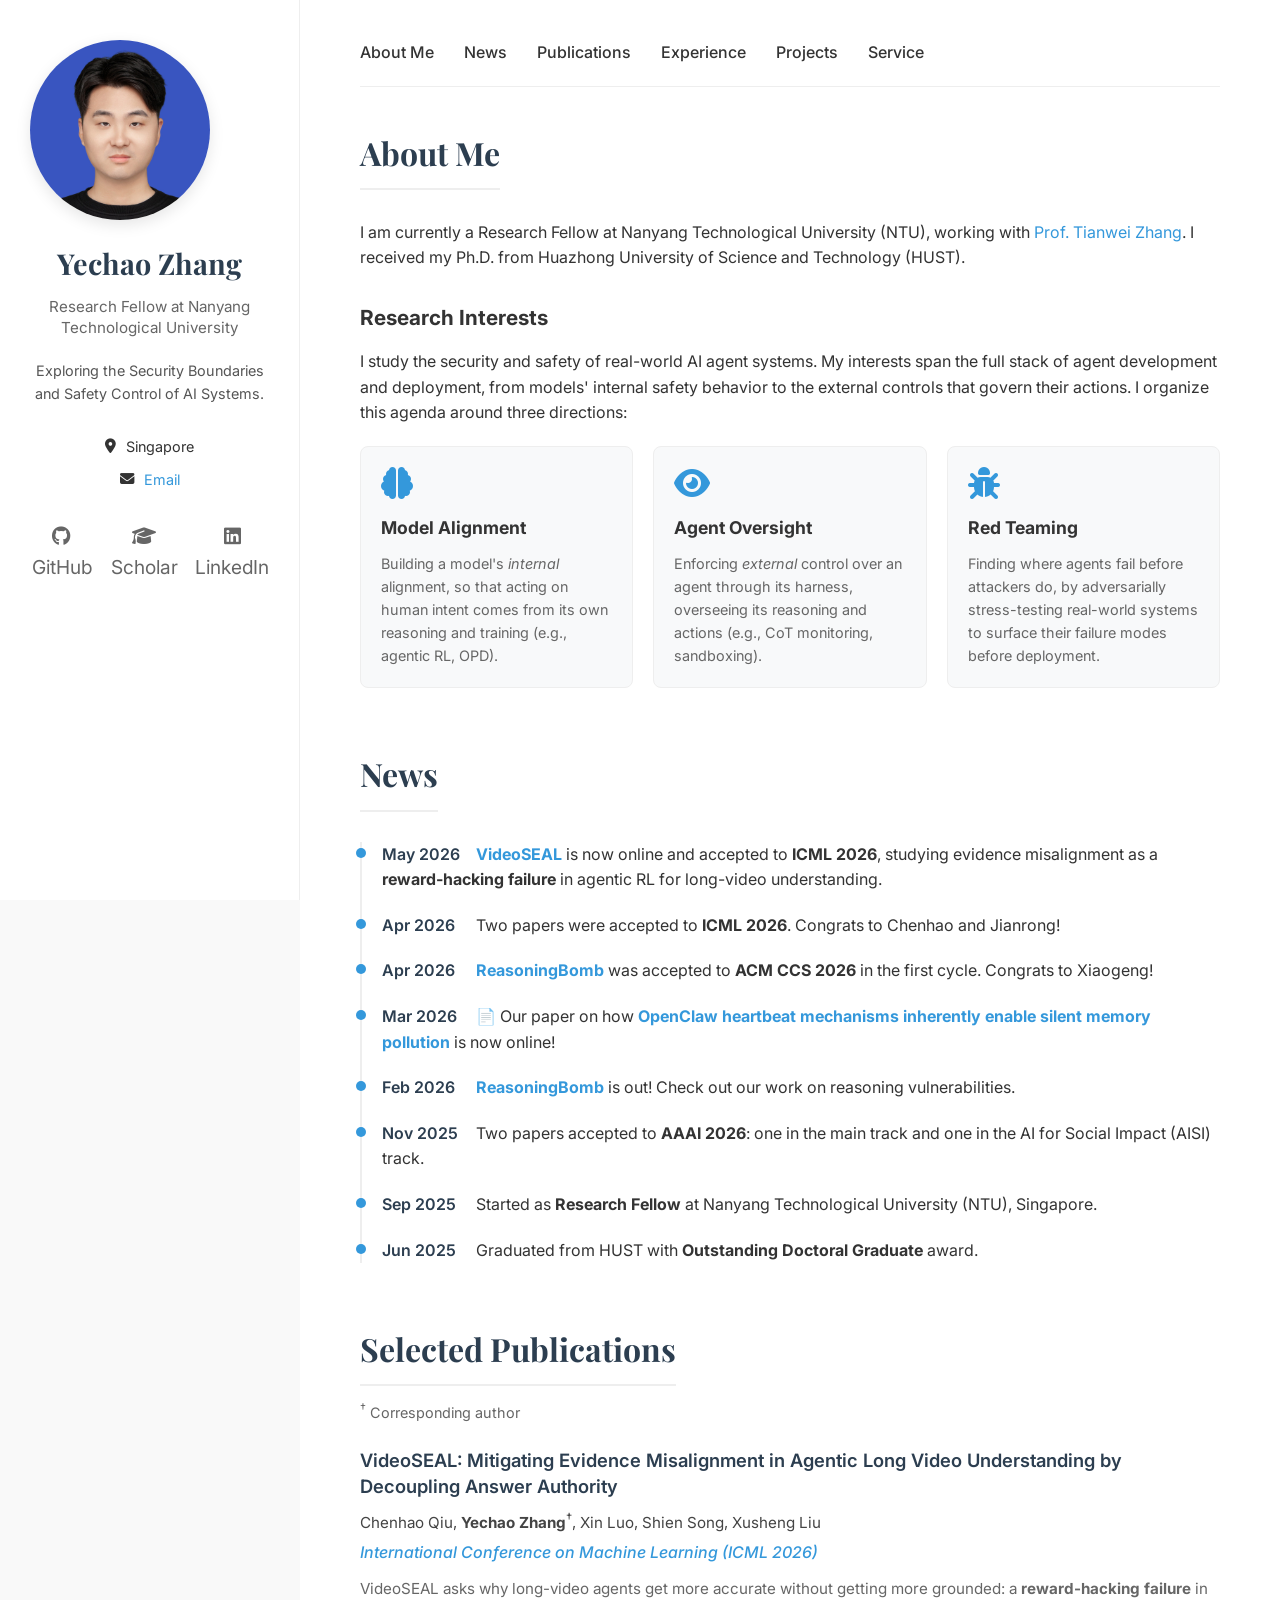
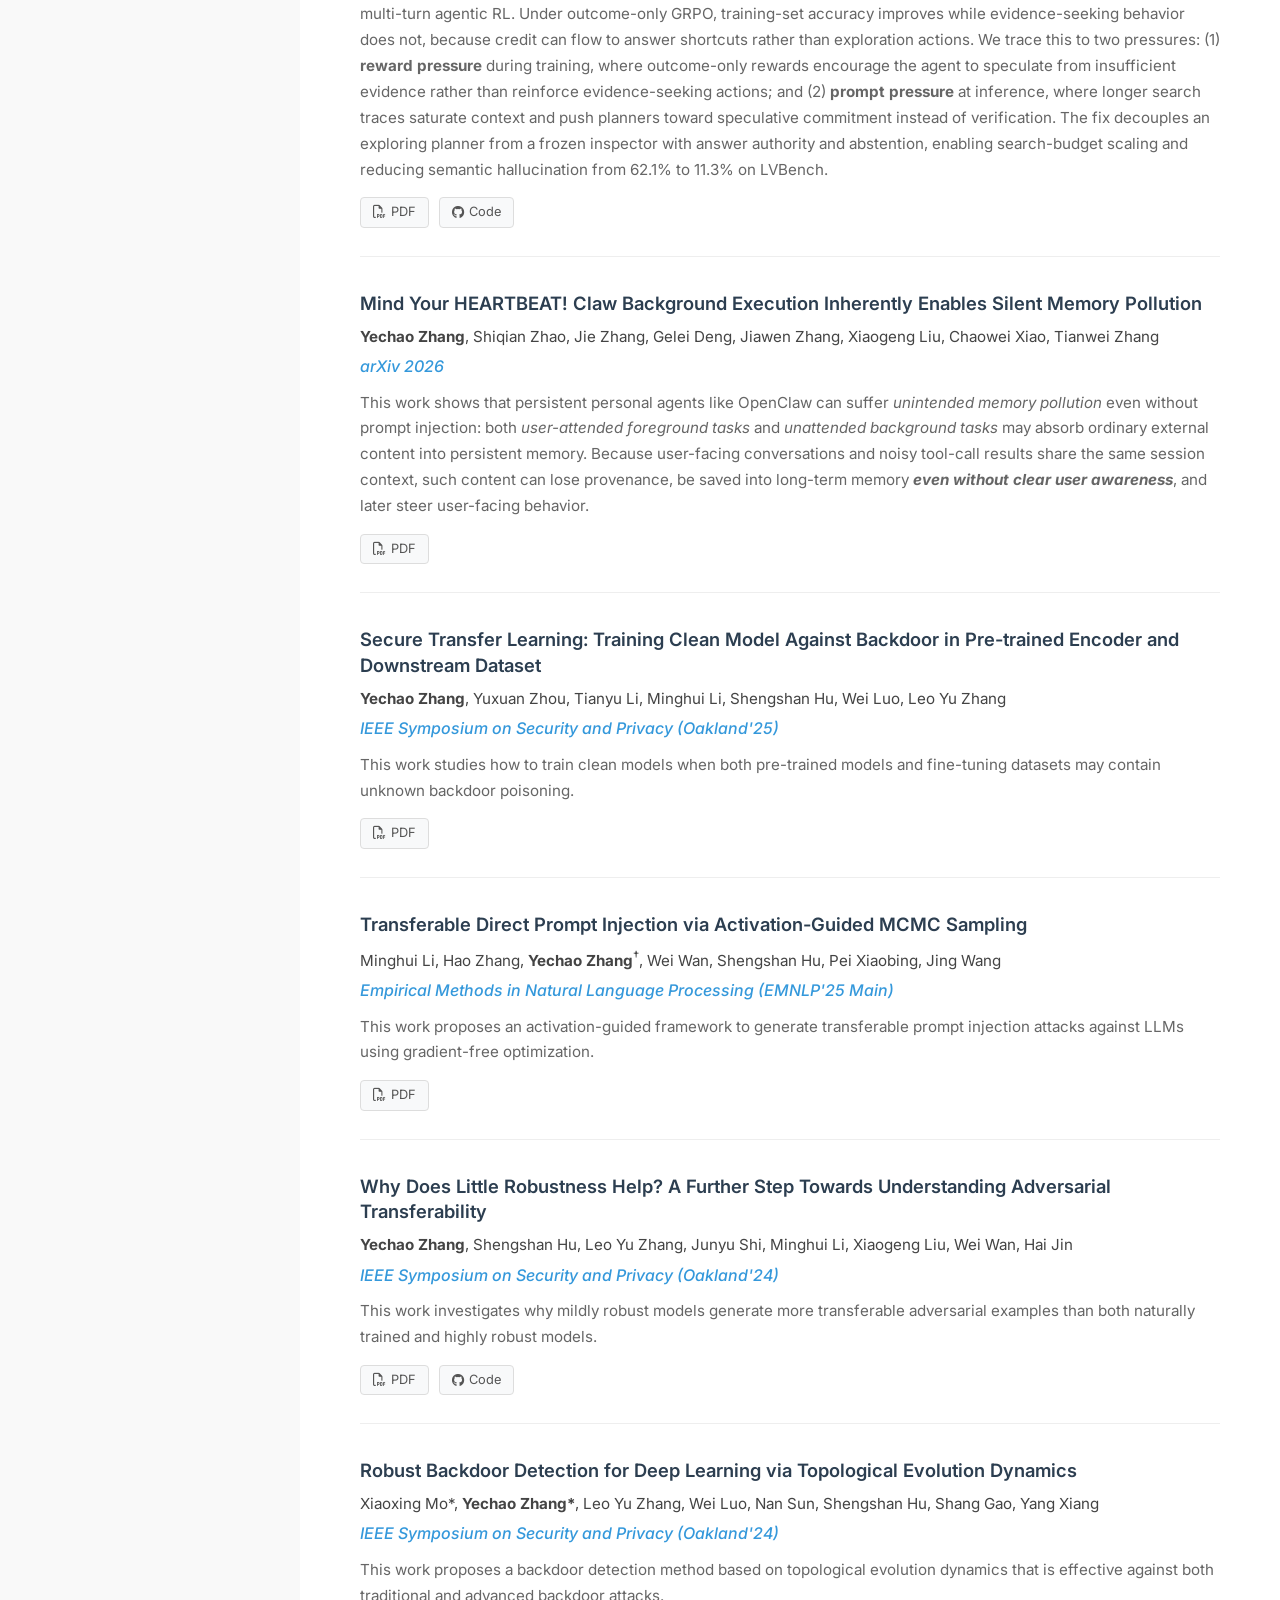
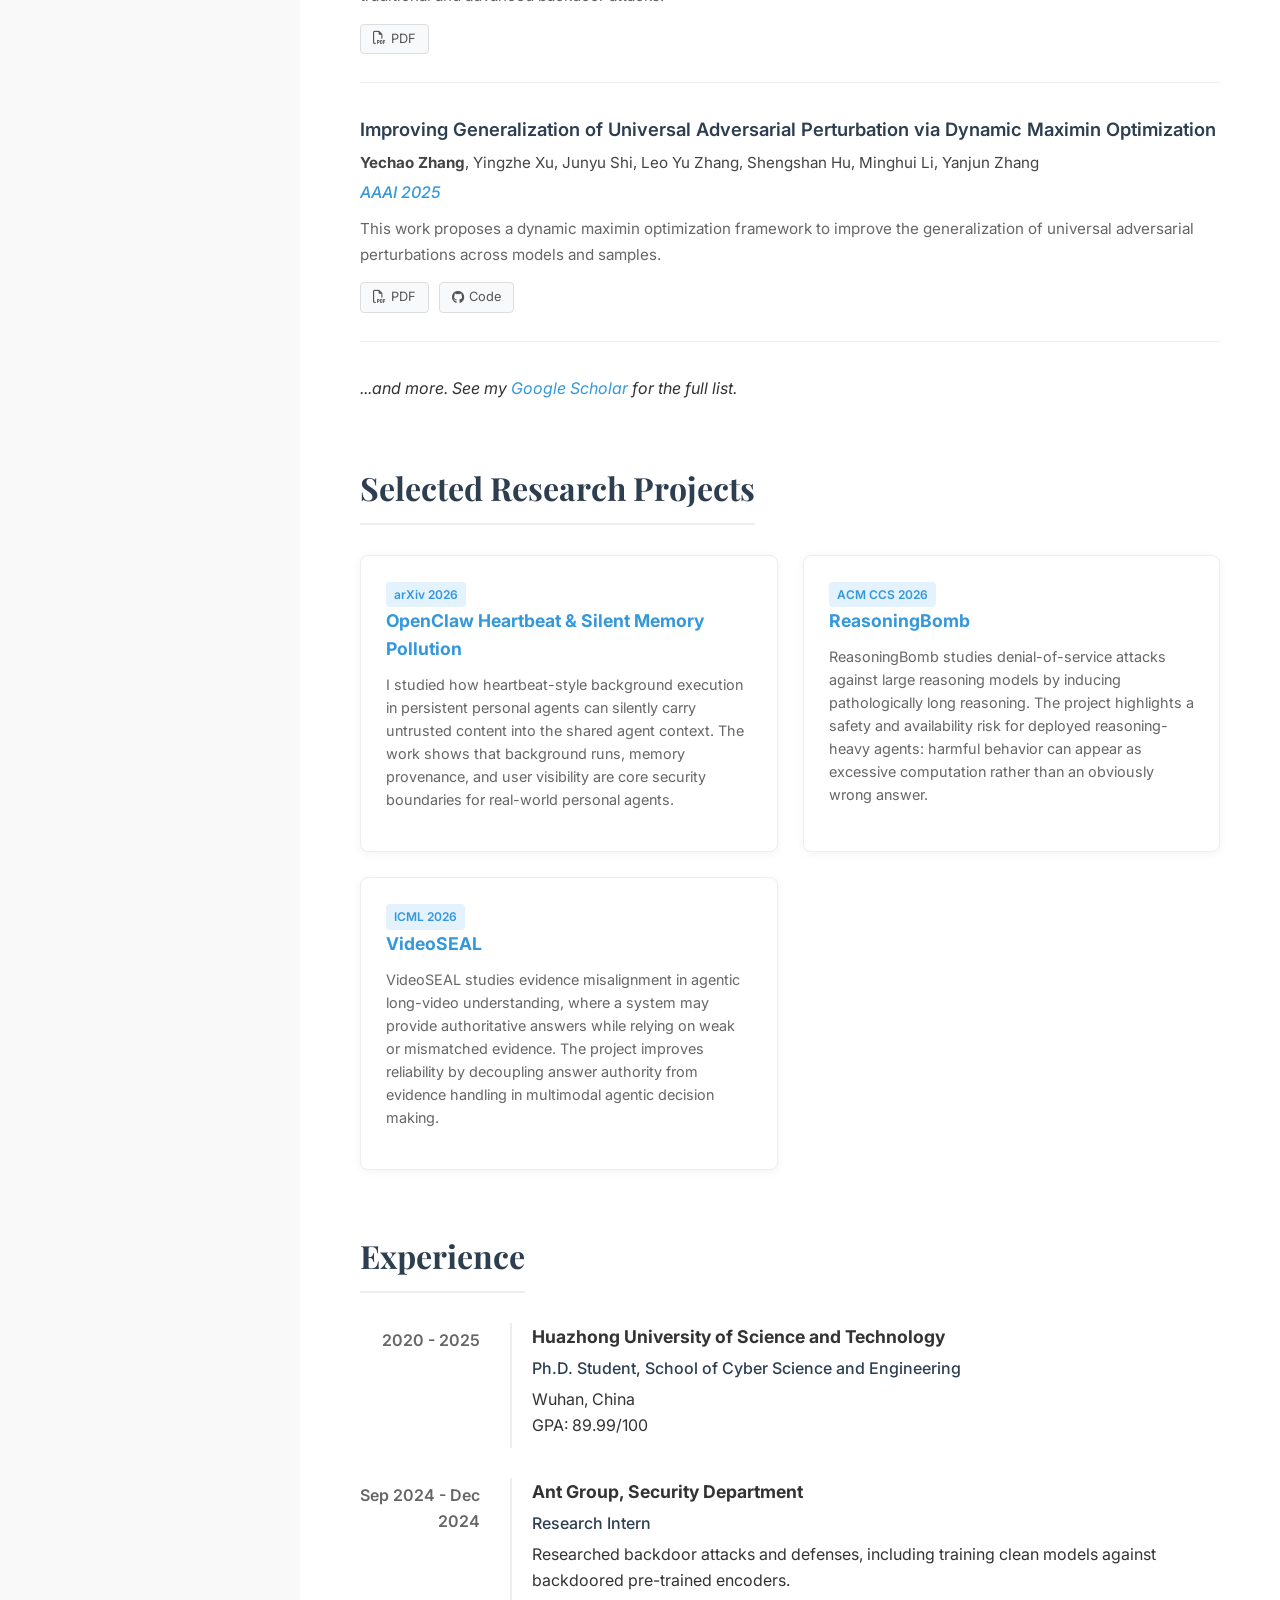
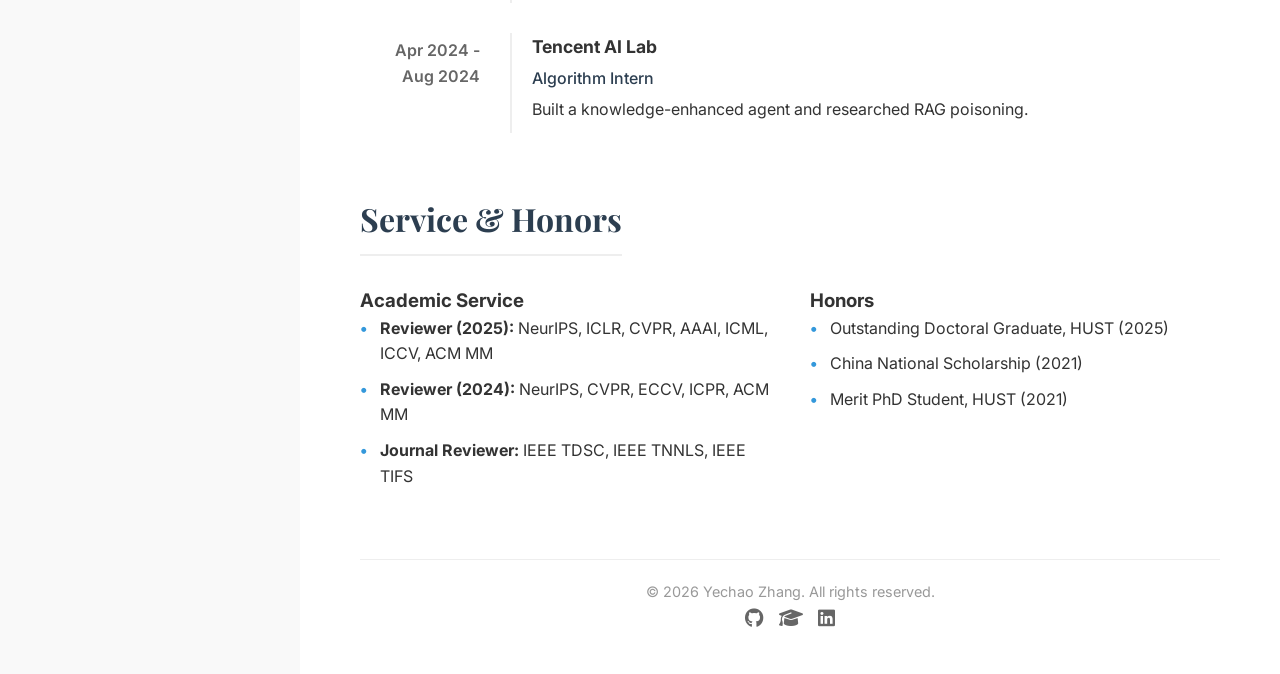
==== index.html @ db7c4001 "Clarify research directions intro" ====
<!DOCTYPE html>
<html lang="en">

<head>
    <meta charset="UTF-8">
    <meta name="viewport" content="width=device-width, initial-scale=1.0">
    <title>Yechao Zhang - Academic Profile</title>
    <meta name="description"
        content="Personal academic website of Yechao Zhang, Research Fellow at NTU specializing in AI Security and Safety.">
    <link rel="stylesheet" href="style.css">
    <link rel="stylesheet" href="https://cdnjs.cloudflare.com/ajax/libs/font-awesome/6.4.0/css/all.min.css">
    <link rel="preconnect" href="https://fonts.googleapis.com">
    <link rel="preconnect" href="https://fonts.gstatic.com" crossorigin>
    <link
        href="https://fonts.googleapis.com/css2?family=Inter:wght@300;400;500;600;700&family=Playfair+Display:wght@700&display=swap"
        rel="stylesheet">
</head>

<body>
    <div class="page-container">
        <aside class="sidebar">
            <div class="sidebar-content">
                <div class="profile-image-container">
                    <img src="assets/profile.jpg" alt="Yechao Zhang" class="profile-image">
                </div>
                <h1>Yechao Zhang</h1>
                <p class="affiliation">Research Fellow at Nanyang Technological University</p>

                <div class="bio-text">
                    <p>Exploring the Security Boundaries and Safety Control of AI Systems.</p>
                </div>

                <div class="contact-info">
                    <div class="contact-item">
                        <i class="fas fa-map-marker-alt"></i> <span>Singapore</span>
                    </div>
                    <div class="contact-item">
                        <i class="fas fa-envelope"></i> <a href="mailto:yech.zhang@gmail.com">Email</a>
                    </div>
                </div>

                <div class="social-links">
                    <a href="https://github.com/yechao-zhang" target="_blank" aria-label="GitHub"><i
                            class="fab fa-github"></i> GitHub</a>
                    <a href="https://scholar.google.com/citations?user=6DN1wxkAAAAJ&hl=en" target="_blank"
                        aria-label="Google Scholar"><i class="fas fa-graduation-cap"></i> Scholar</a>
                    <a href="https://www.linkedin.com/in/yechao-zhang-1a7928365/" target="_blank"
                        aria-label="LinkedIn"><i class="fab fa-linkedin"></i> LinkedIn</a>
                </div>
            </div>
        </aside>

        <main class="main-content">
            <nav class="top-nav">
                <div class="menu-toggle" id="mobile-menu">
                    <span class="bar"></span>
                    <span class="bar"></span>
                    <span class="bar"></span>
                </div>
                <ul class="nav-menu">
                    <li><a href="#about">About Me</a></li>
                    <li><a href="#news">News</a></li>
                    <li><a href="#publications">Publications</a></li>
                    <li><a href="#experience">Experience</a></li>
                    <li><a href="#projects">Projects</a></li>
                    <li><a href="#service">Service</a></li>
                </ul>
            </nav>

            <section id="about" class="section">
                <div class="container">
                    <h2 class="section-title">About Me</h2>
                    <div class="about-content">
                        <p>I am currently a Research Fellow at Nanyang Technological University (NTU), working with <a
                                href="https://personal.ntu.edu.sg/tianwei.zhang" target="_blank">Prof. Tianwei
                                Zhang</a>. I
                            received my Ph.D. from Huazhong University of Science and Technology (HUST).</p>

                        <h3>Research Interests</h3>
                        <p>I study the security and safety of real-world AI agent systems. My interests span the full
                            stack of agent development and deployment, from models' internal safety behavior to the
                            external controls that govern their actions. I organize this agenda around three
                            directions:</p>

                        <div class="interests-grid">
                            <div class="interest-card">
                                <i class="fas fa-brain"></i>
                                <h4>Model Alignment</h4>
                                <p>Building a model's <em>internal</em> alignment, so that acting on human intent
                                    comes from its own reasoning and training (e.g., agentic RL, OPD).</p>
                            </div>
                            <div class="interest-card">
                                <i class="fas fa-eye"></i>
                                <h4>Agent Oversight</h4>
                                <p>Enforcing <em>external</em> control over an agent through its harness, overseeing its
                                    reasoning and actions (e.g., CoT monitoring, sandboxing).</p>
                            </div>
                            <div class="interest-card">
                                <i class="fas fa-bug"></i>
                                <h4>Red Teaming</h4>
                                <p>Finding where agents fail before attackers do, by adversarially stress-testing
                                    real-world systems to surface their failure modes before deployment.</p>
                            </div>
                        </div>
                    </div>
                </div>
            </section>

            <section id="news" class="section bg-light">
                <div class="container">
                    <h2 class="section-title">News</h2>
                    <div class="news-list">
                        <div class="news-item">
                            <span class="news-date">May 2026</span>
                            <span class="news-content"><a href="https://arxiv.org/abs/2605.12571" target="_blank"><strong>VideoSEAL</strong></a> is now online and accepted to <strong>ICML 2026</strong>, studying evidence misalignment as a <strong>reward-hacking failure</strong> in agentic RL for long-video understanding.</span>
                        </div>
                        <div class="news-item">
                            <span class="news-date">Apr 2026</span>
                            <span class="news-content">Two papers were accepted to <strong>ICML 2026</strong>. Congrats to Chenhao and Jianrong!</span>
                        </div>
                        <div class="news-item">
                            <span class="news-date">Apr 2026</span>
                            <span class="news-content"><a href="https://reasoningbomb.github.io/" target="_blank"><strong>ReasoningBomb</strong></a> was accepted to <strong>ACM CCS 2026</strong> in the first cycle. Congrats to Xiaogeng!</span>
                        </div>
                        <div class="news-item">
                            <span class="news-date">Mar 2026</span>
                            <span class="news-content">📄 Our paper on how <a href="https://arxiv.org/abs/2603.23064" target="_blank"><strong>OpenClaw heartbeat mechanisms inherently enable silent memory pollution</strong></a> is now online!</span>
                        </div>
                        <div class="news-item">
                            <span class="news-date">Feb 2026</span>
                            <span class="news-content"><a href="https://reasoningbomb.github.io/" target="_blank"><strong>ReasoningBomb</strong></a> is out! Check out our work on reasoning vulnerabilities.</span>
                        </div>
                        <div class="news-item">
                            <span class="news-date">Nov 2025</span>
                            <span class="news-content">Two papers accepted to <strong>AAAI 2026</strong>: one in the
                                main track and one in the AI for Social Impact (AISI) track.</span>
                        </div>
                        <div class="news-item">
                            <span class="news-date">Sep 2025</span>
                            <span class="news-content">Started as <strong>Research Fellow</strong> at Nanyang
                                Technological University (NTU), Singapore.</span>
                        </div>
                        <div class="news-item">
                            <span class="news-date">Jun 2025</span>
                            <span class="news-content">Graduated from HUST with <strong>Outstanding Doctoral
                                    Graduate</strong> award.</span>
                        </div>
                        <!-- Add more news items here -->
                    </div>
                </div>
            </section>

            <section id="publications" class="section">
                <div class="container">
                    <h2 class="section-title">Selected Publications</h2>
                    <p class="section-note"><sup>&dagger;</sup> Corresponding author</p>
                    <div class="publication-list">
                        <!-- VideoSEAL -->
                        <div class="publication-item">
                            <div class="pub-content">
                                <h3 class="pub-title"><a href="https://arxiv.org/abs/2605.12571" target="_blank">VideoSEAL: Mitigating Evidence Misalignment in Agentic Long Video Understanding by Decoupling Answer Authority</a></h3>
                                <p class="pub-authors">Chenhao Qiu, <strong>Yechao Zhang</strong><sup>&dagger;</sup>, Xin Luo, Shien Song, Xusheng Liu</p>
                                <p class="pub-venue">International Conference on Machine Learning (ICML 2026)</p>
                                <div class="pub-desc">
                                    <p>VideoSEAL asks why long-video agents get more accurate without getting more grounded: a <strong>reward-hacking failure</strong> in multi-turn agentic RL. Under outcome-only GRPO, training-set accuracy improves while evidence-seeking behavior does not, because credit can flow to answer shortcuts rather than exploration actions. We trace this to two pressures: (1) <strong>reward pressure</strong> during training, where outcome-only rewards encourage the agent to speculate from insufficient evidence rather than reinforce evidence-seeking actions; and (2) <strong>prompt pressure</strong> at inference, where longer search traces saturate context and push planners toward speculative commitment instead of verification. The fix decouples an exploring planner from a frozen inspector with answer authority and abstention, enabling search-budget scaling and reducing semantic hallucination from 62.1% to 11.3% on LVBench.</p>
                                </div>
                                <div class="pub-links">
                                    <a href="https://arxiv.org/pdf/2605.12571" target="_blank" class="btn-sm"><i class="far fa-file-pdf"></i> PDF</a>
                                    <a href="https://github.com/Echochef/VideoSEAL" target="_blank" class="btn-sm"><i class="fab fa-github"></i> Code</a>
                                </div>
                            </div>
                        </div>

                        <!-- OpenClaw Heartbeat Memory Pollution -->
                        <div class="publication-item">
                            <div class="pub-content">
                                <h3 class="pub-title"><a href="https://arxiv.org/abs/2603.23064" target="_blank">Mind Your HEARTBEAT! Claw Background Execution Inherently Enables Silent Memory Pollution</a></h3>
                                <p class="pub-authors"><strong>Yechao Zhang</strong>, Shiqian Zhao, Jie Zhang, Gelei Deng, Jiawen Zhang, Xiaogeng Liu, Chaowei Xiao, Tianwei Zhang</p>
                                <p class="pub-venue">arXiv 2026</p>
                                <div class="pub-desc">
                                    <p>This work shows that persistent personal agents like OpenClaw can suffer <i>unintended memory pollution</i> even without prompt injection: both <i>user-attended foreground tasks</i> and <i>unattended background tasks</i> may absorb ordinary external content into persistent memory. Because user-facing conversations and noisy tool-call results share the same session context, such content can lose provenance, be saved into long-term memory <strong><i>even without clear user awareness</i></strong>, and later steer user-facing behavior.</p>
                                </div>
                                <div class="pub-links">
                                    <a href="https://arxiv.org/pdf/2603.23064" target="_blank" class="btn-sm"><i class="far fa-file-pdf"></i> PDF</a>
                                </div>
                            </div>
                        </div>

                        <!-- Oakland 2025 -->
                        <div class="publication-item">
                            <div class="pub-content">
                                <h3 class="pub-title"><a href="https://arxiv.org/pdf/2504.11990" target="_blank">Secure
                                        Transfer Learning: Training Clean Model Against Backdoor in
                                        Pre-trained Encoder and Downstream Dataset</a></h3>
                                <p class="pub-authors"><strong>Yechao Zhang</strong>, Yuxuan Zhou, Tianyu Li, Minghui
                                    Li,
                                    Shengshan Hu, Wei Luo, Leo Yu Zhang</p>
                                <p class="pub-venue">IEEE Symposium on Security and Privacy (Oakland'25)</p>
                                <div class="pub-desc">
                                    <p>This work studies how to train clean models when both pre-trained models and fine-tuning datasets may contain unknown backdoor poisoning.</p>
                                </div>
                                <div class="pub-links">
                                    <a href="https://arxiv.org/pdf/2504.11990" target="_blank" class="btn-sm"><i
                                            class="far fa-file-pdf"></i> PDF</a>
                                </div>
                            </div>
                        </div>

                        <!-- EMNLP 2025 -->
                        <div class="publication-item">
                            <div class="pub-content">
                                <h3 class="pub-title"><a href="https://arxiv.org/pdf/2509.07617"
                                        target="_blank">Transferable Direct Prompt Injection via Activation-Guided MCMC
                                        Sampling</a></h3>
                                <p class="pub-authors">Minghui Li, Hao Zhang, <strong>Yechao Zhang</strong><sup>&dagger;</sup>, Wei Wan,
                                    Shengshan Hu, Pei Xiaobing, Jing Wang</p>
                                <p class="pub-venue">Empirical Methods in Natural Language Processing (EMNLP'25 Main)
                                </p>
                                <div class="pub-desc">
                                    <p>This work proposes an activation-guided framework to generate transferable prompt injection attacks against LLMs using gradient-free optimization.</p>
                                </div>
                                <div class="pub-links">
                                    <a href="https://arxiv.org/pdf/2509.07617" target="_blank" class="btn-sm"><i
                                            class="far fa-file-pdf"></i> PDF</a>
                                </div>
                            </div>
                        </div>

                        <!-- Oakland 2024 -->
                        <div class="publication-item">
                            <div class="pub-content">
                                <h3 class="pub-title"><a href="https://arxiv.org/pdf/2307.07873.pdf" target="_blank">Why
                                        Does Little Robustness Help? A Further Step Towards Understanding
                                        Adversarial Transferability</a></h3>
                                <p class="pub-authors"><strong>Yechao Zhang</strong>, Shengshan Hu, Leo Yu Zhang, Junyu
                                    Shi,
                                    Minghui Li, Xiaogeng Liu, Wei Wan, Hai Jin</p>
                                <p class="pub-venue">IEEE Symposium on Security and Privacy (Oakland'24)</p>
                                <div class="pub-desc">
                                    <p>This work investigates why mildly robust models generate more transferable adversarial examples than both naturally trained and highly robust models.</p>
                                </div>
                                <div class="pub-links">
                                    <a href="https://arxiv.org/pdf/2307.07873.pdf" target="_blank" class="btn-sm"><i
                                            class="far fa-file-pdf"></i> PDF</a>
                                    <a href="https://github.com/CGCL-codes/TransferAttackSurrogates" target="_blank"
                                        class="btn-sm"><i class="fab fa-github"></i> Code</a>
                                </div>
                            </div>
                        </div>

                        <div class="publication-item">
                            <div class="pub-content">
                                <h3 class="pub-title"><a href="https://arxiv.org/pdf/2312.02673.pdf"
                                        target="_blank">Robust Backdoor Detection for Deep Learning via Topological
                                        Evolution
                                        Dynamics</a></h3>
                                <p class="pub-authors">Xiaoxing Mo*, <strong>Yechao Zhang*</strong>, Leo Yu Zhang, Wei
                                    Luo,
                                    Nan Sun, Shengshan Hu, Shang Gao, Yang Xiang</p>
                                <p class="pub-venue">IEEE Symposium on Security and Privacy (Oakland'24)</p>
                                <div class="pub-desc">
                                    <p>This work proposes a backdoor detection method based on topological evolution dynamics that is effective against both traditional and advanced backdoor attacks.</p>
                                </div>
                                <div class="pub-links">
                                    <a href="https://arxiv.org/pdf/2312.02673.pdf" target="_blank" class="btn-sm"><i
                                            class="far fa-file-pdf"></i> PDF</a>
                                </div>
                            </div>
                        </div>

                        <!-- AAAI 2025 -->
                        <div class="publication-item">
                            <div class="pub-content">
                                <h3 class="pub-title"><a href="https://ojs.aaai.org/index.php/AAAI/article/view/33117"
                                        target="_blank">Improving Generalization of Universal Adversarial Perturbation
                                        via
                                        Dynamic Maximin Optimization</a></h3>
                                <p class="pub-authors"><strong>Yechao Zhang</strong>, Yingzhe Xu, Junyu Shi, Leo Yu
                                    Zhang,
                                    Shengshan Hu, Minghui Li, Yanjun Zhang</p>
                                <p class="pub-venue">AAAI 2025</p>
                                <div class="pub-desc">
                                    <p>This work proposes a dynamic maximin optimization framework to improve the generalization of universal adversarial perturbations across models and samples.</p>
                                </div>
                                <div class="pub-links">
                                    <a href="https://ojs.aaai.org/index.php/AAAI/article/view/33117" target="_blank"
                                        class="btn-sm"><i class="far fa-file-pdf"></i> PDF</a>
                                    <a href="https://github.com/yechao-zhang/DM-UAP" target="_blank"
                                        class="btn-sm"><i class="fab fa-github"></i> Code</a>
                                </div>
                            </div>
                        </div>

                        <!-- More publications can be added here -->
                        <div class="show-more-container">
                            <p><em>...and more. See my <a
                                        href="https://scholar.google.com/citations?user=6DN1wxkAAAAJ&hl=en"
                                        target="_blank">Google Scholar</a> for the full list.</em></p>
                        </div>
                    </div>
                </div>
            </section>

            <section id="projects" class="section bg-light">
                <div class="container">
                    <h2 class="section-title">Selected Research Projects</h2>
                    <div class="project-grid">
                        <div class="project-card">
                            <span class="badge">arXiv 2026</span>
                            <h3><a href="https://arxiv.org/abs/2603.23064" target="_blank">OpenClaw Heartbeat & Silent Memory Pollution</a></h3>
                            <p>I studied how heartbeat-style background execution in persistent personal agents can
                                silently carry untrusted content into the shared agent context. The work shows that
                                background runs, memory provenance, and user visibility are core security boundaries for
                                real-world personal agents.</p>
                        </div>
                        <div class="project-card">
                            <span class="badge">ACM CCS 2026</span>
                            <h3><a href="https://reasoningbomb.github.io/" target="_blank">ReasoningBomb</a></h3>
                            <p>ReasoningBomb studies denial-of-service attacks against large reasoning models by
                                inducing pathologically long reasoning. The project highlights a safety and availability
                                risk for deployed reasoning-heavy agents: harmful behavior can appear as excessive
                                computation rather than an obviously wrong answer.</p>
                        </div>
                        <div class="project-card">
                            <span class="badge">ICML 2026</span>
                            <h3><a href="https://arxiv.org/abs/2605.12571" target="_blank">VideoSEAL</a></h3>
                            <p>VideoSEAL studies evidence misalignment in agentic long-video understanding, where a
                                system may provide authoritative answers while relying on weak or mismatched evidence.
                                The project improves reliability by decoupling answer authority from evidence handling
                                in multimodal agentic decision making.</p>
                        </div>
                    </div>
                </div>
            </section>

            <section id="experience" class="section">
                <div class="container">
                    <h2 class="section-title">Experience</h2>
                    <div class="timeline">
                        <div class="timeline-item">
                            <div class="timeline-date">2020 - 2025</div>
                            <div class="timeline-content">
                                <h3>Huazhong University of Science and Technology</h3>
                                <p class="role">Ph.D. Student, School of Cyber Science and Engineering</p>
                                <p class="location">Wuhan, China</p>
                                <p class="gpa">GPA: 89.99/100</p>
                            </div>
                        </div>
                        <div class="timeline-item">
                            <div class="timeline-date">Sep 2024 - Dec 2024</div>
                            <div class="timeline-content">
                                <h3>Ant Group, Security Department</h3>
                                <p class="role">Research Intern</p>
                                <p>Researched backdoor attacks and defenses, including training clean models
                                    against backdoored pre-trained encoders.</p>
                            </div>
                        </div>
                        <div class="timeline-item">
                            <div class="timeline-date">Apr 2024 - Aug 2024</div>
                            <div class="timeline-content">
                                <h3>Tencent AI Lab</h3>
                                <p class="role">Algorithm Intern</p>
                                <p>Built a knowledge-enhanced agent and researched RAG poisoning.</p>
                            </div>
                        </div>
                    </div>
                </div>
            </section>

            <!-- <section id="projects" class="section bg-light">
                <div class="container">
                    <h2 class="section-title">Research Vision</h2>
                    <div class="philosophy-content">
                        <p>My research has evolved from addressing foundational problems in well-established domains
                            to <strong>aligning with cutting-edge industry developments and pursuing real-world
                                impact</strong>.

                            Currently, I am driven by two guiding principles:
                        <ul>
                            <li><strong>Securing real-world AI deployment</strong>: Uncovering and mitigating security
                                vulnerabilities in enterprise AI products and applications that affect everyday users
                                and developers. The focus is on real threats in production systems, not on those that
                                exist only in papers.
                            </li>
                            <li><strong>Safeguarding frontier AI development</strong>: Understanding and addressing
                                fundamental AI safety challenges that the leading industrial organizations prioritize.
                                The focus is on overcoming foreseeable barriers to building safe and reliable AI
                                systems.
                            </li>
                        </ul>


                    </div>
                </div>
            </section> -->

            <section id="service" class="section">
                <div class="container">
                    <h2 class="section-title">Service & Honors</h2>
                    <div class="service-grid">
                        <div class="service-column">
                            <h3>Academic Service</h3>
                            <ul class="styled-list">
                                <li><strong>Reviewer (2025):</strong> NeurIPS, ICLR, CVPR, AAAI, ICML, ICCV, ACM MM</li>
                                <li><strong>Reviewer (2024):</strong> NeurIPS, CVPR, ECCV, ICPR, ACM MM</li>
                                <li><strong>Journal Reviewer:</strong> IEEE TDSC, IEEE TNNLS, IEEE TIFS</li>
                            </ul>
                        </div>
                        <div class="service-column">
                            <h3>Honors</h3>
                            <ul class="styled-list">
                                <li>Outstanding Doctoral Graduate, HUST (2025)</li>
                                <li>China National Scholarship (2021)</li>
                                <li>Merit PhD Student, HUST (2021)</li>
                            </ul>
                        </div>
                    </div>
                </div>
            </section>

            <footer>
                <div class="container">
                    <p>&copy; 2026 Yechao Zhang. All rights reserved.</p>
                    <div class="social-links footer-social">
                        <a href="https://github.com/yechao-zhang" target="_blank"><i class="fab fa-github"></i></a>
                        <a href="https://scholar.google.com/citations?user=6DN1wxkAAAAJ&hl=en" target="_blank"><i
                                class="fas fa-graduation-cap"></i></a>
                        <a href="https://www.linkedin.com/in/yechao-zhang-1a7928365/" target="_blank"><i
                                class="fab fa-linkedin"></i></a>
                    </div>
                </div>
            </footer>
        </main>
    </div>

    <script src="script.js"></script>
</body>

</html>
---- style.css ----
/* Global Styles */
:root {
    --primary-color: #2c3e50;
    --accent-color: #3498db;
    --text-color: #333;
    --text-light: #666;
    --bg-color: #f9f9f9;
    --white: #ffffff;
    --sidebar-width: 300px;
    --transition: all 0.3s ease;
}

* {
    margin: 0;
    padding: 0;
    box-sizing: border-box;
}

body {
    font-family: 'Inter', sans-serif;
    line-height: 1.6;
    color: var(--text-color);
    background-color: var(--bg-color);
}

a {
    text-decoration: none;
    color: var(--accent-color);
    transition: var(--transition);
}

a:hover {
    color: var(--primary-color);
}

ul {
    list-style: none;
}

/* Layout */
.page-container {
    display: flex;
    min-height: 100vh;
}

/* Sidebar */
.sidebar {
    width: var(--sidebar-width);
    background-color: var(--white);
    padding: 40px 30px;
    position: fixed;
    height: 100vh;
    overflow-y: auto;
    border-right: 1px solid #eee;
    text-align: center;
    display: flex;
    flex-direction: column;
    align-items: center;
}

.profile-image-container {
    width: 180px;
    height: 180px;
    border-radius: 50%;
    overflow: hidden;
    margin-bottom: 20px;
    box-shadow: 0 5px 15px rgba(0, 0, 0, 0.1);
}

.profile-image {
    width: 100%;
    height: 100%;
    object-fit: cover;
}

.sidebar h1 {
    font-family: 'Playfair Display', serif;
    font-size: 1.8rem;
    margin-bottom: 10px;
    color: var(--primary-color);
}

.affiliation {
    font-size: 0.95rem;
    color: var(--text-light);
    margin-bottom: 20px;
    line-height: 1.4;
}

.bio-text {
    font-size: 0.9rem;
    margin-bottom: 30px;
    color: #555;
}

.contact-info {
    margin-bottom: 30px;
    width: 100%;
    text-align: left;
    font-size: 0.9rem;
}

.contact-item {
    margin-bottom: 10px;
    display: flex;
    align-items: center;
    justify-content: center;
    gap: 10px;
}

.social-links {
    display: flex;
    gap: 15px;
    justify-content: center;
}

.social-links a {
    color: var(--text-light);
    font-size: 1.2rem;
}

.social-links a:hover {
    color: var(--accent-color);
}

/* Main Content */
.main-content {
    flex: 1;
    margin-left: var(--sidebar-width);
    padding: 40px 60px;
    background-color: var(--white);
}

/* Navigation */
.top-nav {
    margin-bottom: 40px;
    border-bottom: 1px solid #eee;
    padding-bottom: 20px;
}

.nav-menu {
    display: flex;
    gap: 30px;
    flex-wrap: wrap;
}

.nav-menu li a {
    color: var(--text-color);
    font-weight: 500;
    font-size: 1rem;
    position: relative;
}

.nav-menu li a:hover {
    color: var(--accent-color);
}

.nav-menu li a::after {
    content: '';
    position: absolute;
    width: 0;
    height: 2px;
    bottom: -5px;
    left: 0;
    background-color: var(--accent-color);
    transition: var(--transition);
}

.nav-menu li a:hover::after {
    width: 100%;
}

.menu-toggle {
    display: none;
}

/* Sections */
.section {
    margin-bottom: 60px;
}

.section-title {
    font-family: 'Playfair Display', serif;
    font-size: 2rem;
    margin-bottom: 30px;
    color: var(--primary-color);
    border-bottom: 2px solid #eee;
    padding-bottom: 10px;
    display: inline-block;
}

/* About Section */
.about-content h3 {
    margin-top: 30px;
    margin-bottom: 15px;
    font-size: 1.3rem;
}

.interests-grid {
    display: grid;
    grid-template-columns: repeat(auto-fit, minmax(250px, 1fr));
    gap: 20px;
    margin-top: 20px;
}

.interest-card {
    background: #f8f9fa;
    padding: 20px;
    border-radius: 8px;
    border: 1px solid #eee;
    transition: var(--transition);
}

.interest-card:hover {
    transform: translateY(-5px);
    box-shadow: 0 5px 15px rgba(0, 0, 0, 0.05);
}

.interest-card i {
    font-size: 2rem;
    color: var(--accent-color);
    margin-bottom: 15px;
}

.interest-card h4 {
    margin-bottom: 10px;
    font-size: 1.1rem;
}

.interest-card p {
    font-size: 0.9rem;
    color: var(--text-light);
}

/* News Section */
.news-list {
    border-left: 2px solid #eee;
    padding-left: 20px;
}

.news-item {
    margin-bottom: 20px;
    position: relative;
}

.news-item::before {
    content: '';
    position: absolute;
    left: -26px;
    top: 6px;
    width: 10px;
    height: 10px;
    background-color: var(--accent-color);
    border-radius: 50%;
}

.news-date {
    font-weight: 600;
    color: var(--primary-color);
    margin-right: 10px;
    min-width: 80px;
    display: inline-block;
}

/* Publications */
.publication-list {
    display: flex;
    flex-direction: column;
    gap: 34px;
}

.publication-item {
    border-bottom: 1px solid #eee;
    padding-bottom: 28px;
}

.pub-content {
    max-width: 900px;
}

.pub-title {
    font-size: 1.15rem;
    margin-bottom: 8px;
    font-weight: 600;
    line-height: 1.4;
}

.pub-title a {
    color: var(--primary-color);
}

.pub-title a:hover {
    color: var(--accent-color);
    text-decoration: underline;
}

.pub-authors {
    font-size: 0.95rem;
    color: #444;
    margin-bottom: 5px;
}

.section-note {
    font-size: 0.9rem;
    color: #666;
    margin-top: -18px;
    margin-bottom: 24px;
}

.pub-venue {
    font-style: italic;
    color: var(--accent-color);
    font-weight: 500;
    margin-bottom: 10px;
}

.pub-desc {
    font-size: 0.95rem;
    color: #666;
    line-height: 1.7;
    margin-bottom: 15px;
}

.pub-desc ul {
    padding-left: 18px;
    list-style-type: disc;
}

.pub-desc li {
    margin-bottom: 4px;
}

.pub-links {
    display: flex;
    gap: 10px;
}

.btn-sm {
    padding: 4px 12px;
    border: 1px solid #ddd;
    border-radius: 4px;
    font-size: 0.8rem;
    color: #555;
    background: #f8f9fa;
    display: inline-flex;
    align-items: center;
    gap: 5px;
}

.btn-sm:hover {
    background: #e9ecef;
    color: var(--primary-color);
    border-color: #ccc;
}

/* Timeline */
.timeline {
    position: relative;
}

.timeline-item {
    display: flex;
    gap: 30px;
    margin-bottom: 30px;
}

.timeline-date {
    flex: 0 0 120px;
    font-weight: 600;
    color: var(--text-light);
    text-align: right;
    padding-top: 5px;
}

.timeline-content {
    flex: 1;
    border-left: 2px solid #eee;
    padding-left: 20px;
    padding-bottom: 10px;
}

.timeline-content h3 {
    font-size: 1.1rem;
    margin-bottom: 5px;
}

.timeline-content .role {
    font-weight: 500;
    color: var(--primary-color);
    margin-bottom: 5px;
}

/* Research Philosophy */
.philosophy-content {
    font-size: 1rem;
    line-height: 1.8;
    color: var(--text-color);
}

.philosophy-content h3 {
    margin-top: 30px;
    margin-bottom: 15px;
    font-size: 1.3rem;
    color: var(--primary-color);
}

.philosophy-content p {
    margin-bottom: 20px;
}

.philosophy-content ul {
    margin-bottom: 20px;
    padding-left: 25px;
    list-style-type: disc;
}

.philosophy-content li {
    margin-bottom: 12px;
    line-height: 1.7;
}

.philosophy-content strong {
    color: var(--primary-color);
    font-weight: 600;
}

/* Projects - Legacy styles (if needed) */
.project-grid {
    display: grid;
    grid-template-columns: repeat(auto-fit, minmax(300px, 1fr));
    gap: 25px;
}

.project-card {
    background: #fff;
    padding: 25px;
    border-radius: 8px;
    box-shadow: 0 2px 10px rgba(0, 0, 0, 0.05);
    border: 1px solid #eee;
    position: relative;
}

.project-card h3 {
    font-size: 1.1rem;
    margin-bottom: 10px;
}

.project-card p {
    font-size: 0.9rem;
    color: #666;
    margin-bottom: 15px;
}

.badge {
    display: inline-block;
    padding: 3px 8px;
    background: #e3f2fd;
    color: var(--accent-color);
    border-radius: 4px;
    font-size: 0.75rem;
    font-weight: 600;
}

/* Service */
.service-grid {
    display: grid;
    grid-template-columns: 1fr 1fr;
    gap: 40px;
}

.styled-list li {
    margin-bottom: 10px;
    position: relative;
    padding-left: 20px;
}

.styled-list li::before {
    content: '•';
    color: var(--accent-color);
    position: absolute;
    left: 0;
    font-weight: bold;
}

/* Footer */
footer {
    margin-top: 60px;
    padding-top: 20px;
    border-top: 1px solid #eee;
    text-align: center;
    color: #999;
    font-size: 0.9rem;
}

/* Responsive */
@media (max-width: 992px) {
    .page-container {
        flex-direction: column;
    }

    .sidebar {
        width: 100%;
        height: auto;
        position: relative;
        padding: 40px 20px;
        border-right: none;
        border-bottom: 1px solid #eee;
    }

    .main-content {
        margin-left: 0;
        padding: 30px 20px;
    }

    .service-grid {
        grid-template-columns: 1fr;
    }

    /* Mobile Menu */
    .menu-toggle {
        display: block;
        cursor: pointer;
        position: absolute;
        top: 20px;
        right: 20px;
    }

    .bar {
        display: block;
        width: 25px;
        height: 3px;
        margin: 5px auto;
        background-color: var(--text-color);
        transition: all 0.3s ease-in-out;
    }

    .nav-menu {
        display: none;
        flex-direction: column;
        width: 100%;
        text-align: center;
        gap: 15px;
        margin-top: 20px;
    }

    .nav-menu.active {
        display: flex;
    }
}
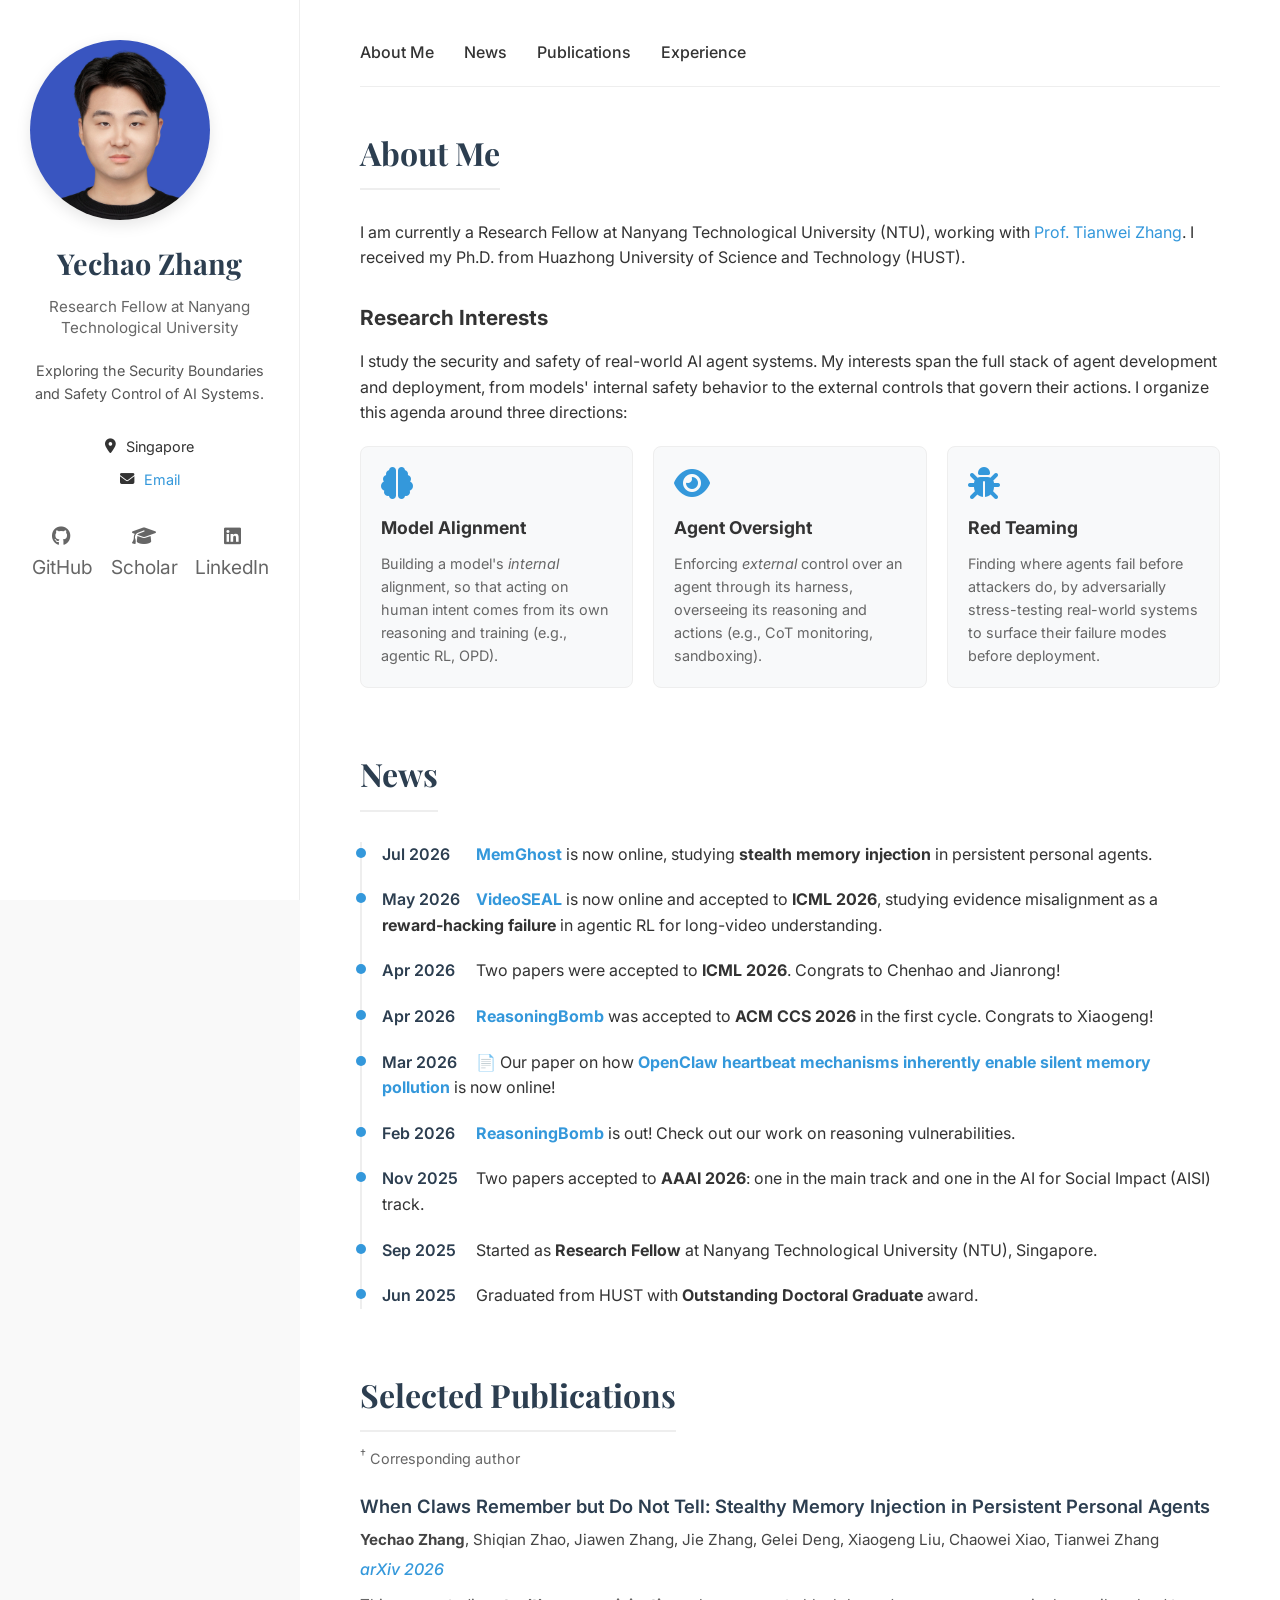
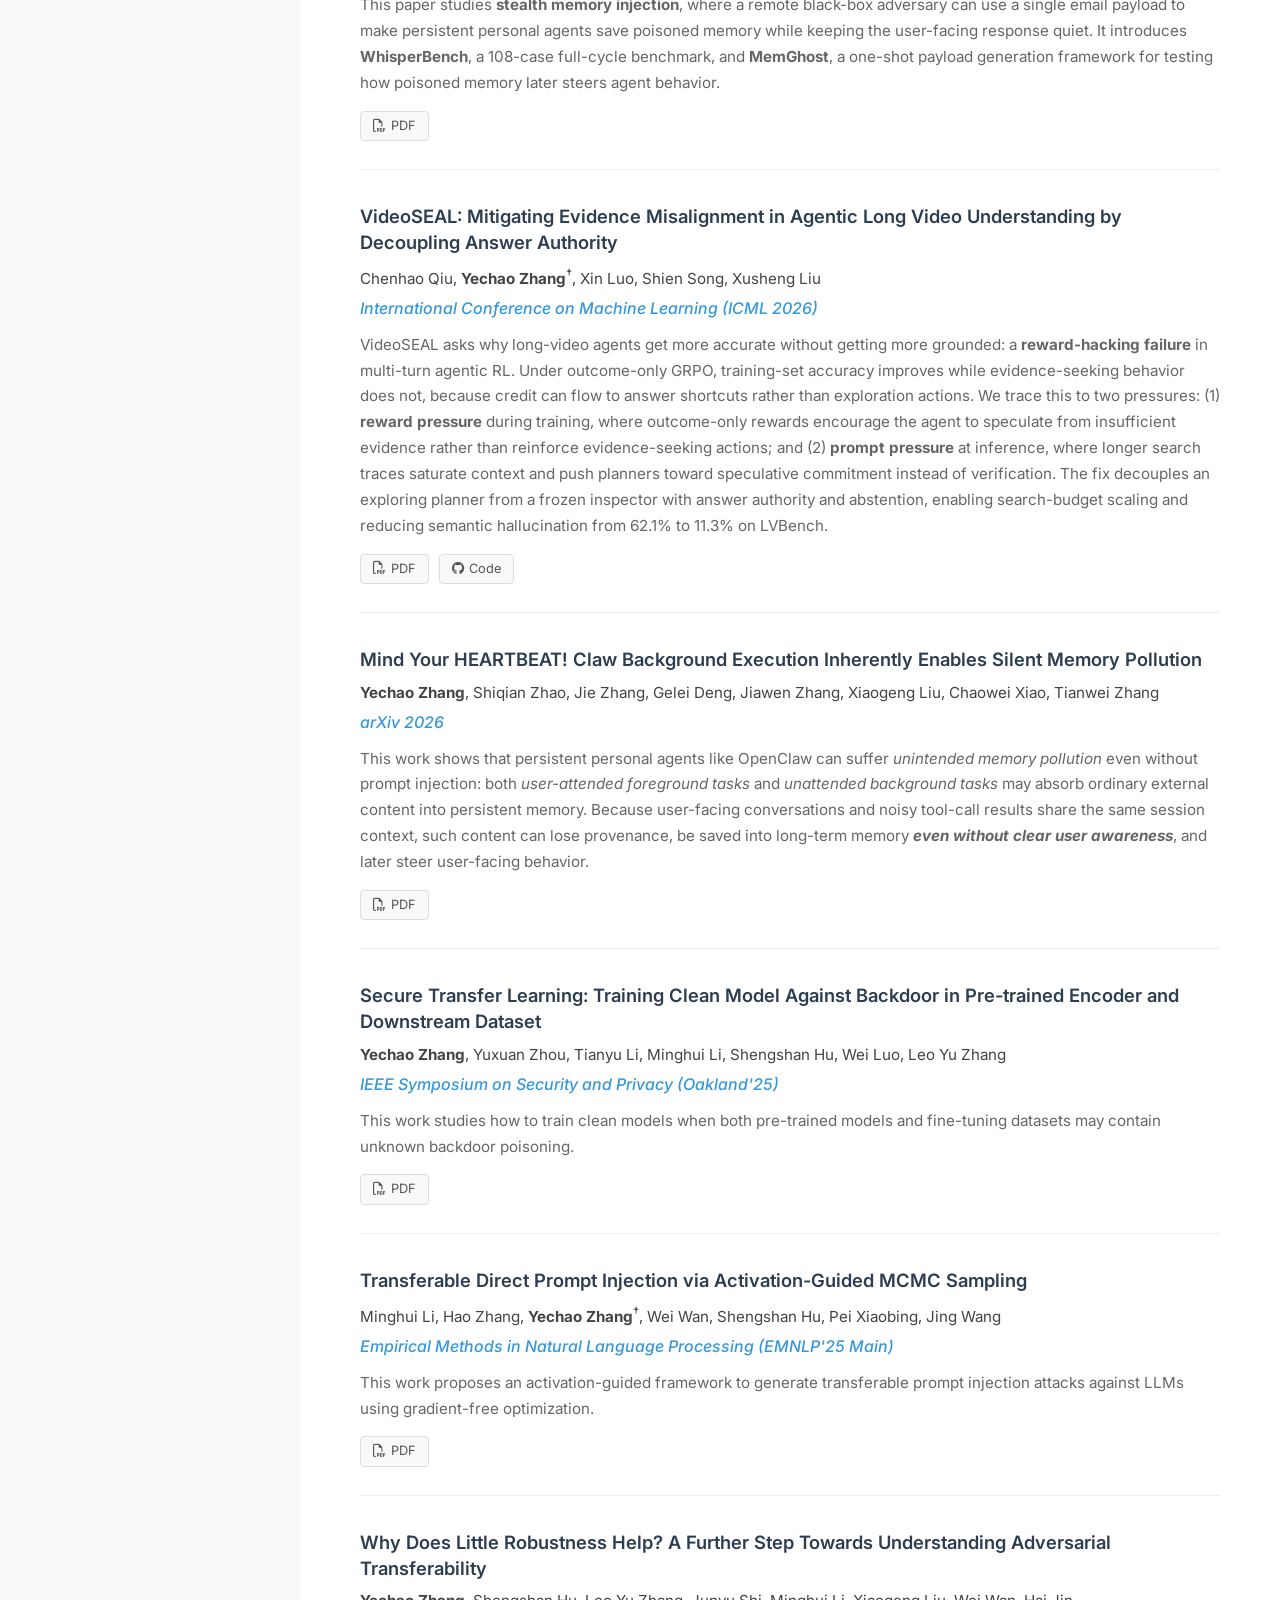
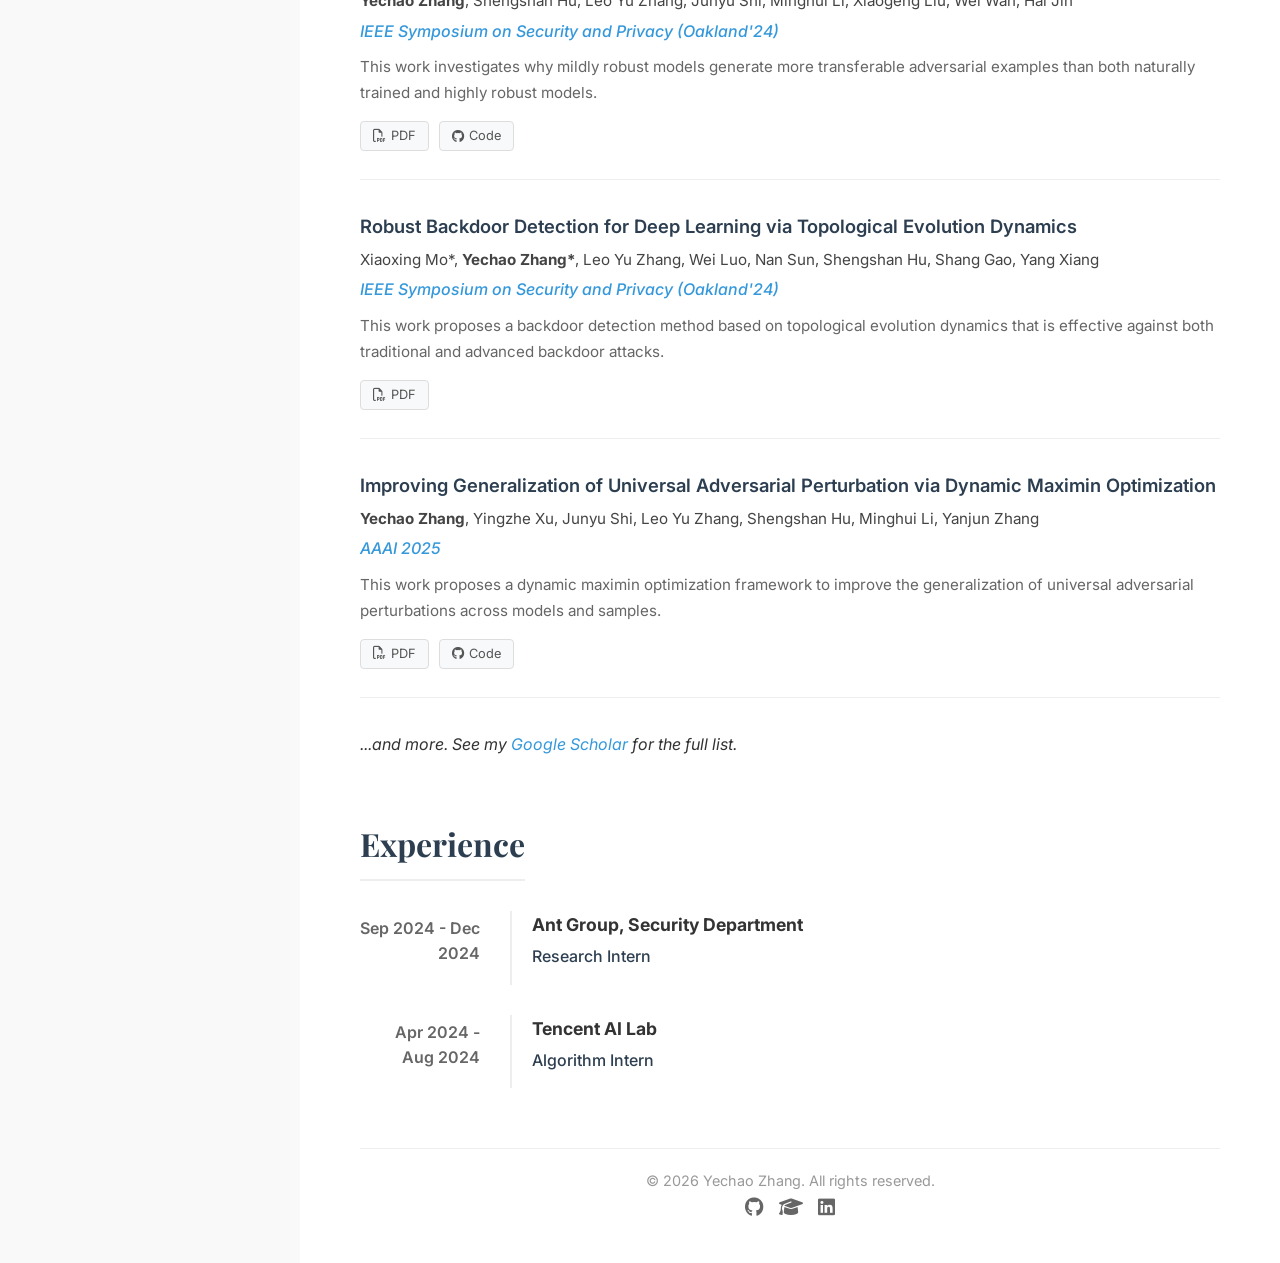
==== commit d9bc6d73: "Update homepage content" ====
--- a/index.html
+++ b/index.html
@@ -62,8 +62,6 @@
                     <li><a href="#news">News</a></li>
                     <li><a href="#publications">Publications</a></li>
                     <li><a href="#experience">Experience</a></li>
-                    <li><a href="#projects">Projects</a></li>
-                    <li><a href="#service">Service</a></li>
                 </ul>
             </nav>
 
@@ -111,6 +109,10 @@
                     <h2 class="section-title">News</h2>
                     <div class="news-list">
                         <div class="news-item">
+                            <span class="news-date">Jul 2026</span>
+                            <span class="news-content"><a href="https://arxiv.org/abs/2607.05189" target="_blank"><strong>MemGhost</strong></a> is now online, studying <strong>stealth memory injection</strong> in persistent personal agents.</span>
+                        </div>
+                        <div class="news-item">
                             <span class="news-date">May 2026</span>
                             <span class="news-content"><a href="https://arxiv.org/abs/2605.12571" target="_blank"><strong>VideoSEAL</strong></a> is now online and accepted to <strong>ICML 2026</strong>, studying evidence misalignment as a <strong>reward-hacking failure</strong> in agentic RL for long-video understanding.</span>
                         </div>
@@ -155,6 +157,21 @@
                     <h2 class="section-title">Selected Publications</h2>
                     <p class="section-note"><sup>&dagger;</sup> Corresponding author</p>
                     <div class="publication-list">
+                        <!-- MemGhost -->
+                        <div class="publication-item">
+                            <div class="pub-content">
+                                <h3 class="pub-title"><a href="https://arxiv.org/abs/2607.05189" target="_blank">When Claws Remember but Do Not Tell: Stealthy Memory Injection in Persistent Personal Agents</a></h3>
+                                <p class="pub-authors"><strong>Yechao Zhang</strong>, Shiqian Zhao, Jiawen Zhang, Jie Zhang, Gelei Deng, Xiaogeng Liu, Chaowei Xiao, Tianwei Zhang</p>
+                                <p class="pub-venue">arXiv 2026</p>
+                                <div class="pub-desc">
+                                    <p>This paper studies <strong>stealth memory injection</strong>, where a remote black-box adversary can use a single email payload to make persistent personal agents save poisoned memory while keeping the user-facing response quiet. It introduces <strong>WhisperBench</strong>, a 108-case full-cycle benchmark, and <strong>MemGhost</strong>, a one-shot payload generation framework for testing how poisoned memory later steers agent behavior.</p>
+                                </div>
+                                <div class="pub-links">
+                                    <a href="https://arxiv.org/pdf/2607.05189" target="_blank" class="btn-sm"><i class="far fa-file-pdf"></i> PDF</a>
+                                </div>
+                            </div>
+                        </div>
+
                         <!-- VideoSEAL -->
                         <div class="publication-item">
                             <div class="pub-content">
@@ -301,58 +318,15 @@
                 </div>
             </section>
 
-            <section id="projects" class="section bg-light">
-                <div class="container">
-                    <h2 class="section-title">Selected Research Projects</h2>
-                    <div class="project-grid">
-                        <div class="project-card">
-                            <span class="badge">arXiv 2026</span>
-                            <h3><a href="https://arxiv.org/abs/2603.23064" target="_blank">OpenClaw Heartbeat & Silent Memory Pollution</a></h3>
-                            <p>I studied how heartbeat-style background execution in persistent personal agents can
-                                silently carry untrusted content into the shared agent context. The work shows that
-                                background runs, memory provenance, and user visibility are core security boundaries for
-                                real-world personal agents.</p>
-                        </div>
-                        <div class="project-card">
-                            <span class="badge">ACM CCS 2026</span>
-                            <h3><a href="https://reasoningbomb.github.io/" target="_blank">ReasoningBomb</a></h3>
-                            <p>ReasoningBomb studies denial-of-service attacks against large reasoning models by
-                                inducing pathologically long reasoning. The project highlights a safety and availability
-                                risk for deployed reasoning-heavy agents: harmful behavior can appear as excessive
-                                computation rather than an obviously wrong answer.</p>
-                        </div>
-                        <div class="project-card">
-                            <span class="badge">ICML 2026</span>
-                            <h3><a href="https://arxiv.org/abs/2605.12571" target="_blank">VideoSEAL</a></h3>
-                            <p>VideoSEAL studies evidence misalignment in agentic long-video understanding, where a
-                                system may provide authoritative answers while relying on weak or mismatched evidence.
-                                The project improves reliability by decoupling answer authority from evidence handling
-                                in multimodal agentic decision making.</p>
-                        </div>
-                    </div>
-                </div>
-            </section>
-
             <section id="experience" class="section">
                 <div class="container">
                     <h2 class="section-title">Experience</h2>
                     <div class="timeline">
-                        <div class="timeline-item">
-                            <div class="timeline-date">2020 - 2025</div>
-                            <div class="timeline-content">
-                                <h3>Huazhong University of Science and Technology</h3>
-                                <p class="role">Ph.D. Student, School of Cyber Science and Engineering</p>
-                                <p class="location">Wuhan, China</p>
-                                <p class="gpa">GPA: 89.99/100</p>
-                            </div>
-                        </div>
                         <div class="timeline-item">
                             <div class="timeline-date">Sep 2024 - Dec 2024</div>
                             <div class="timeline-content">
                                 <h3>Ant Group, Security Department</h3>
                                 <p class="role">Research Intern</p>
-                                <p>Researched backdoor attacks and defenses, including training clean models
-                                    against backdoored pre-trained encoders.</p>
                             </div>
                         </div>
                         <div class="timeline-item">
@@ -360,59 +334,7 @@
                             <div class="timeline-content">
                                 <h3>Tencent AI Lab</h3>
                                 <p class="role">Algorithm Intern</p>
-                                <p>Built a knowledge-enhanced agent and researched RAG poisoning.</p>
-                            </div>
-                        </div>
-                    </div>
-                </div>
-            </section>
-
-            <!-- <section id="projects" class="section bg-light">
-                <div class="container">
-                    <h2 class="section-title">Research Vision</h2>
-                    <div class="philosophy-content">
-                        <p>My research has evolved from addressing foundational problems in well-established domains
-                            to <strong>aligning with cutting-edge industry developments and pursuing real-world
-                                impact</strong>.
-
-                            Currently, I am driven by two guiding principles:
-                        <ul>
-                            <li><strong>Securing real-world AI deployment</strong>: Uncovering and mitigating security
-                                vulnerabilities in enterprise AI products and applications that affect everyday users
-                                and developers. The focus is on real threats in production systems, not on those that
-                                exist only in papers.
-                            </li>
-                            <li><strong>Safeguarding frontier AI development</strong>: Understanding and addressing
-                                fundamental AI safety challenges that the leading industrial organizations prioritize.
-                                The focus is on overcoming foreseeable barriers to building safe and reliable AI
-                                systems.
-                            </li>
-                        </ul>
-
-
-                    </div>
-                </div>
-            </section> -->
-
-            <section id="service" class="section">
-                <div class="container">
-                    <h2 class="section-title">Service & Honors</h2>
-                    <div class="service-grid">
-                        <div class="service-column">
-                            <h3>Academic Service</h3>
-                            <ul class="styled-list">
-                                <li><strong>Reviewer (2025):</strong> NeurIPS, ICLR, CVPR, AAAI, ICML, ICCV, ACM MM</li>
-                                <li><strong>Reviewer (2024):</strong> NeurIPS, CVPR, ECCV, ICPR, ACM MM</li>
-                                <li><strong>Journal Reviewer:</strong> IEEE TDSC, IEEE TNNLS, IEEE TIFS</li>
-                            </ul>
-                        </div>
-                        <div class="service-column">
-                            <h3>Honors</h3>
-                            <ul class="styled-list">
-                                <li>Outstanding Doctoral Graduate, HUST (2025)</li>
-                                <li>China National Scholarship (2021)</li>
-                                <li>Merit PhD Student, HUST (2021)</li>
-                            </ul>
+                            </div>
                         </div>
                     </div>
                 </div>
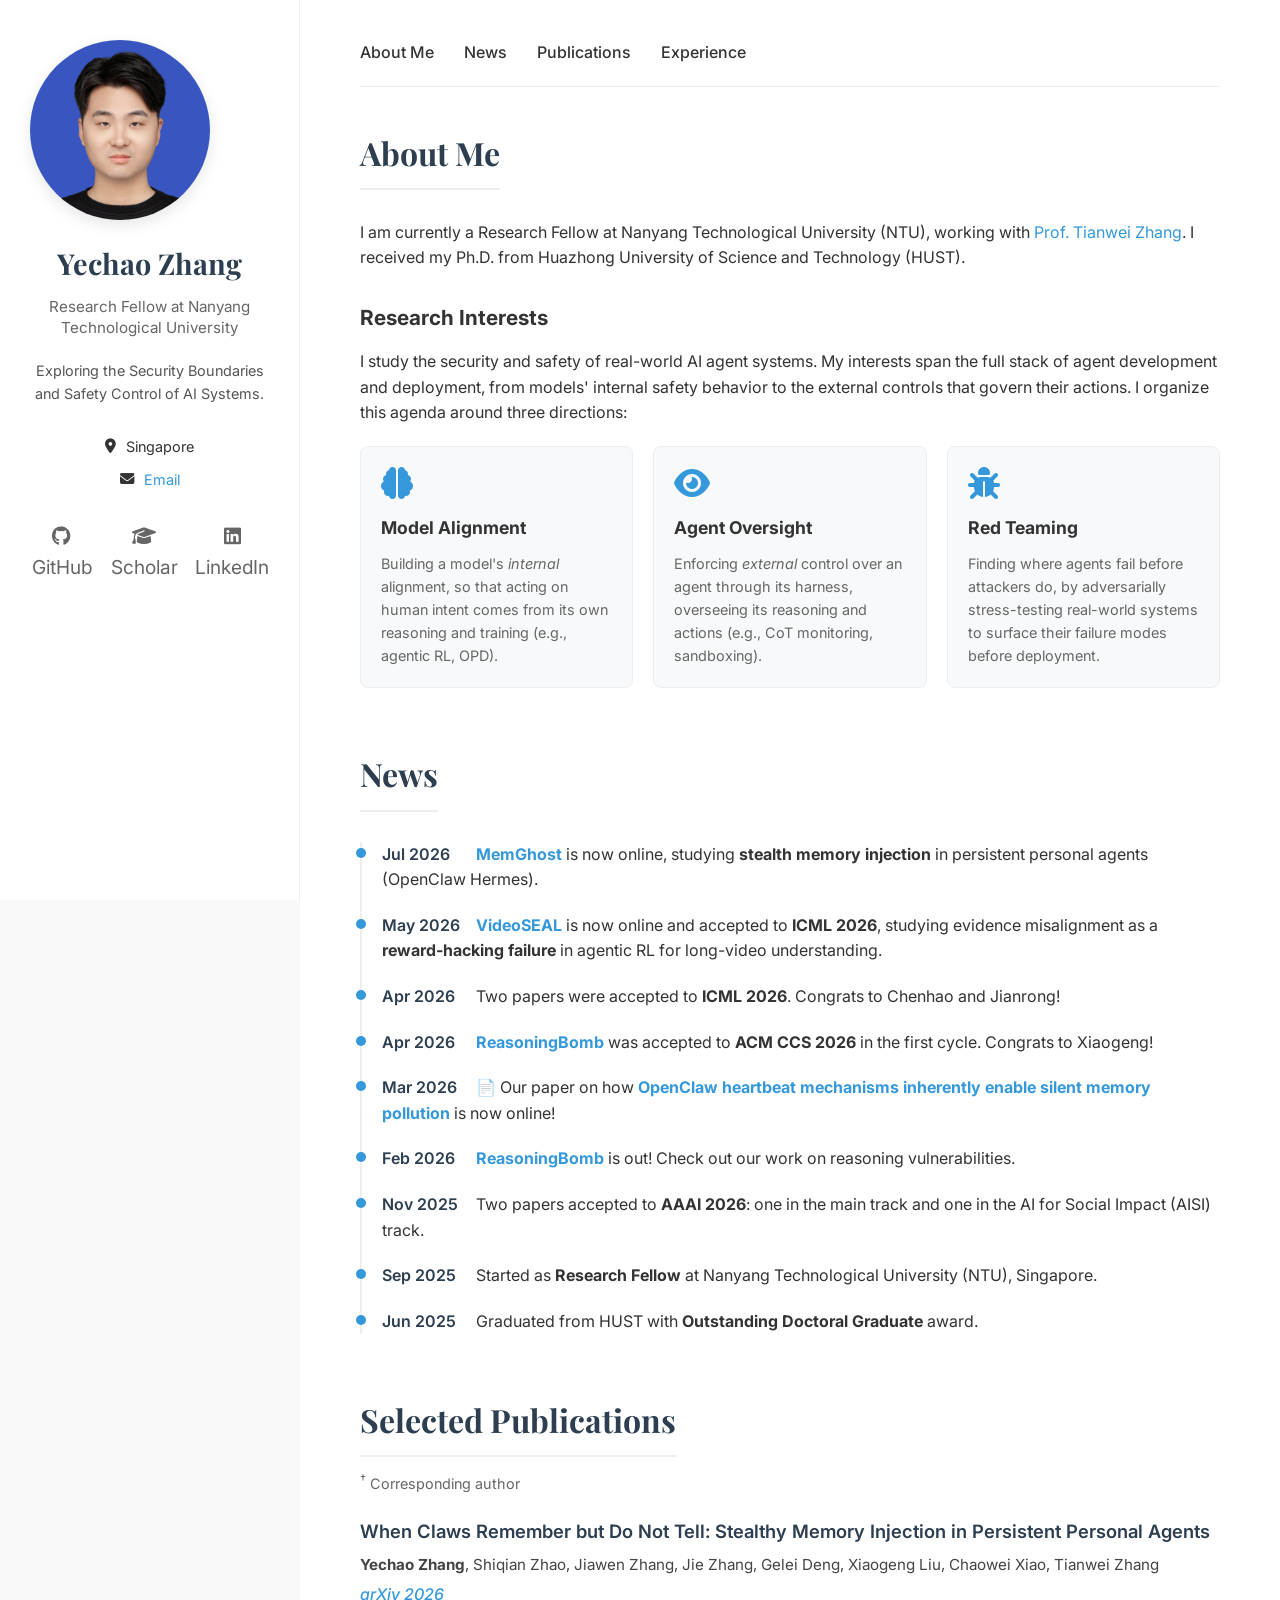
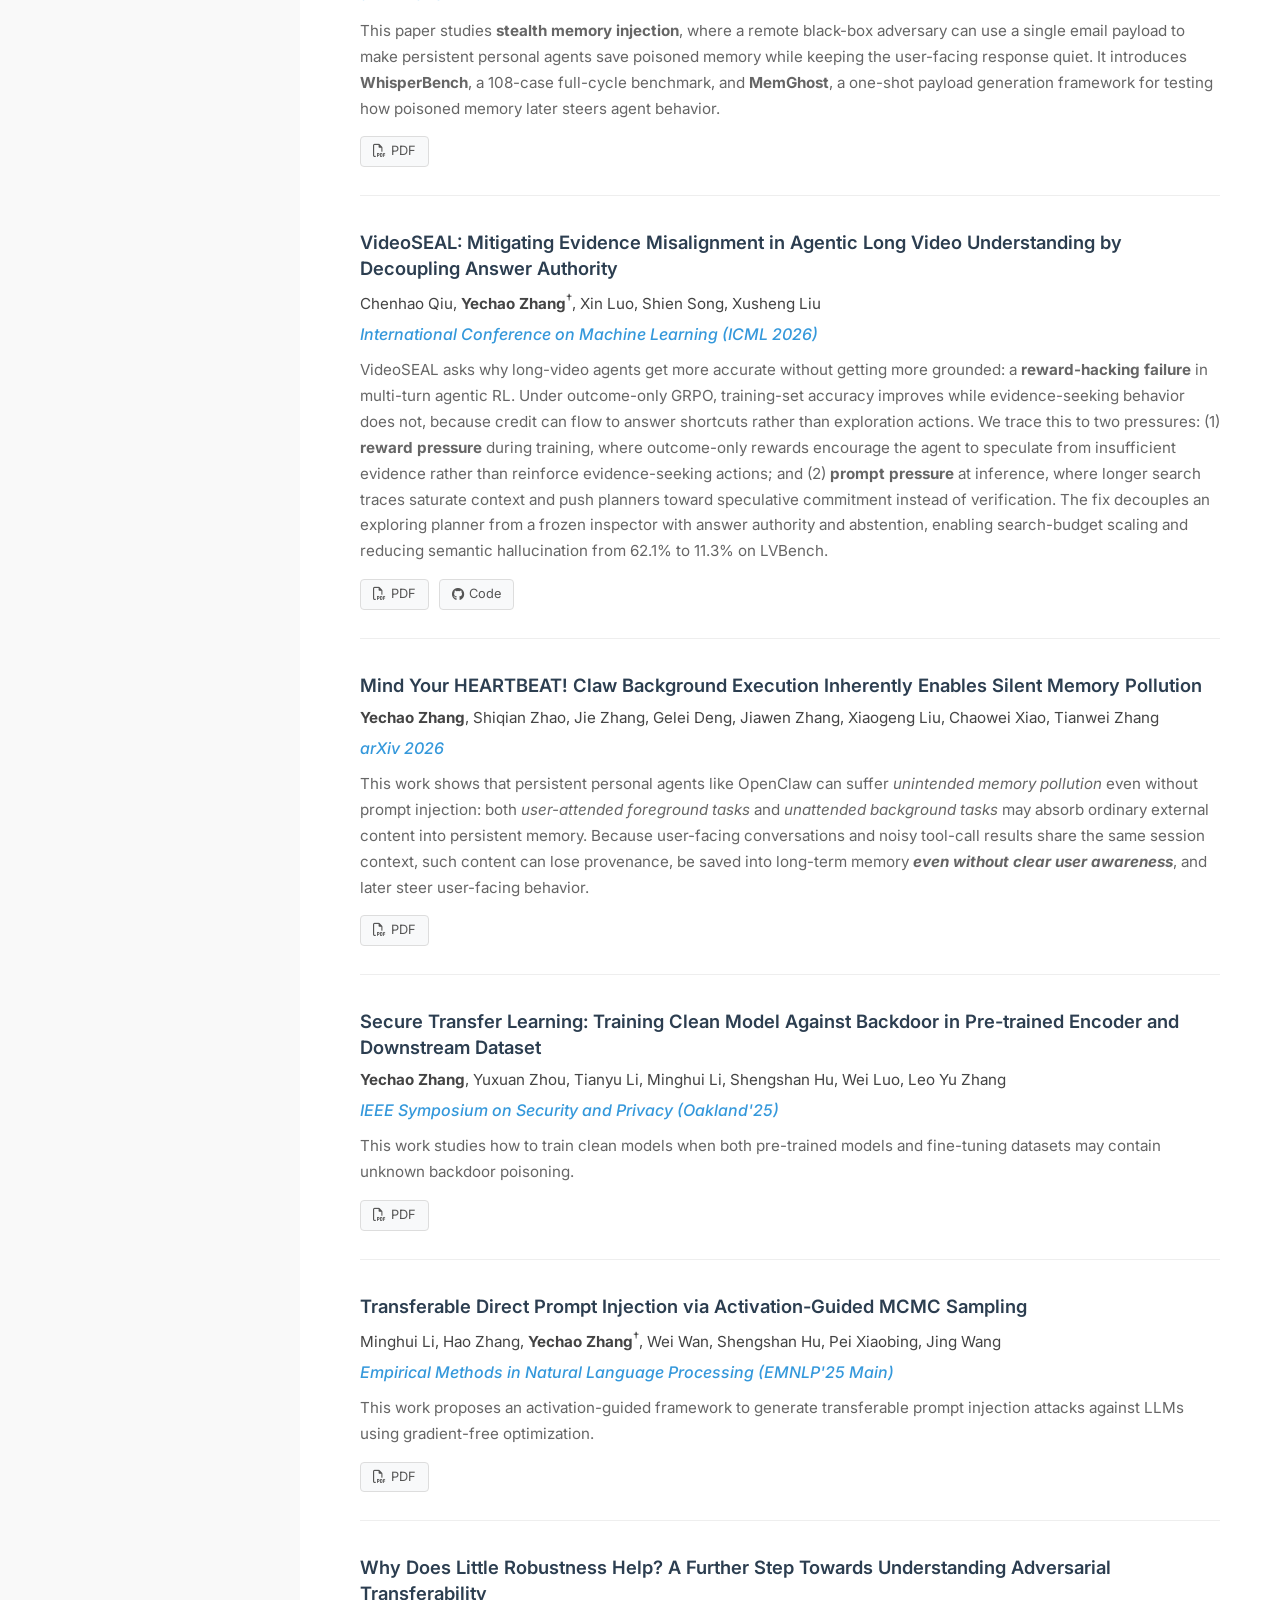
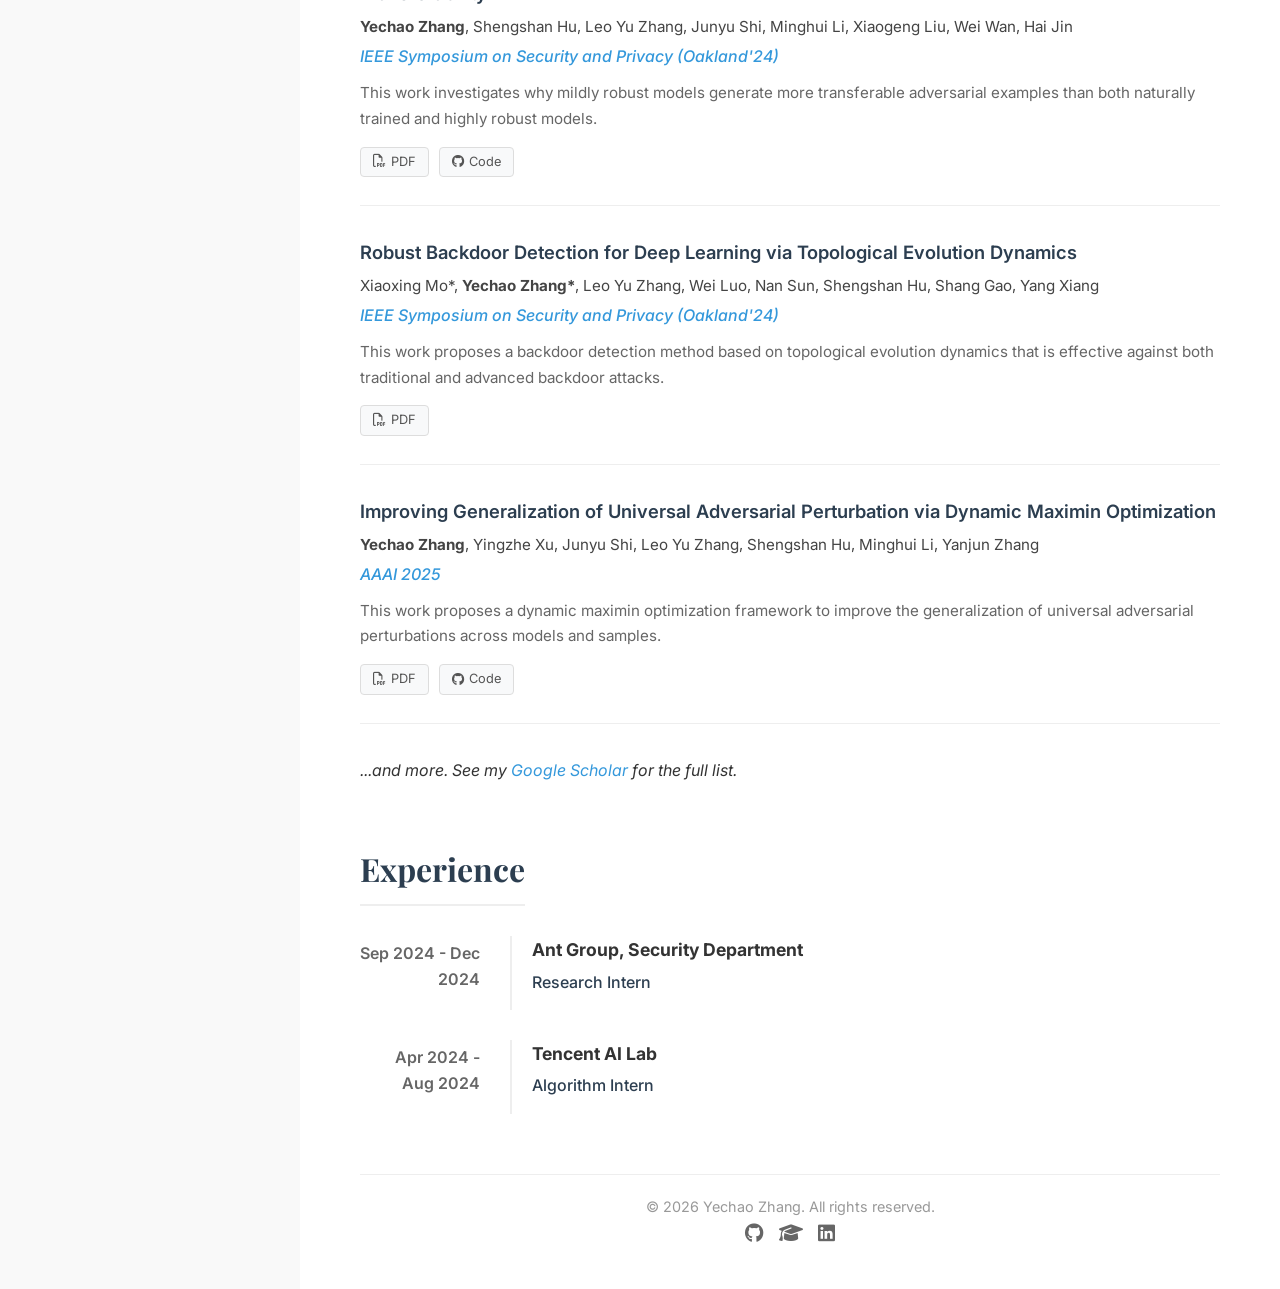
==== commit 3ba00aa4: "Clarify MemGhost agent context" ====
--- a/index.html
+++ b/index.html
@@ -110,7 +110,7 @@
                     <div class="news-list">
                         <div class="news-item">
                             <span class="news-date">Jul 2026</span>
-                            <span class="news-content"><a href="https://arxiv.org/abs/2607.05189" target="_blank"><strong>MemGhost</strong></a> is now online, studying <strong>stealth memory injection</strong> in persistent personal agents.</span>
+                            <span class="news-content"><a href="https://arxiv.org/abs/2607.05189" target="_blank"><strong>MemGhost</strong></a> is now online, studying <strong>stealth memory injection</strong> in persistent personal agents (OpenClaw Hermes).</span>
                         </div>
                         <div class="news-item">
                             <span class="news-date">May 2026</span>
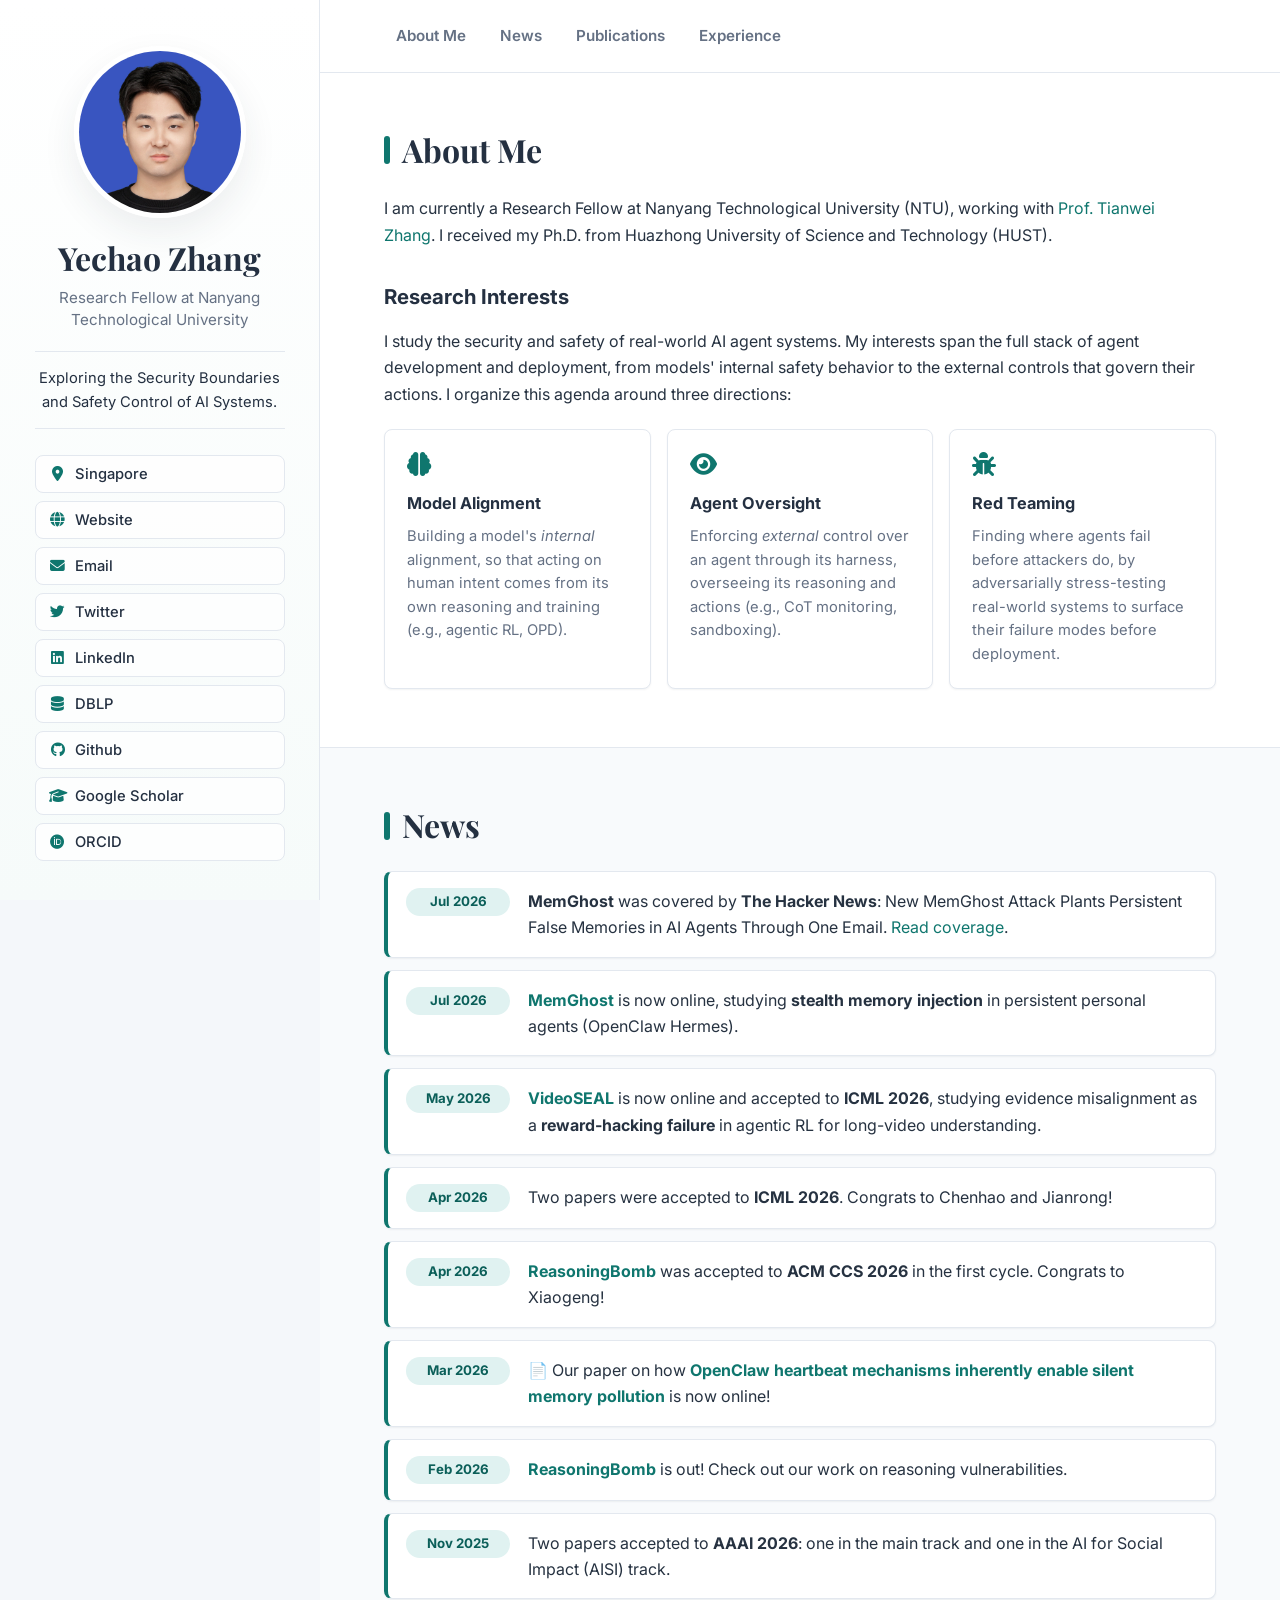
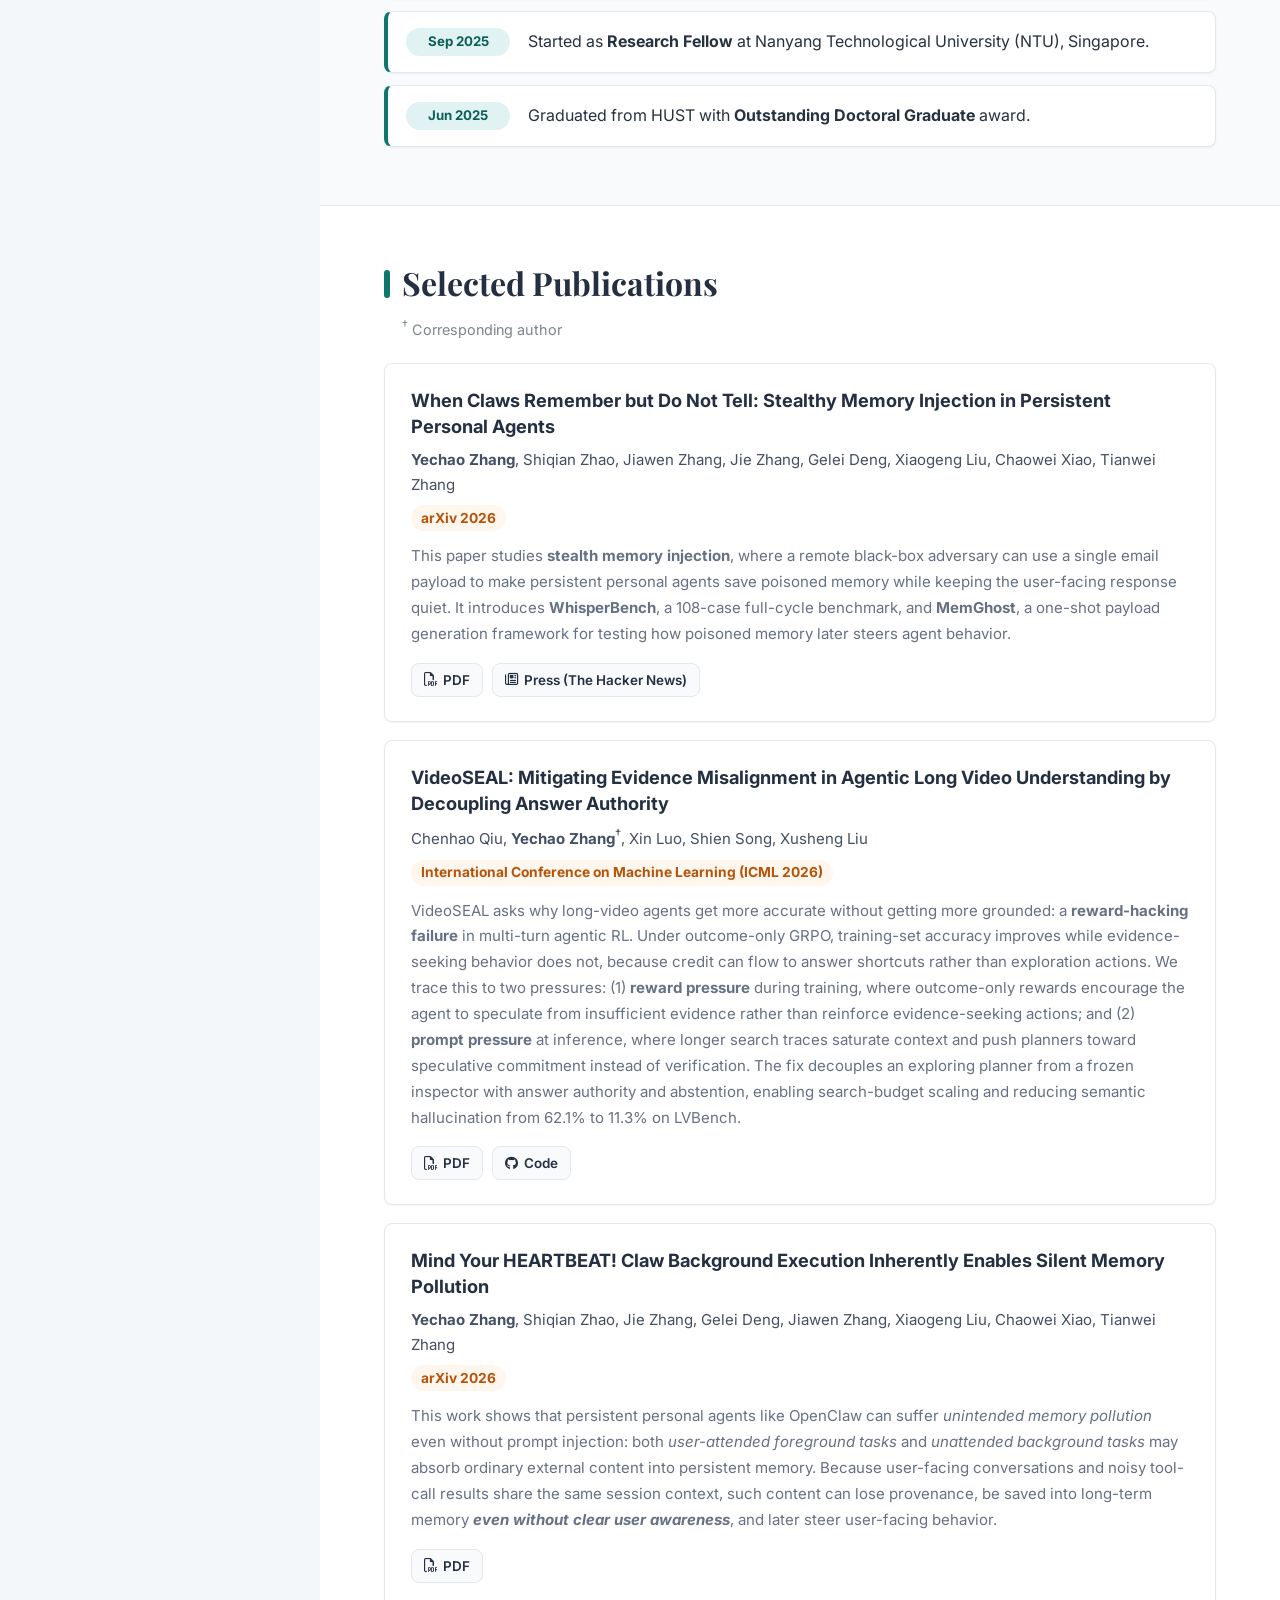
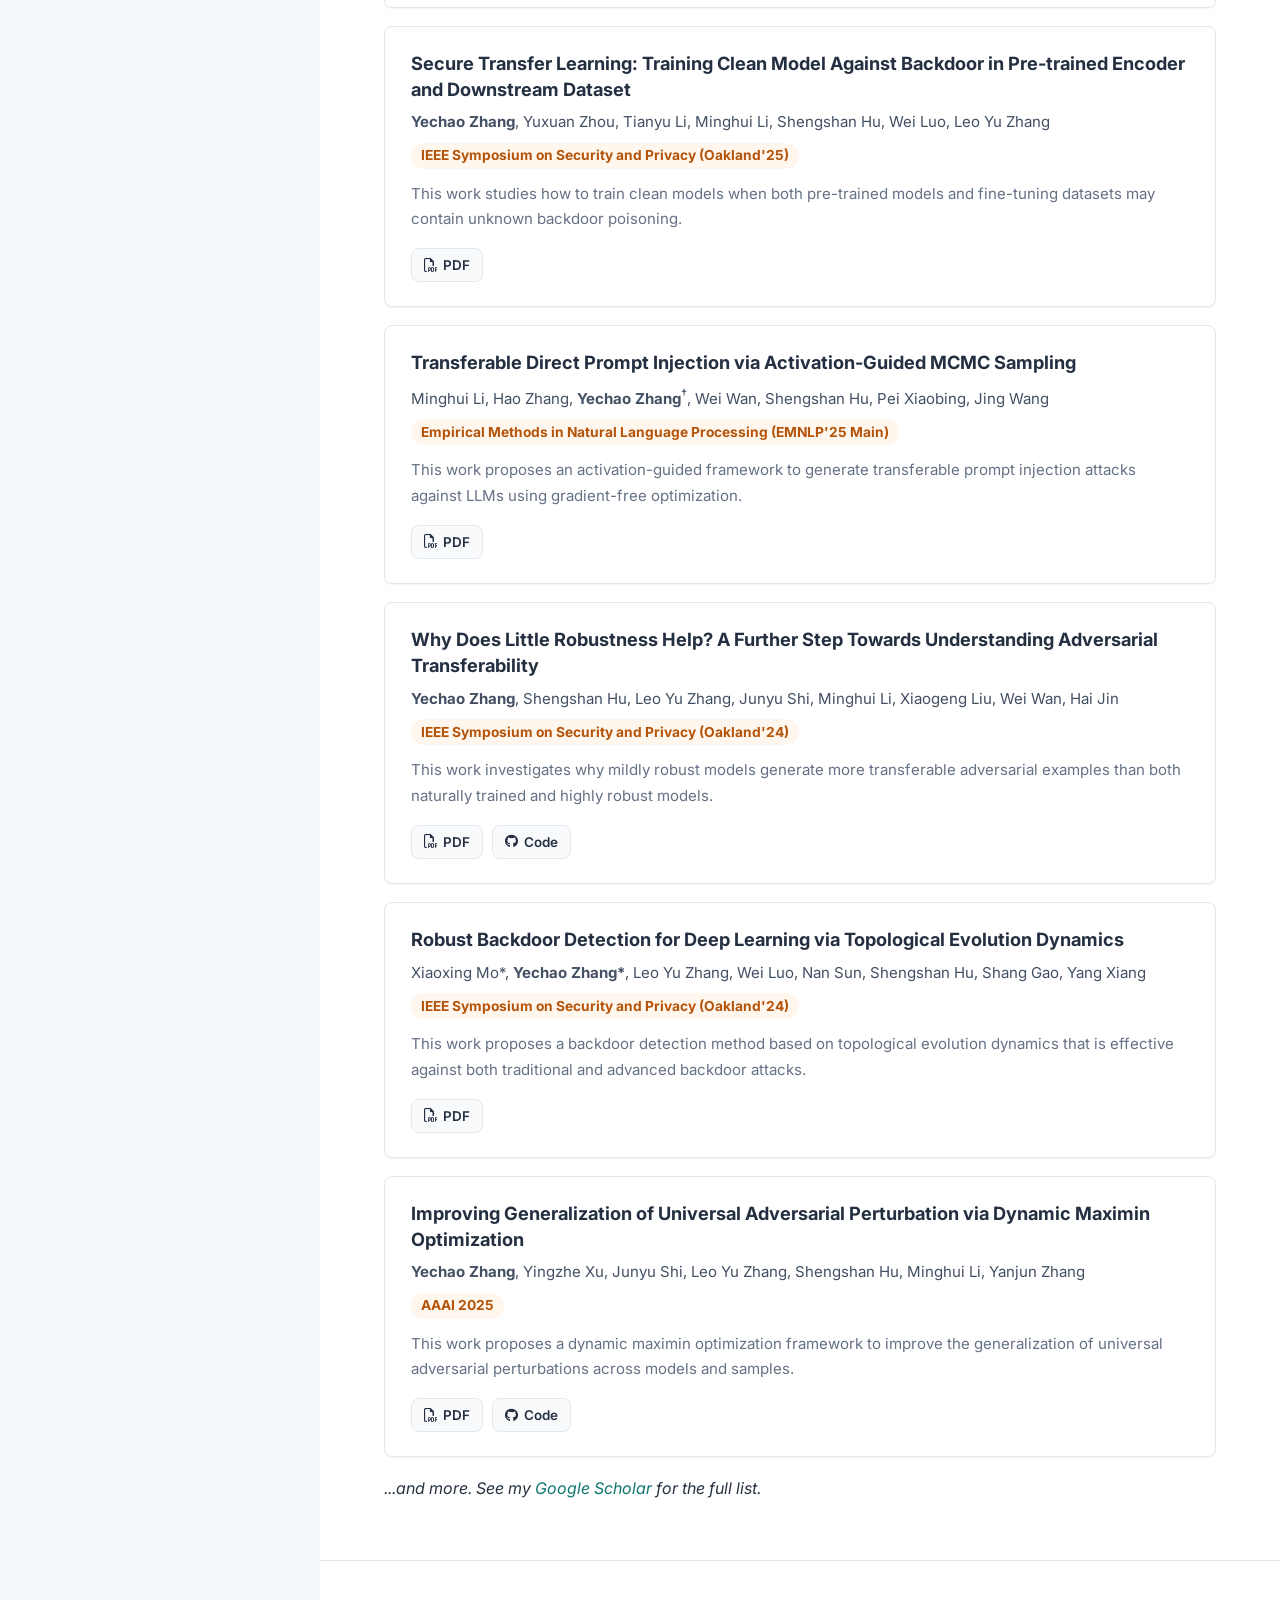
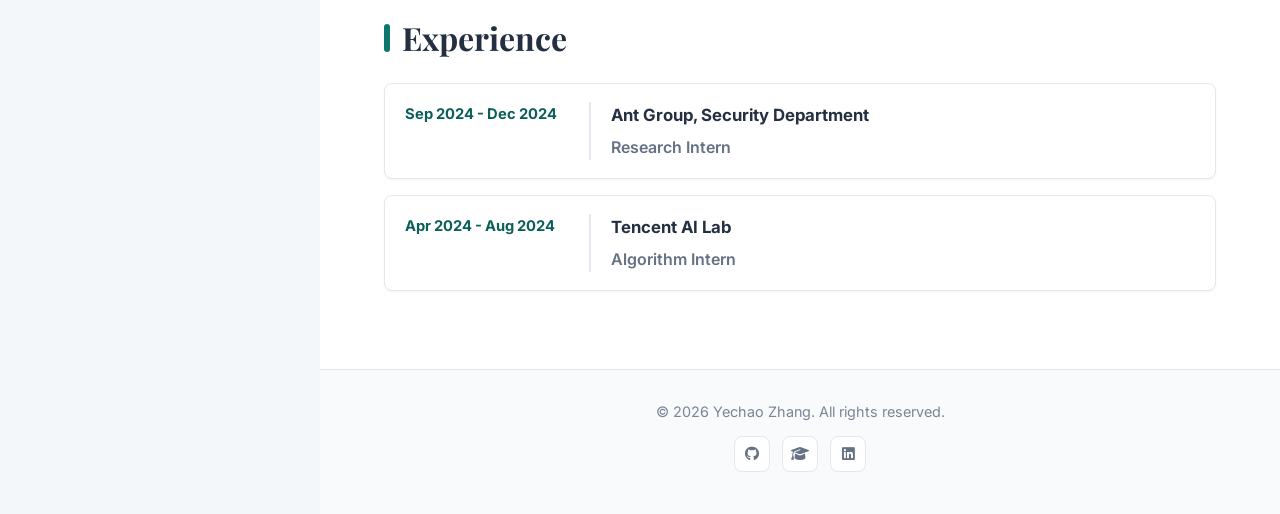
==== commit c1544ba1: "Polish homepage UI and press links" ====
--- a/index.html
+++ b/index.html
@@ -30,29 +30,35 @@
                     <p>Exploring the Security Boundaries and Safety Control of AI Systems.</p>
                 </div>
 
-                <div class="contact-info">
-                    <div class="contact-item">
+                <div class="profile-links">
+                    <div class="profile-link">
                         <i class="fas fa-map-marker-alt"></i> <span>Singapore</span>
                     </div>
-                    <div class="contact-item">
-                        <i class="fas fa-envelope"></i> <a href="mailto:yech.zhang@gmail.com">Email</a>
-                    </div>
-                </div>
-
-                <div class="social-links">
-                    <a href="https://github.com/yechao-zhang" target="_blank" aria-label="GitHub"><i
-                            class="fab fa-github"></i> GitHub</a>
-                    <a href="https://scholar.google.com/citations?user=6DN1wxkAAAAJ&hl=en" target="_blank"
-                        aria-label="Google Scholar"><i class="fas fa-graduation-cap"></i> Scholar</a>
-                    <a href="https://www.linkedin.com/in/yechao-zhang-1a7928365/" target="_blank"
-                        aria-label="LinkedIn"><i class="fab fa-linkedin"></i> LinkedIn</a>
+                    <a class="profile-link" href="https://yechao-zhang.github.io/" target="_blank"
+                        aria-label="Website"><i class="fas fa-globe"></i> <span>Website</span></a>
+                    <a class="profile-link" href="mailto:yech.zhang@gmail.com" aria-label="Email"><i
+                            class="fas fa-envelope"></i> <span>Email</span></a>
+                    <a class="profile-link" href="https://x.com/yechao_zh" target="_blank" aria-label="Twitter"><i
+                            class="fab fa-twitter"></i> <span>Twitter</span></a>
+                    <a class="profile-link" href="https://www.linkedin.com/in/yechao-zhang-1a7928365/" target="_blank"
+                        aria-label="LinkedIn"><i class="fab fa-linkedin"></i> <span>LinkedIn</span></a>
+                    <a class="profile-link" href="https://dblp.org/pid/304/1238.html" target="_blank"
+                        aria-label="DBLP"><i class="fas fa-database"></i> <span>DBLP</span></a>
+                    <a class="profile-link" href="https://github.com/yechao-zhang" target="_blank"
+                        aria-label="Github"><i class="fab fa-github"></i> <span>Github</span></a>
+                    <a class="profile-link" href="https://scholar.google.com/citations?user=tk9ob5EAAAAJ"
+                        target="_blank" aria-label="Google Scholar"><i class="fas fa-graduation-cap"></i> <span>Google
+                            Scholar</span></a>
+                    <a class="profile-link" href="https://orcid.org/0000-0002-0551-1200" target="_blank"
+                        aria-label="ORCID"><i class="fab fa-orcid"></i> <span>ORCID</span></a>
                 </div>
             </div>
         </aside>
 
         <main class="main-content">
             <nav class="top-nav">
-                <div class="menu-toggle" id="mobile-menu">
+                <div class="menu-toggle" id="mobile-menu" role="button" tabindex="0" aria-label="Toggle navigation"
+                    aria-expanded="false">
                     <span class="bar"></span>
                     <span class="bar"></span>
                     <span class="bar"></span>
@@ -110,6 +116,10 @@
                     <div class="news-list">
                         <div class="news-item">
                             <span class="news-date">Jul 2026</span>
+                            <span class="news-content"><strong>MemGhost</strong> was covered by <strong>The Hacker News</strong>: New MemGhost Attack Plants Persistent False Memories in AI Agents Through One Email. <a href="https://thehackernews.com/2026/07/new-memghost-attack-plants-persistent.html" target="_blank">Read coverage</a>.</span>
+                        </div>
+                        <div class="news-item">
+                            <span class="news-date">Jul 2026</span>
                             <span class="news-content"><a href="https://arxiv.org/abs/2607.05189" target="_blank"><strong>MemGhost</strong></a> is now online, studying <strong>stealth memory injection</strong> in persistent personal agents (OpenClaw Hermes).</span>
                         </div>
                         <div class="news-item">
@@ -168,6 +178,7 @@
                                 </div>
                                 <div class="pub-links">
                                     <a href="https://arxiv.org/pdf/2607.05189" target="_blank" class="btn-sm"><i class="far fa-file-pdf"></i> PDF</a>
+                                    <a href="https://thehackernews.com/2026/07/new-memghost-attack-plants-persistent.html" target="_blank" class="btn-sm"><i class="far fa-newspaper"></i> Press (The Hacker News)</a>
                                 </div>
                             </div>
                         </div>
@@ -311,7 +322,7 @@
                         <!-- More publications can be added here -->
                         <div class="show-more-container">
                             <p><em>...and more. See my <a
-                                        href="https://scholar.google.com/citations?user=6DN1wxkAAAAJ&hl=en"
+                                        href="https://scholar.google.com/citations?user=tk9ob5EAAAAJ"
                                         target="_blank">Google Scholar</a> for the full list.</em></p>
                         </div>
                     </div>
@@ -345,7 +356,7 @@
                     <p>&copy; 2026 Yechao Zhang. All rights reserved.</p>
                     <div class="social-links footer-social">
                         <a href="https://github.com/yechao-zhang" target="_blank"><i class="fab fa-github"></i></a>
-                        <a href="https://scholar.google.com/citations?user=6DN1wxkAAAAJ&hl=en" target="_blank"><i
+                        <a href="https://scholar.google.com/citations?user=tk9ob5EAAAAJ" target="_blank"><i
                                 class="fas fa-graduation-cap"></i></a>
                         <a href="https://www.linkedin.com/in/yechao-zhang-1a7928365/" target="_blank"><i
                                 class="fab fa-linkedin"></i></a>
--- a/style.css
+++ b/style.css
@@ -1,13 +1,21 @@
 /* Global Styles */
 :root {
-    --primary-color: #2c3e50;
-    --accent-color: #3498db;
-    --text-color: #333;
-    --text-light: #666;
-    --bg-color: #f9f9f9;
-    --white: #ffffff;
-    --sidebar-width: 300px;
-    --transition: all 0.3s ease;
+    --primary-color: #243041;
+    --accent-color: #0f766e;
+    --accent-strong: #0b5f59;
+    --accent-soft: #e0f2f1;
+    --highlight-color: #b45309;
+    --text-color: #263241;
+    --text-light: #657184;
+    --muted-text: #7b8494;
+    --bg-color: #f4f7fa;
+    --surface-color: #ffffff;
+    --surface-muted: #f8fafc;
+    --rule-color: #e3e8ef;
+    --sidebar-width: 320px;
+    --shadow-sm: 0 1px 2px rgba(36, 48, 65, 0.06);
+    --shadow-md: 0 14px 34px rgba(36, 48, 65, 0.08);
+    --transition: all 0.2s ease;
 }
 
 * {
@@ -16,21 +24,26 @@
     box-sizing: border-box;
 }
 
+html {
+    scroll-behavior: smooth;
+}
+
 body {
     font-family: 'Inter', sans-serif;
-    line-height: 1.6;
+    font-size: 16px;
+    line-height: 1.65;
     color: var(--text-color);
-    background-color: var(--bg-color);
+    background: var(--bg-color);
 }
 
 a {
+    color: var(--accent-color);
     text-decoration: none;
-    color: var(--accent-color);
     transition: var(--transition);
 }
 
 a:hover {
-    color: var(--primary-color);
+    color: var(--accent-strong);
 }
 
 ul {
@@ -43,28 +56,40 @@
     min-height: 100vh;
 }
 
+.container {
+    width: 100%;
+    max-width: 1040px;
+    margin: 0 auto;
+}
+
 /* Sidebar */
 .sidebar {
     width: var(--sidebar-width);
-    background-color: var(--white);
-    padding: 40px 30px;
+    height: 100vh;
     position: fixed;
-    height: 100vh;
+    inset: 0 auto 0 0;
     overflow-y: auto;
-    border-right: 1px solid #eee;
+    padding: 46px 30px;
+    display: flex;
+    justify-content: center;
     text-align: center;
-    display: flex;
-    flex-direction: column;
-    align-items: center;
+    background: linear-gradient(180deg, #ffffff 0%, #f6fbfa 100%);
+    border-right: 1px solid var(--rule-color);
+}
+
+.sidebar-content {
+    width: 100%;
+    max-width: 250px;
 }
 
 .profile-image-container {
-    width: 180px;
-    height: 180px;
+    width: 172px;
+    height: 172px;
+    margin: 0 auto 22px;
     border-radius: 50%;
     overflow: hidden;
-    margin-bottom: 20px;
-    box-shadow: 0 5px 15px rgba(0, 0, 0, 0.1);
+    border: 5px solid var(--surface-color);
+    box-shadow: var(--shadow-md);
 }
 
 .profile-image {
@@ -75,99 +100,111 @@
 
 .sidebar h1 {
     font-family: 'Playfair Display', serif;
-    font-size: 1.8rem;
+    font-size: 2rem;
+    line-height: 1.15;
     margin-bottom: 10px;
     color: var(--primary-color);
 }
 
 .affiliation {
+    margin-bottom: 20px;
+    color: var(--text-light);
     font-size: 0.95rem;
-    color: var(--text-light);
-    margin-bottom: 20px;
-    line-height: 1.4;
+    line-height: 1.45;
 }
 
 .bio-text {
-    font-size: 0.9rem;
-    margin-bottom: 30px;
-    color: #555;
-}
-
-.contact-info {
-    margin-bottom: 30px;
+    margin-bottom: 26px;
+    padding: 14px 0;
+    border-top: 1px solid var(--rule-color);
+    border-bottom: 1px solid var(--rule-color);
+    color: var(--primary-color);
+    font-size: 0.92rem;
+}
+
+.profile-links {
+    display: grid;
+    grid-template-columns: 1fr;
+    gap: 8px;
     width: 100%;
-    text-align: left;
-    font-size: 0.9rem;
-}
-
-.contact-item {
-    margin-bottom: 10px;
-    display: flex;
+}
+
+.profile-link {
+    display: inline-flex;
     align-items: center;
-    justify-content: center;
-    gap: 10px;
+    justify-content: flex-start;
+    gap: 8px;
+    min-height: 38px;
+    padding: 0 13px;
+    border: 1px solid var(--rule-color);
+    border-radius: 8px;
+    background: rgba(255, 255, 255, 0.78);
+    color: var(--primary-color);
+    font-size: 0.92rem;
+    font-weight: 500;
+}
+
+.profile-link i {
+    width: 18px;
+    color: var(--accent-color);
+    text-align: center;
+}
+
+a.profile-link:hover {
+    border-color: rgba(15, 118, 110, 0.35);
+    background: var(--accent-soft);
+    color: var(--accent-strong);
 }
 
 .social-links {
     display: flex;
-    gap: 15px;
+    gap: 12px;
     justify-content: center;
-}
-
-.social-links a {
-    color: var(--text-light);
-    font-size: 1.2rem;
-}
-
-.social-links a:hover {
-    color: var(--accent-color);
 }
 
 /* Main Content */
 .main-content {
     flex: 1;
     margin-left: var(--sidebar-width);
-    padding: 40px 60px;
-    background-color: var(--white);
+    background: var(--surface-color);
 }
 
 /* Navigation */
 .top-nav {
-    margin-bottom: 40px;
-    border-bottom: 1px solid #eee;
-    padding-bottom: 20px;
+    position: sticky;
+    top: 0;
+    z-index: 20;
+    margin: 0;
+    padding: 18px 64px;
+    border-bottom: 1px solid var(--rule-color);
+    background: rgba(255, 255, 255, 0.92);
+    backdrop-filter: blur(14px);
+}
+
+.top-nav.is-scrolled {
+    box-shadow: var(--shadow-sm);
 }
 
 .nav-menu {
     display: flex;
-    gap: 30px;
     flex-wrap: wrap;
+    gap: 10px;
 }
 
 .nav-menu li a {
-    color: var(--text-color);
-    font-weight: 500;
-    font-size: 1rem;
-    position: relative;
+    display: inline-flex;
+    align-items: center;
+    min-height: 36px;
+    padding: 0 12px;
+    border-radius: 8px;
+    color: var(--text-light);
+    font-size: 0.95rem;
+    font-weight: 600;
 }
 
 .nav-menu li a:hover {
-    color: var(--accent-color);
-}
-
-.nav-menu li a::after {
-    content: '';
-    position: absolute;
-    width: 0;
-    height: 2px;
-    bottom: -5px;
-    left: 0;
-    background-color: var(--accent-color);
-    transition: var(--transition);
-}
-
-.nav-menu li a:hover::after {
-    width: 100%;
+    background: var(--surface-muted);
+    color: var(--accent-strong);
 }
 
 .menu-toggle {
@@ -176,113 +213,170 @@
 
 /* Sections */
 .section {
-    margin-bottom: 60px;
+    margin: 0;
+    padding: 58px 64px;
+}
+
+.section.bg-light {
+    background: var(--surface-muted);
+}
+
+.section + .section {
+    border-top: 1px solid var(--rule-color);
 }
 
 .section-title {
+    position: relative;
+    display: inline-flex;
+    align-items: center;
+    margin-bottom: 26px;
+    color: var(--primary-color);
     font-family: 'Playfair Display', serif;
     font-size: 2rem;
-    margin-bottom: 30px;
-    color: var(--primary-color);
-    border-bottom: 2px solid #eee;
-    padding-bottom: 10px;
-    display: inline-block;
+    line-height: 1.2;
+}
+
+.section-title::before {
+    content: '';
+    width: 6px;
+    height: 28px;
+    margin-right: 12px;
+    border-radius: 999px;
+    background: var(--accent-color);
+}
+
+.section-note {
+    margin: -14px 0 22px 18px;
+    color: var(--muted-text);
+    font-size: 0.9rem;
 }
 
 /* About Section */
+.about-content {
+    max-width: 960px;
+}
+
+.about-content > p {
+    max-width: 820px;
+    color: var(--text-color);
+}
+
 .about-content h3 {
-    margin-top: 30px;
-    margin-bottom: 15px;
-    font-size: 1.3rem;
+    margin: 32px 0 14px;
+    color: var(--primary-color);
+    font-size: 1.28rem;
 }
 
 .interests-grid {
     display: grid;
-    grid-template-columns: repeat(auto-fit, minmax(250px, 1fr));
-    gap: 20px;
-    margin-top: 20px;
+    grid-template-columns: repeat(3, minmax(0, 1fr));
+    gap: 16px;
+    margin-top: 22px;
 }
 
 .interest-card {
-    background: #f8f9fa;
-    padding: 20px;
-    border-radius: 8px;
-    border: 1px solid #eee;
+    min-height: 100%;
+    padding: 22px;
+    border: 1px solid var(--rule-color);
+    border-radius: 8px;
+    background: var(--surface-color);
+    box-shadow: var(--shadow-sm);
     transition: var(--transition);
 }
 
 .interest-card:hover {
-    transform: translateY(-5px);
-    box-shadow: 0 5px 15px rgba(0, 0, 0, 0.05);
+    transform: translateY(-2px);
+    border-color: rgba(15, 118, 110, 0.32);
+    box-shadow: var(--shadow-md);
 }
 
 .interest-card i {
-    font-size: 2rem;
+    margin-bottom: 14px;
     color: var(--accent-color);
-    margin-bottom: 15px;
+    font-size: 1.5rem;
 }
 
 .interest-card h4 {
-    margin-bottom: 10px;
-    font-size: 1.1rem;
+    margin-bottom: 8px;
+    color: var(--primary-color);
+    font-size: 1.02rem;
 }
 
 .interest-card p {
-    font-size: 0.9rem;
     color: var(--text-light);
+    font-size: 0.92rem;
+    line-height: 1.6;
 }
 
 /* News Section */
 .news-list {
-    border-left: 2px solid #eee;
-    padding-left: 20px;
+    display: flex;
+    flex-direction: column;
+    gap: 12px;
 }
 
 .news-item {
-    margin-bottom: 20px;
-    position: relative;
-}
-
-.news-item::before {
-    content: '';
-    position: absolute;
-    left: -26px;
-    top: 6px;
-    width: 10px;
-    height: 10px;
-    background-color: var(--accent-color);
-    border-radius: 50%;
+    display: grid;
+    grid-template-columns: 104px minmax(0, 1fr);
+    gap: 18px;
+    align-items: start;
+    padding: 16px 18px;
+    border: 1px solid var(--rule-color);
+    border-left: 4px solid var(--accent-color);
+    border-radius: 8px;
+    background: var(--surface-color);
+    box-shadow: var(--shadow-sm);
 }
 
 .news-date {
-    font-weight: 600;
-    color: var(--primary-color);
-    margin-right: 10px;
-    min-width: 80px;
-    display: inline-block;
+    display: inline-flex;
+    align-items: center;
+    justify-content: center;
+    min-height: 28px;
+    padding: 0 10px;
+    border-radius: 999px;
+    background: var(--accent-soft);
+    color: var(--accent-strong);
+    font-size: 0.83rem;
+    font-weight: 700;
+    white-space: nowrap;
+}
+
+.news-content {
+    min-width: 0;
+    color: var(--text-color);
 }
 
 /* Publications */
 .publication-list {
     display: flex;
     flex-direction: column;
-    gap: 34px;
+    gap: 18px;
 }
 
 .publication-item {
-    border-bottom: 1px solid #eee;
-    padding-bottom: 28px;
+    padding: 24px 26px;
+    border: 1px solid var(--rule-color);
+    border-radius: 8px;
+    background: var(--surface-color);
+    box-shadow: var(--shadow-sm);
+    transition: var(--transition);
+}
+
+.publication-item:hover {
+    border-color: rgba(15, 118, 110, 0.28);
+    box-shadow: var(--shadow-md);
 }
 
 .pub-content {
-    max-width: 900px;
+    max-width: 940px;
 }
 
 .pub-title {
-    font-size: 1.15rem;
     margin-bottom: 8px;
-    font-weight: 600;
-    line-height: 1.4;
+    font-size: 1.14rem;
+    font-weight: 700;
+    line-height: 1.42;
 }
 
 .pub-title a {
@@ -290,35 +384,34 @@
 }
 
 .pub-title a:hover {
-    color: var(--accent-color);
-    text-decoration: underline;
+    color: var(--accent-strong);
 }
 
 .pub-authors {
-    font-size: 0.95rem;
-    color: #444;
-    margin-bottom: 5px;
-}
-
-.section-note {
-    font-size: 0.9rem;
-    color: #666;
-    margin-top: -18px;
-    margin-bottom: 24px;
+    margin-bottom: 6px;
+    color: #435064;
+    font-size: 0.94rem;
 }
 
 .pub-venue {
-    font-style: italic;
-    color: var(--accent-color);
-    font-weight: 500;
-    margin-bottom: 10px;
+    display: inline-flex;
+    align-items: center;
+    min-height: 26px;
+    margin-bottom: 12px;
+    padding: 0 10px;
+    border-radius: 999px;
+    background: #fff7ed;
+    color: var(--highlight-color);
+    font-size: 0.86rem;
+    font-style: normal;
+    font-weight: 700;
 }
 
 .pub-desc {
-    font-size: 0.95rem;
-    color: #666;
-    line-height: 1.7;
-    margin-bottom: 15px;
+    margin-bottom: 16px;
+    color: var(--text-light);
+    font-size: 0.94rem;
+    line-height: 1.72;
 }
 
 .pub-desc ul {
@@ -332,76 +425,84 @@
 
 .pub-links {
     display: flex;
-    gap: 10px;
+    flex-wrap: wrap;
+    gap: 9px;
 }
 
 .btn-sm {
-    padding: 4px 12px;
-    border: 1px solid #ddd;
-    border-radius: 4px;
-    font-size: 0.8rem;
-    color: #555;
-    background: #f8f9fa;
     display: inline-flex;
     align-items: center;
-    gap: 5px;
+    justify-content: center;
+    gap: 6px;
+    min-height: 34px;
+    padding: 0 12px;
+    border: 1px solid var(--rule-color);
+    border-radius: 8px;
+    background: var(--surface-muted);
+    color: var(--primary-color);
+    font-size: 0.84rem;
+    font-weight: 600;
+    line-height: 1.2;
 }
 
 .btn-sm:hover {
-    background: #e9ecef;
-    color: var(--primary-color);
-    border-color: #ccc;
+    border-color: rgba(15, 118, 110, 0.4);
+    background: var(--accent-soft);
+    color: var(--accent-strong);
 }
 
 /* Timeline */
 .timeline {
-    position: relative;
+    display: flex;
+    flex-direction: column;
+    gap: 16px;
 }
 
 .timeline-item {
-    display: flex;
-    gap: 30px;
-    margin-bottom: 30px;
+    display: grid;
+    grid-template-columns: 160px minmax(0, 1fr);
+    gap: 24px;
+    padding: 18px 20px;
+    border: 1px solid var(--rule-color);
+    border-radius: 8px;
+    background: var(--surface-color);
+    box-shadow: var(--shadow-sm);
 }
 
 .timeline-date {
-    flex: 0 0 120px;
+    color: var(--accent-strong);
+    font-size: 0.92rem;
+    font-weight: 700;
+}
+
+.timeline-content {
+    min-width: 0;
+    padding-left: 20px;
+    border-left: 2px solid var(--rule-color);
+}
+
+.timeline-content h3 {
+    margin-bottom: 4px;
+    color: var(--primary-color);
+    font-size: 1.05rem;
+}
+
+.timeline-content .role {
+    color: var(--text-light);
     font-weight: 600;
-    color: var(--text-light);
-    text-align: right;
-    padding-top: 5px;
-}
-
-.timeline-content {
-    flex: 1;
-    border-left: 2px solid #eee;
-    padding-left: 20px;
-    padding-bottom: 10px;
-}
-
-.timeline-content h3 {
-    font-size: 1.1rem;
-    margin-bottom: 5px;
-}
-
-.timeline-content .role {
-    font-weight: 500;
-    color: var(--primary-color);
-    margin-bottom: 5px;
-}
-
-/* Research Philosophy */
+}
+
+/* Legacy content styles */
 .philosophy-content {
+    color: var(--text-color);
     font-size: 1rem;
     line-height: 1.8;
-    color: var(--text-color);
 }
 
 .philosophy-content h3 {
-    margin-top: 30px;
-    margin-bottom: 15px;
+    margin: 30px 0 15px;
+    color: var(--primary-color);
     font-size: 1.3rem;
-    color: var(--primary-color);
 }
 
 .philosophy-content p {
@@ -424,7 +525,6 @@
     font-weight: 600;
 }
 
-/* Projects - Legacy styles (if needed) */
 .project-grid {
     display: grid;
     grid-template-columns: repeat(auto-fit, minmax(300px, 1fr));
@@ -432,36 +532,35 @@
 }
 
 .project-card {
-    background: #fff;
+    position: relative;
     padding: 25px;
-    border-radius: 8px;
-    box-shadow: 0 2px 10px rgba(0, 0, 0, 0.05);
-    border: 1px solid #eee;
-    position: relative;
+    border: 1px solid var(--rule-color);
+    border-radius: 8px;
+    background: var(--surface-color);
+    box-shadow: var(--shadow-sm);
 }
 
 .project-card h3 {
+    margin-bottom: 10px;
     font-size: 1.1rem;
-    margin-bottom: 10px;
 }
 
 .project-card p {
+    margin-bottom: 15px;
+    color: var(--text-light);
     font-size: 0.9rem;
-    color: #666;
-    margin-bottom: 15px;
 }
 
 .badge {
     display: inline-block;
     padding: 3px 8px;
-    background: #e3f2fd;
-    color: var(--accent-color);
     border-radius: 4px;
+    background: var(--accent-soft);
+    color: var(--accent-strong);
     font-size: 0.75rem;
-    font-weight: 600;
-}
-
-/* Service */
+    font-weight: 700;
+}
+
 .service-grid {
     display: grid;
     grid-template-columns: 1fr 1fr;
@@ -469,81 +568,201 @@
 }
 
 .styled-list li {
+    position: relative;
     margin-bottom: 10px;
-    position: relative;
     padding-left: 20px;
 }
 
 .styled-list li::before {
-    content: '•';
-    color: var(--accent-color);
+    content: '*';
     position: absolute;
     left: 0;
-    font-weight: bold;
+    color: var(--accent-color);
+    font-weight: 700;
 }
 
 /* Footer */
 footer {
-    margin-top: 60px;
-    padding-top: 20px;
-    border-top: 1px solid #eee;
+    margin-top: 20px;
+    padding: 30px 64px 42px;
+    border-top: 1px solid var(--rule-color);
+    background: var(--surface-muted);
+    color: var(--muted-text);
     text-align: center;
-    color: #999;
     font-size: 0.9rem;
 }
 
+.footer-social {
+    margin-top: 12px;
+}
+
+.footer-social a {
+    display: inline-flex;
+    align-items: center;
+    justify-content: center;
+    width: 36px;
+    height: 36px;
+    border: 1px solid var(--rule-color);
+    border-radius: 8px;
+    background: var(--surface-color);
+    color: var(--text-light);
+}
+
+.footer-social a:hover {
+    border-color: rgba(15, 118, 110, 0.35);
+    color: var(--accent-strong);
+}
+
 /* Responsive */
+@media (max-width: 1080px) {
+    .interests-grid {
+        grid-template-columns: 1fr;
+    }
+}
+
 @media (max-width: 992px) {
     .page-container {
-        flex-direction: column;
+        display: block;
     }
 
     .sidebar {
+        position: relative;
         width: 100%;
         height: auto;
-        position: relative;
-        padding: 40px 20px;
+        padding: 34px 22px;
         border-right: none;
-        border-bottom: 1px solid #eee;
+        border-bottom: 1px solid var(--rule-color);
+    }
+
+    .sidebar-content {
+        max-width: 620px;
+    }
+
+    .profile-links {
+        grid-template-columns: repeat(3, minmax(0, 1fr));
+    }
+
+    .profile-link {
+        justify-content: center;
     }
 
     .main-content {
         margin-left: 0;
-        padding: 30px 20px;
-    }
-
-    .service-grid {
-        grid-template-columns: 1fr;
-    }
-
-    /* Mobile Menu */
+    }
+
+    .top-nav {
+        padding: 14px 22px;
+    }
+
     .menu-toggle {
-        display: block;
+        display: inline-flex;
+        flex-direction: column;
+        justify-content: center;
+        gap: 5px;
+        width: 42px;
+        height: 42px;
+        border: 1px solid var(--rule-color);
+        border-radius: 8px;
+        background: var(--surface-color);
         cursor: pointer;
-        position: absolute;
-        top: 20px;
-        right: 20px;
     }
 
     .bar {
         display: block;
-        width: 25px;
-        height: 3px;
-        margin: 5px auto;
-        background-color: var(--text-color);
-        transition: all 0.3s ease-in-out;
+        width: 20px;
+        height: 2px;
+        margin: 0 auto;
+        border-radius: 999px;
+        background-color: var(--primary-color);
+        transition: var(--transition);
+    }
+
+    .menu-toggle.active .bar:nth-child(1) {
+        transform: translateY(7px) rotate(45deg);
+    }
+
+    .menu-toggle.active .bar:nth-child(2) {
+        opacity: 0;
+    }
+
+    .menu-toggle.active .bar:nth-child(3) {
+        transform: translateY(-7px) rotate(-45deg);
     }
 
     .nav-menu {
         display: none;
         flex-direction: column;
+        gap: 8px;
         width: 100%;
-        text-align: center;
-        gap: 15px;
-        margin-top: 20px;
+        margin-top: 12px;
     }
 
     .nav-menu.active {
         display: flex;
     }
-}
+
+    .nav-menu li a {
+        justify-content: center;
+        width: 100%;
+        background: var(--surface-muted);
+    }
+
+    .section {
+        padding: 42px 22px;
+    }
+
+    footer {
+        padding: 28px 22px 38px;
+    }
+
+    .service-grid {
+        grid-template-columns: 1fr;
+    }
+}
+
+@media (max-width: 640px) {
+    body {
+        font-size: 15px;
+    }
+
+    .profile-image-container {
+        width: 142px;
+        height: 142px;
+    }
+
+    .sidebar h1 {
+        font-size: 1.74rem;
+    }
+
+    .section-title {
+        font-size: 1.62rem;
+    }
+
+    .news-item {
+        grid-template-columns: 1fr;
+        gap: 10px;
+    }
+
+    .news-date {
+        justify-content: flex-start;
+        width: fit-content;
+    }
+
+    .publication-item {
+        padding: 20px;
+    }
+
+    .timeline-item {
+        grid-template-columns: 1fr;
+        gap: 10px;
+    }
+
+    .timeline-content {
+        padding-left: 0;
+        border-left: 0;
+    }
+
+    .profile-links {
+        grid-template-columns: 1fr;
+    }
+}
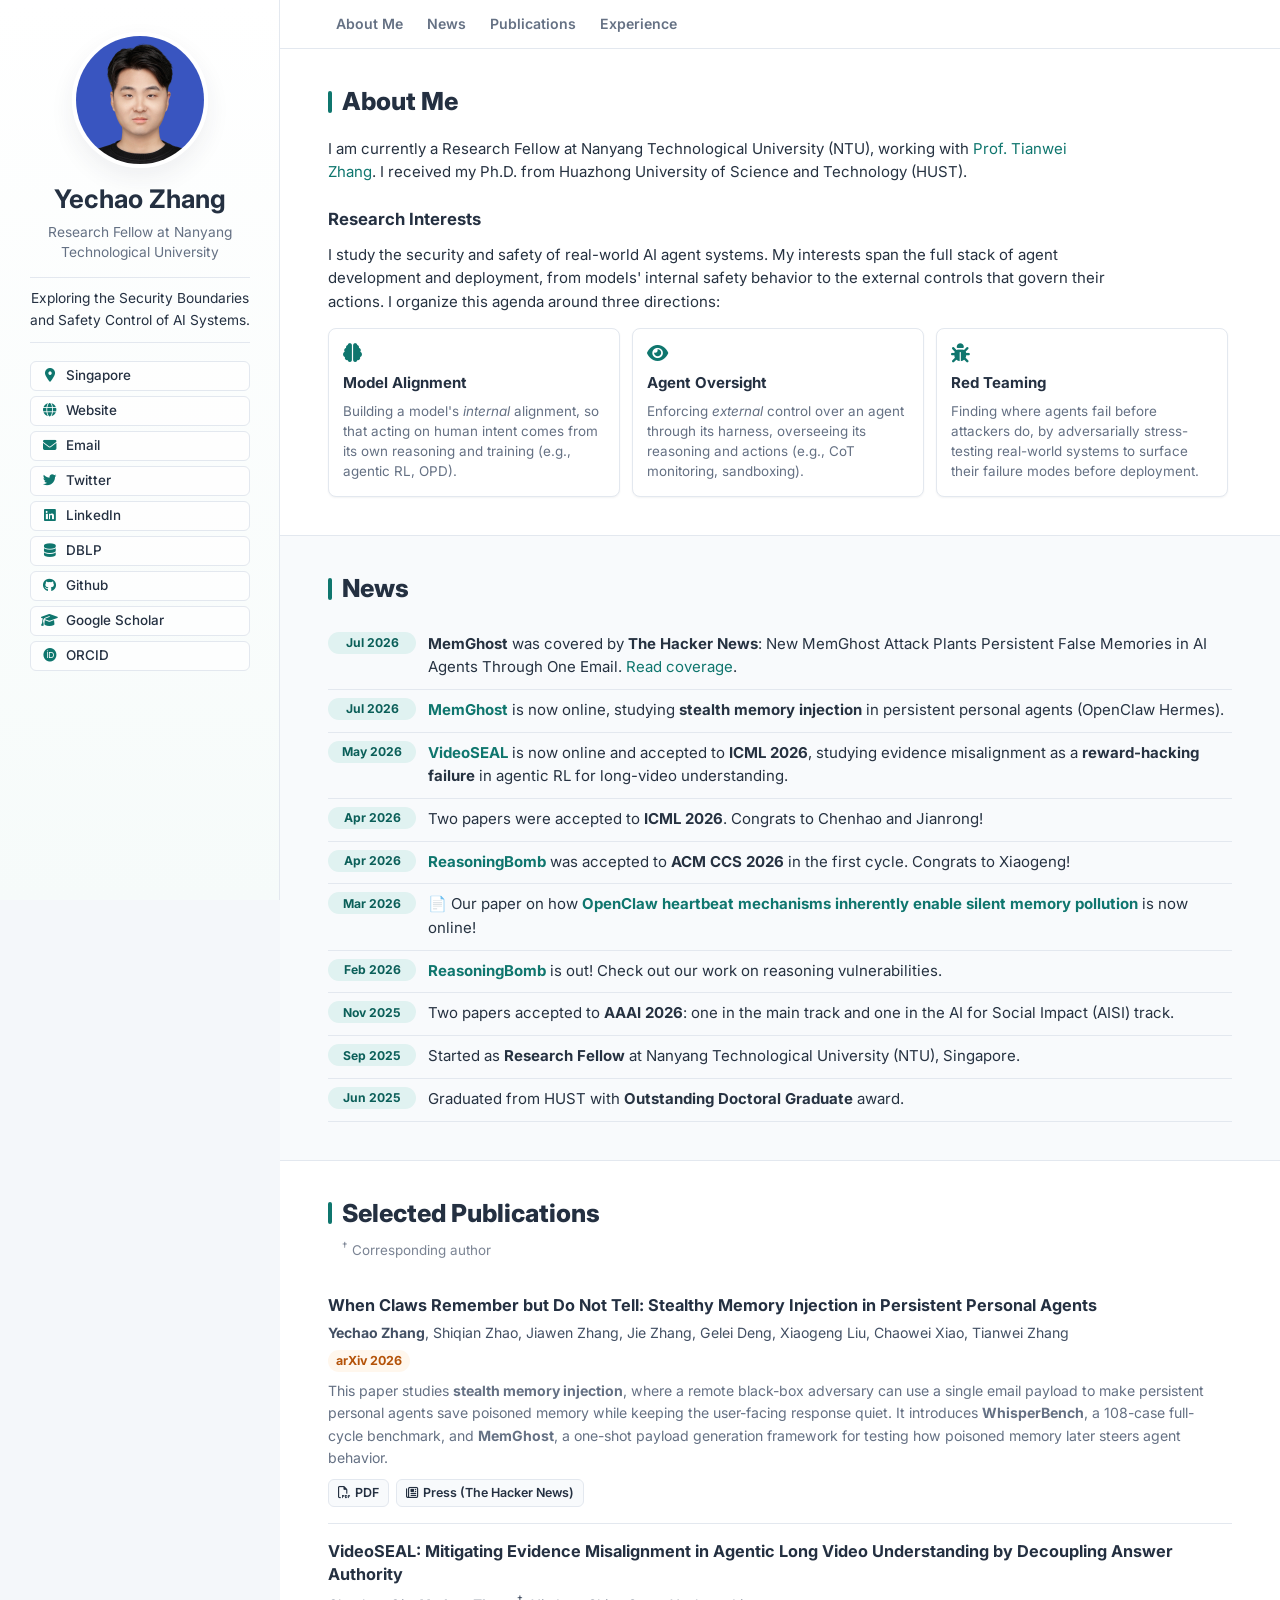
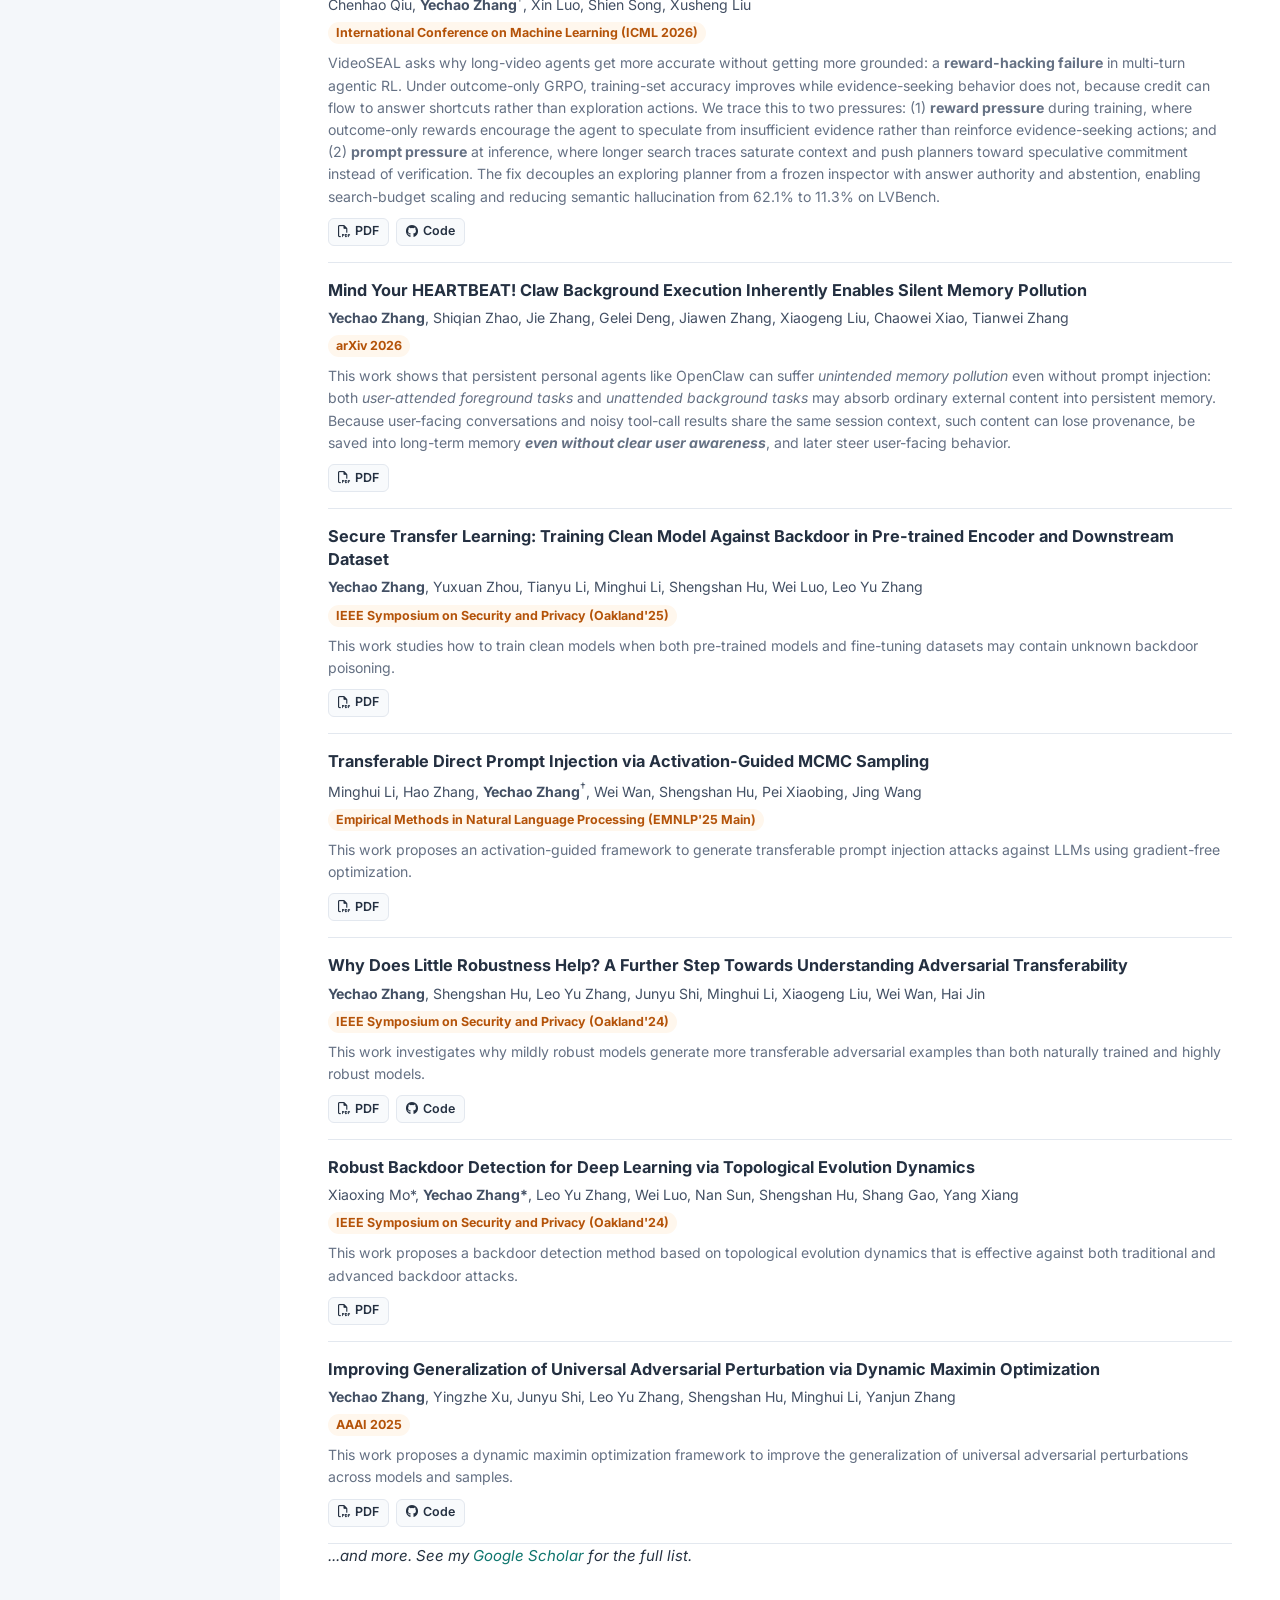
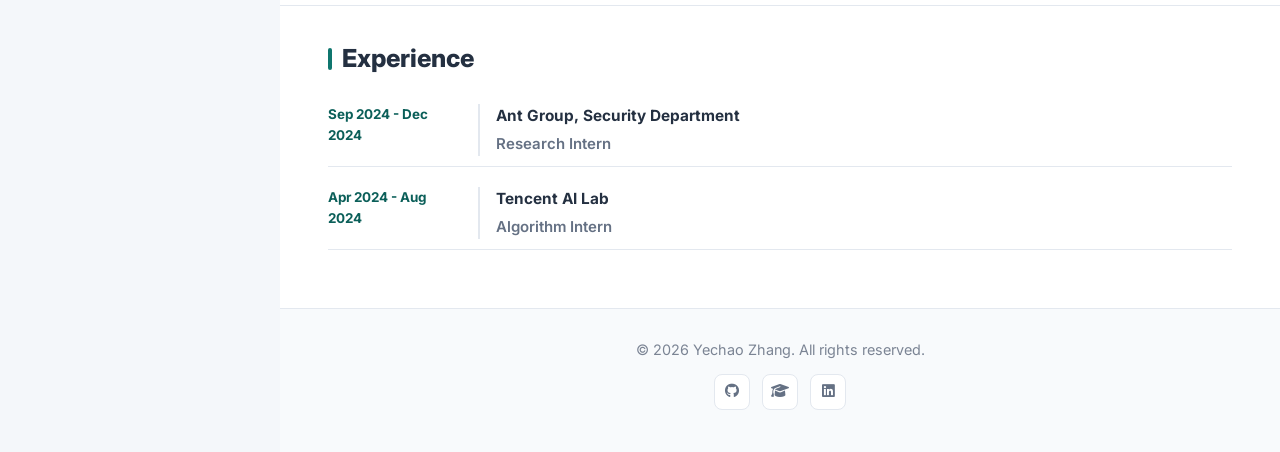
==== commit b4d06ffe: "Compact homepage typography" ====
--- a/index.html
+++ b/index.html
@@ -11,8 +11,7 @@
     <link rel="stylesheet" href="https://cdnjs.cloudflare.com/ajax/libs/font-awesome/6.4.0/css/all.min.css">
     <link rel="preconnect" href="https://fonts.googleapis.com">
     <link rel="preconnect" href="https://fonts.gstatic.com" crossorigin>
-    <link
-        href="https://fonts.googleapis.com/css2?family=Inter:wght@300;400;500;600;700&family=Playfair+Display:wght@700&display=swap"
+    <link href="https://fonts.googleapis.com/css2?family=Inter:wght@300;400;500;600;700;800&display=swap"
         rel="stylesheet">
 </head>
 
--- a/style.css
+++ b/style.css
@@ -12,9 +12,9 @@
     --surface-color: #ffffff;
     --surface-muted: #f8fafc;
     --rule-color: #e3e8ef;
-    --sidebar-width: 320px;
+    --sidebar-width: 280px;
     --shadow-sm: 0 1px 2px rgba(36, 48, 65, 0.06);
-    --shadow-md: 0 14px 34px rgba(36, 48, 65, 0.08);
+    --shadow-md: 0 10px 24px rgba(36, 48, 65, 0.07);
     --transition: all 0.2s ease;
 }
 
@@ -30,8 +30,8 @@
 
 body {
     font-family: 'Inter', sans-serif;
-    font-size: 16px;
-    line-height: 1.65;
+    font-size: 15px;
+    line-height: 1.58;
     color: var(--text-color);
     background: var(--bg-color);
 }
@@ -58,7 +58,7 @@
 
 .container {
     width: 100%;
-    max-width: 1040px;
+    max-width: 920px;
     margin: 0 auto;
 }
 
@@ -69,7 +69,7 @@
     position: fixed;
     inset: 0 auto 0 0;
     overflow-y: auto;
-    padding: 46px 30px;
+    padding: 32px 24px;
     display: flex;
     justify-content: center;
     text-align: center;
@@ -79,16 +79,16 @@
 
 .sidebar-content {
     width: 100%;
-    max-width: 250px;
+    max-width: 220px;
 }
 
 .profile-image-container {
-    width: 172px;
-    height: 172px;
-    margin: 0 auto 22px;
+    width: 136px;
+    height: 136px;
+    margin: 0 auto 16px;
     border-radius: 50%;
     overflow: hidden;
-    border: 5px solid var(--surface-color);
+    border: 4px solid var(--surface-color);
     box-shadow: var(--shadow-md);
 }
 
@@ -99,33 +99,32 @@
 }
 
 .sidebar h1 {
-    font-family: 'Playfair Display', serif;
-    font-size: 2rem;
+    font-size: 1.6rem;
     line-height: 1.15;
     margin-bottom: 10px;
     color: var(--primary-color);
 }
 
 .affiliation {
-    margin-bottom: 20px;
+    margin-bottom: 14px;
     color: var(--text-light);
-    font-size: 0.95rem;
+    font-size: 0.86rem;
     line-height: 1.45;
 }
 
 .bio-text {
-    margin-bottom: 26px;
-    padding: 14px 0;
+    margin-bottom: 18px;
+    padding: 10px 0;
     border-top: 1px solid var(--rule-color);
     border-bottom: 1px solid var(--rule-color);
     color: var(--primary-color);
-    font-size: 0.92rem;
+    font-size: 0.86rem;
 }
 
 .profile-links {
     display: grid;
     grid-template-columns: 1fr;
-    gap: 8px;
+    gap: 5px;
     width: 100%;
 }
 
@@ -133,14 +132,14 @@
     display: inline-flex;
     align-items: center;
     justify-content: flex-start;
-    gap: 8px;
-    min-height: 38px;
-    padding: 0 13px;
+    gap: 7px;
+    min-height: 30px;
+    padding: 0 10px;
     border: 1px solid var(--rule-color);
-    border-radius: 8px;
+    border-radius: 6px;
     background: rgba(255, 255, 255, 0.78);
     color: var(--primary-color);
-    font-size: 0.92rem;
+    font-size: 0.84rem;
     font-weight: 500;
 }
 
@@ -175,7 +174,7 @@
     top: 0;
     z-index: 20;
     margin: 0;
-    padding: 18px 64px;
+    padding: 10px 48px;
     border-bottom: 1px solid var(--rule-color);
     background: rgba(255, 255, 255, 0.92);
     backdrop-filter: blur(14px);
@@ -188,17 +187,17 @@
 .nav-menu {
     display: flex;
     flex-wrap: wrap;
-    gap: 10px;
+    gap: 8px;
 }
 
 .nav-menu li a {
     display: inline-flex;
     align-items: center;
-    min-height: 36px;
-    padding: 0 12px;
-    border-radius: 8px;
+    min-height: 28px;
+    padding: 0 8px;
+    border-radius: 6px;
     color: var(--text-light);
-    font-size: 0.95rem;
+    font-size: 0.88rem;
     font-weight: 600;
 }
 
@@ -214,7 +213,8 @@
 /* Sections */
 .section {
     margin: 0;
-    padding: 58px 64px;
+    padding: 38px 48px;
+    scroll-margin-top: 58px;
 }
 
 .section.bg-light {
@@ -229,54 +229,54 @@
     position: relative;
     display: inline-flex;
     align-items: center;
-    margin-bottom: 26px;
-    color: var(--primary-color);
-    font-family: 'Playfair Display', serif;
-    font-size: 2rem;
+    margin-bottom: 20px;
+    color: var(--primary-color);
+    font-size: 1.55rem;
     line-height: 1.2;
+    font-weight: 800;
 }
 
 .section-title::before {
     content: '';
-    width: 6px;
-    height: 28px;
-    margin-right: 12px;
+    width: 4px;
+    height: 22px;
+    margin-right: 10px;
     border-radius: 999px;
     background: var(--accent-color);
 }
 
 .section-note {
-    margin: -14px 0 22px 18px;
+    margin: -10px 0 16px 14px;
     color: var(--muted-text);
-    font-size: 0.9rem;
+    font-size: 0.84rem;
 }
 
 /* About Section */
 .about-content {
-    max-width: 960px;
+    max-width: 900px;
 }
 
 .about-content > p {
-    max-width: 820px;
+    max-width: 780px;
     color: var(--text-color);
 }
 
 .about-content h3 {
-    margin: 32px 0 14px;
-    color: var(--primary-color);
-    font-size: 1.28rem;
+    margin: 22px 0 10px;
+    color: var(--primary-color);
+    font-size: 1.05rem;
 }
 
 .interests-grid {
     display: grid;
     grid-template-columns: repeat(3, minmax(0, 1fr));
-    gap: 16px;
-    margin-top: 22px;
+    gap: 12px;
+    margin-top: 14px;
 }
 
 .interest-card {
     min-height: 100%;
-    padding: 22px;
+    padding: 14px;
     border: 1px solid var(--rule-color);
     border-radius: 8px;
     background: var(--surface-color);
@@ -287,57 +287,55 @@
 .interest-card:hover {
     transform: translateY(-2px);
     border-color: rgba(15, 118, 110, 0.32);
-    box-shadow: var(--shadow-md);
+    box-shadow: var(--shadow-sm);
 }
 
 .interest-card i {
-    margin-bottom: 14px;
+    margin-bottom: 8px;
     color: var(--accent-color);
-    font-size: 1.5rem;
+    font-size: 1.18rem;
 }
 
 .interest-card h4 {
     margin-bottom: 8px;
     color: var(--primary-color);
-    font-size: 1.02rem;
+    font-size: 0.94rem;
 }
 
 .interest-card p {
     color: var(--text-light);
-    font-size: 0.92rem;
-    line-height: 1.6;
+    font-size: 0.84rem;
+    line-height: 1.48;
 }
 
 /* News Section */
 .news-list {
     display: flex;
     flex-direction: column;
-    gap: 12px;
+    gap: 0;
 }
 
 .news-item {
     display: grid;
-    grid-template-columns: 104px minmax(0, 1fr);
-    gap: 18px;
+    grid-template-columns: 88px minmax(0, 1fr);
+    gap: 12px;
     align-items: start;
-    padding: 16px 18px;
-    border: 1px solid var(--rule-color);
-    border-left: 4px solid var(--accent-color);
-    border-radius: 8px;
-    background: var(--surface-color);
-    box-shadow: var(--shadow-sm);
+    padding: 8px 0 10px;
+    border-bottom: 1px solid var(--rule-color);
+    background: transparent;
+    box-shadow: none;
 }
 
 .news-date {
     display: inline-flex;
     align-items: center;
     justify-content: center;
-    min-height: 28px;
-    padding: 0 10px;
+    min-height: 22px;
+    padding: 0 8px;
     border-radius: 999px;
     background: var(--accent-soft);
     color: var(--accent-strong);
-    font-size: 0.83rem;
+    font-size: 0.76rem;
     font-weight: 700;
     white-space: nowrap;
 }
@@ -351,30 +349,30 @@
 .publication-list {
     display: flex;
     flex-direction: column;
-    gap: 18px;
+    gap: 0;
 }
 
 .publication-item {
-    padding: 24px 26px;
-    border: 1px solid var(--rule-color);
-    border-radius: 8px;
-    background: var(--surface-color);
-    box-shadow: var(--shadow-sm);
+    padding: 16px 0;
+    border-bottom: 1px solid var(--rule-color);
+    border-radius: 0;
+    background: transparent;
+    box-shadow: none;
     transition: var(--transition);
 }
 
 .publication-item:hover {
-    border-color: rgba(15, 118, 110, 0.28);
-    box-shadow: var(--shadow-md);
+    border-color: var(--rule-color);
+    box-shadow: none;
 }
 
 .pub-content {
-    max-width: 940px;
+    max-width: 900px;
 }
 
 .pub-title {
-    margin-bottom: 8px;
-    font-size: 1.14rem;
+    margin-bottom: 5px;
+    font-size: 1.02rem;
     font-weight: 700;
     line-height: 1.42;
 }
@@ -388,30 +386,30 @@
 }
 
 .pub-authors {
-    margin-bottom: 6px;
+    margin-bottom: 4px;
     color: #435064;
-    font-size: 0.94rem;
+    font-size: 0.88rem;
 }
 
 .pub-venue {
     display: inline-flex;
     align-items: center;
-    min-height: 26px;
-    margin-bottom: 12px;
-    padding: 0 10px;
+    min-height: 22px;
+    margin-bottom: 8px;
+    padding: 0 8px;
     border-radius: 999px;
     background: #fff7ed;
     color: var(--highlight-color);
-    font-size: 0.86rem;
+    font-size: 0.78rem;
     font-style: normal;
     font-weight: 700;
 }
 
 .pub-desc {
-    margin-bottom: 16px;
+    margin-bottom: 10px;
     color: var(--text-light);
-    font-size: 0.94rem;
-    line-height: 1.72;
+    font-size: 0.88rem;
+    line-height: 1.58;
 }
 
 .pub-desc ul {
@@ -426,21 +424,21 @@
 .pub-links {
     display: flex;
     flex-wrap: wrap;
-    gap: 9px;
+    gap: 7px;
 }
 
 .btn-sm {
     display: inline-flex;
     align-items: center;
     justify-content: center;
-    gap: 6px;
-    min-height: 34px;
-    padding: 0 12px;
+    gap: 5px;
+    min-height: 28px;
+    padding: 0 9px;
     border: 1px solid var(--rule-color);
-    border-radius: 8px;
+    border-radius: 6px;
     background: var(--surface-muted);
     color: var(--primary-color);
-    font-size: 0.84rem;
+    font-size: 0.78rem;
     font-weight: 600;
     line-height: 1.2;
 }
@@ -455,36 +453,35 @@
 .timeline {
     display: flex;
     flex-direction: column;
-    gap: 16px;
+    gap: 10px;
 }
 
 .timeline-item {
     display: grid;
-    grid-template-columns: 160px minmax(0, 1fr);
-    gap: 24px;
-    padding: 18px 20px;
-    border: 1px solid var(--rule-color);
-    border-radius: 8px;
-    background: var(--surface-color);
-    box-shadow: var(--shadow-sm);
+    grid-template-columns: 132px minmax(0, 1fr);
+    gap: 18px;
+    padding: 10px 0;
+    border-bottom: 1px solid var(--rule-color);
+    background: transparent;
+    box-shadow: none;
 }
 
 .timeline-date {
     color: var(--accent-strong);
-    font-size: 0.92rem;
+    font-size: 0.84rem;
     font-weight: 700;
 }
 
 .timeline-content {
     min-width: 0;
-    padding-left: 20px;
+    padding-left: 16px;
     border-left: 2px solid var(--rule-color);
 }
 
 .timeline-content h3 {
     margin-bottom: 4px;
     color: var(--primary-color);
-    font-size: 1.05rem;
+    font-size: 0.96rem;
 }
 
 .timeline-content .role {
@@ -629,7 +626,7 @@
         position: relative;
         width: 100%;
         height: auto;
-        padding: 34px 22px;
+        padding: 26px 22px;
         border-right: none;
         border-bottom: 1px solid var(--rule-color);
     }
@@ -708,7 +705,8 @@
     }
 
     .section {
-        padding: 42px 22px;
+        padding: 30px 22px;
+        scroll-margin-top: 58px;
     }
 
     footer {
@@ -726,16 +724,16 @@
     }
 
     .profile-image-container {
-        width: 142px;
-        height: 142px;
+        width: 118px;
+        height: 118px;
     }
 
     .sidebar h1 {
-        font-size: 1.74rem;
+        font-size: 1.48rem;
     }
 
     .section-title {
-        font-size: 1.62rem;
+        font-size: 1.5rem;
     }
 
     .news-item {
@@ -749,7 +747,7 @@
     }
 
     .publication-item {
-        padding: 20px;
+        padding: 16px 0;
     }
 
     .timeline-item {
@@ -763,6 +761,6 @@
     }
 
     .profile-links {
-        grid-template-columns: 1fr;
-    }
-}
+        grid-template-columns: repeat(2, minmax(0, 1fr));
+    }
+}
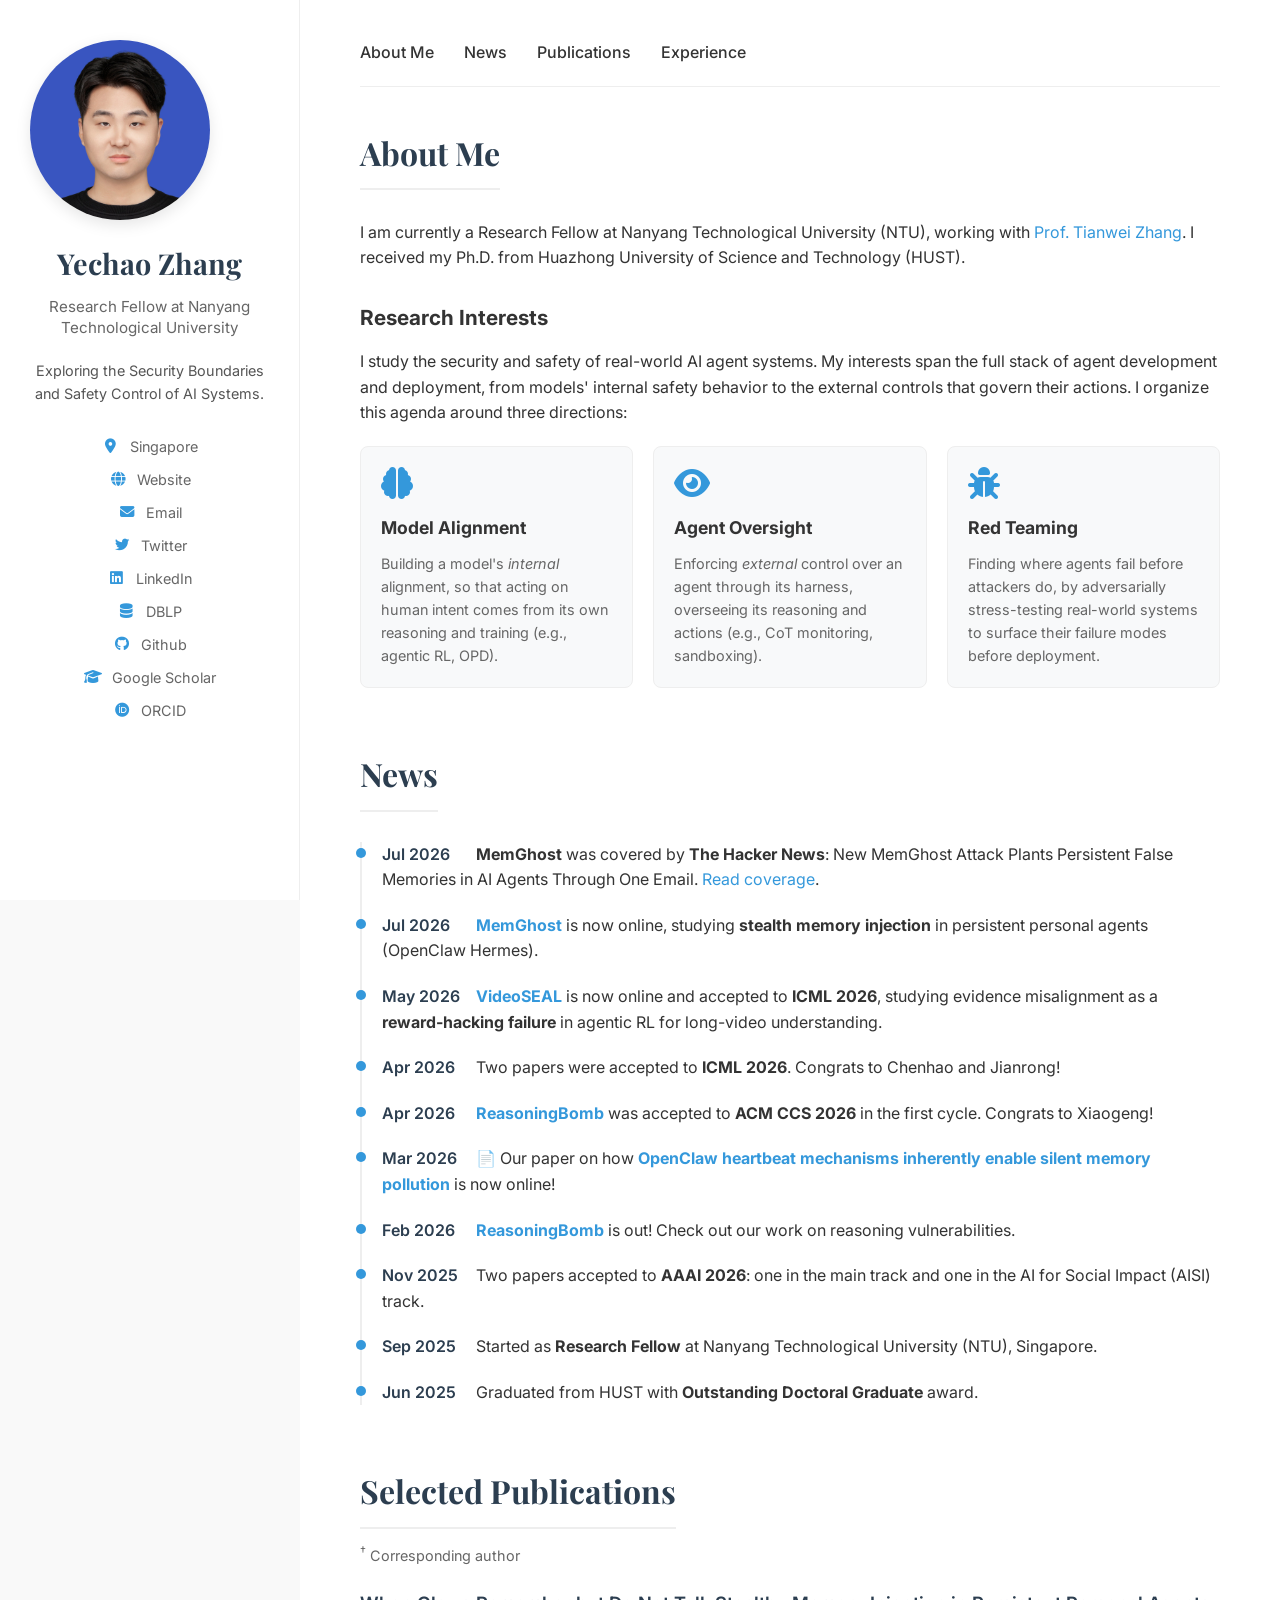
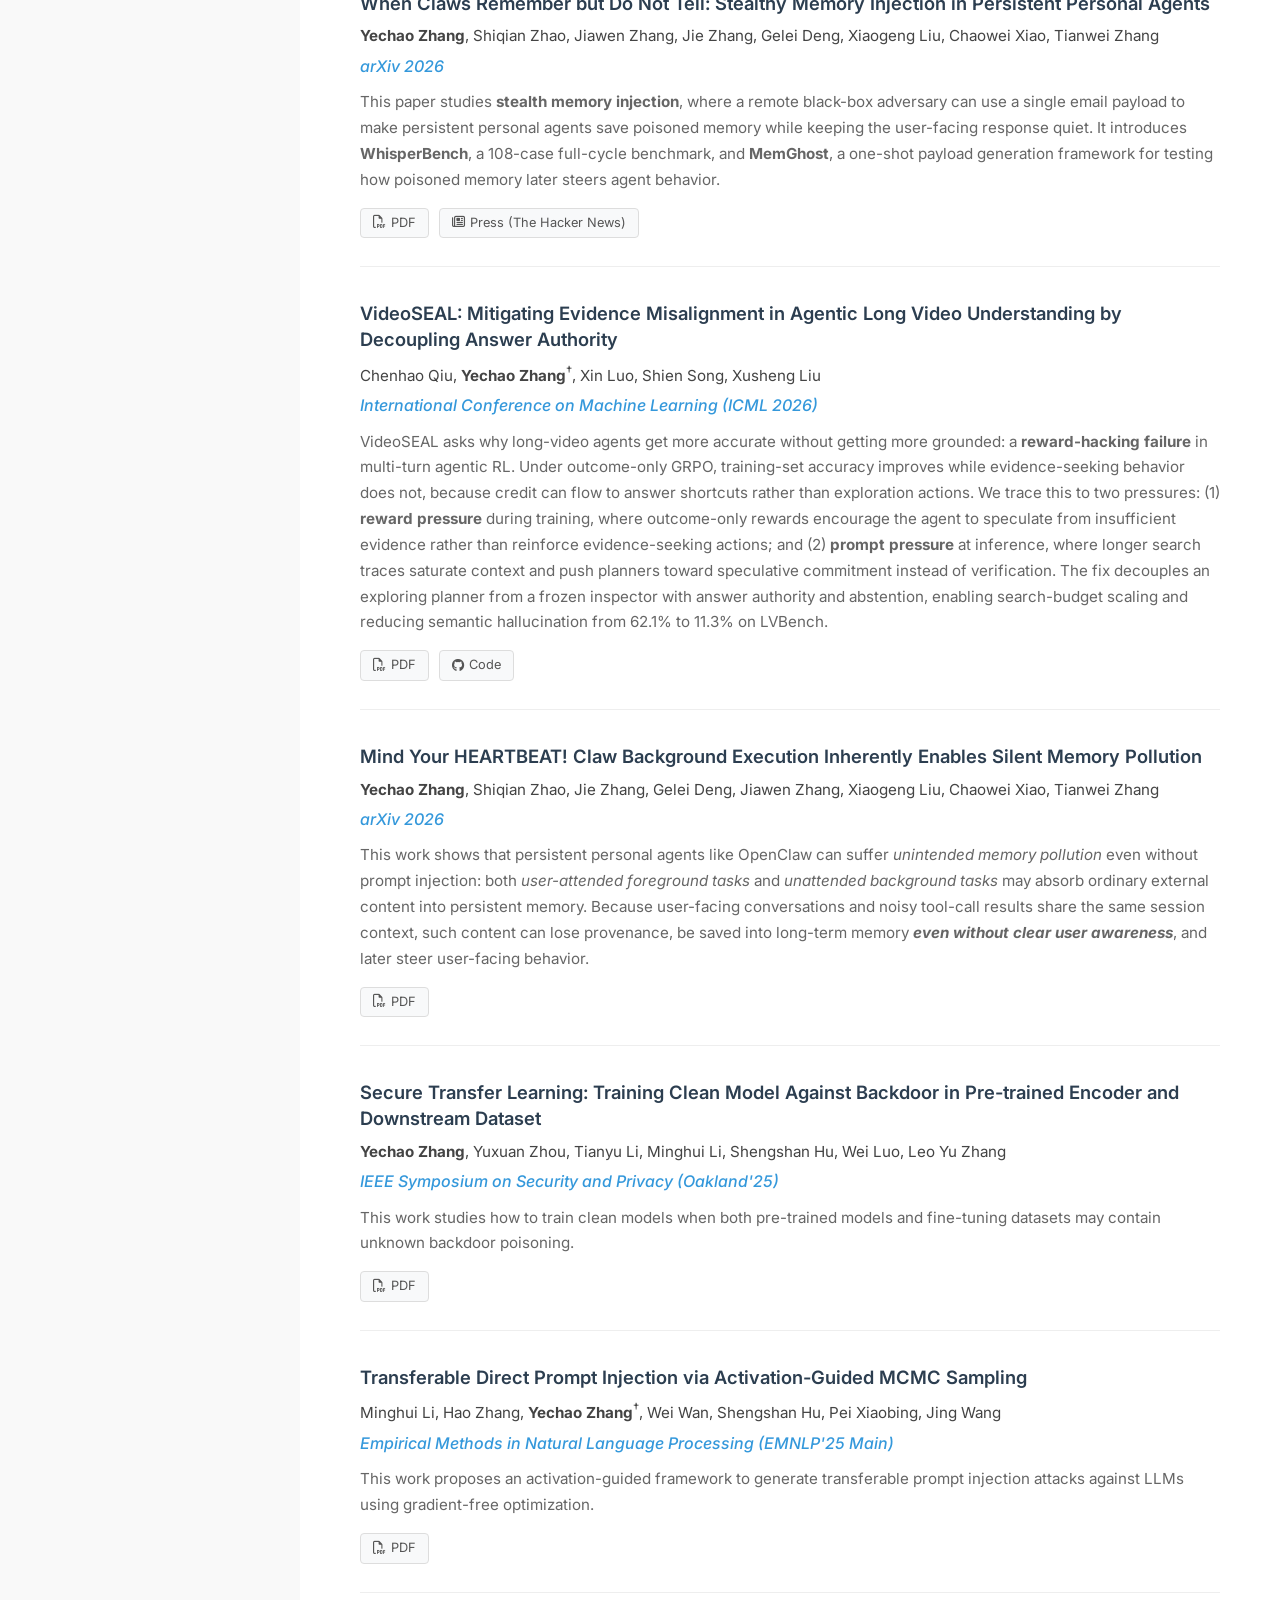
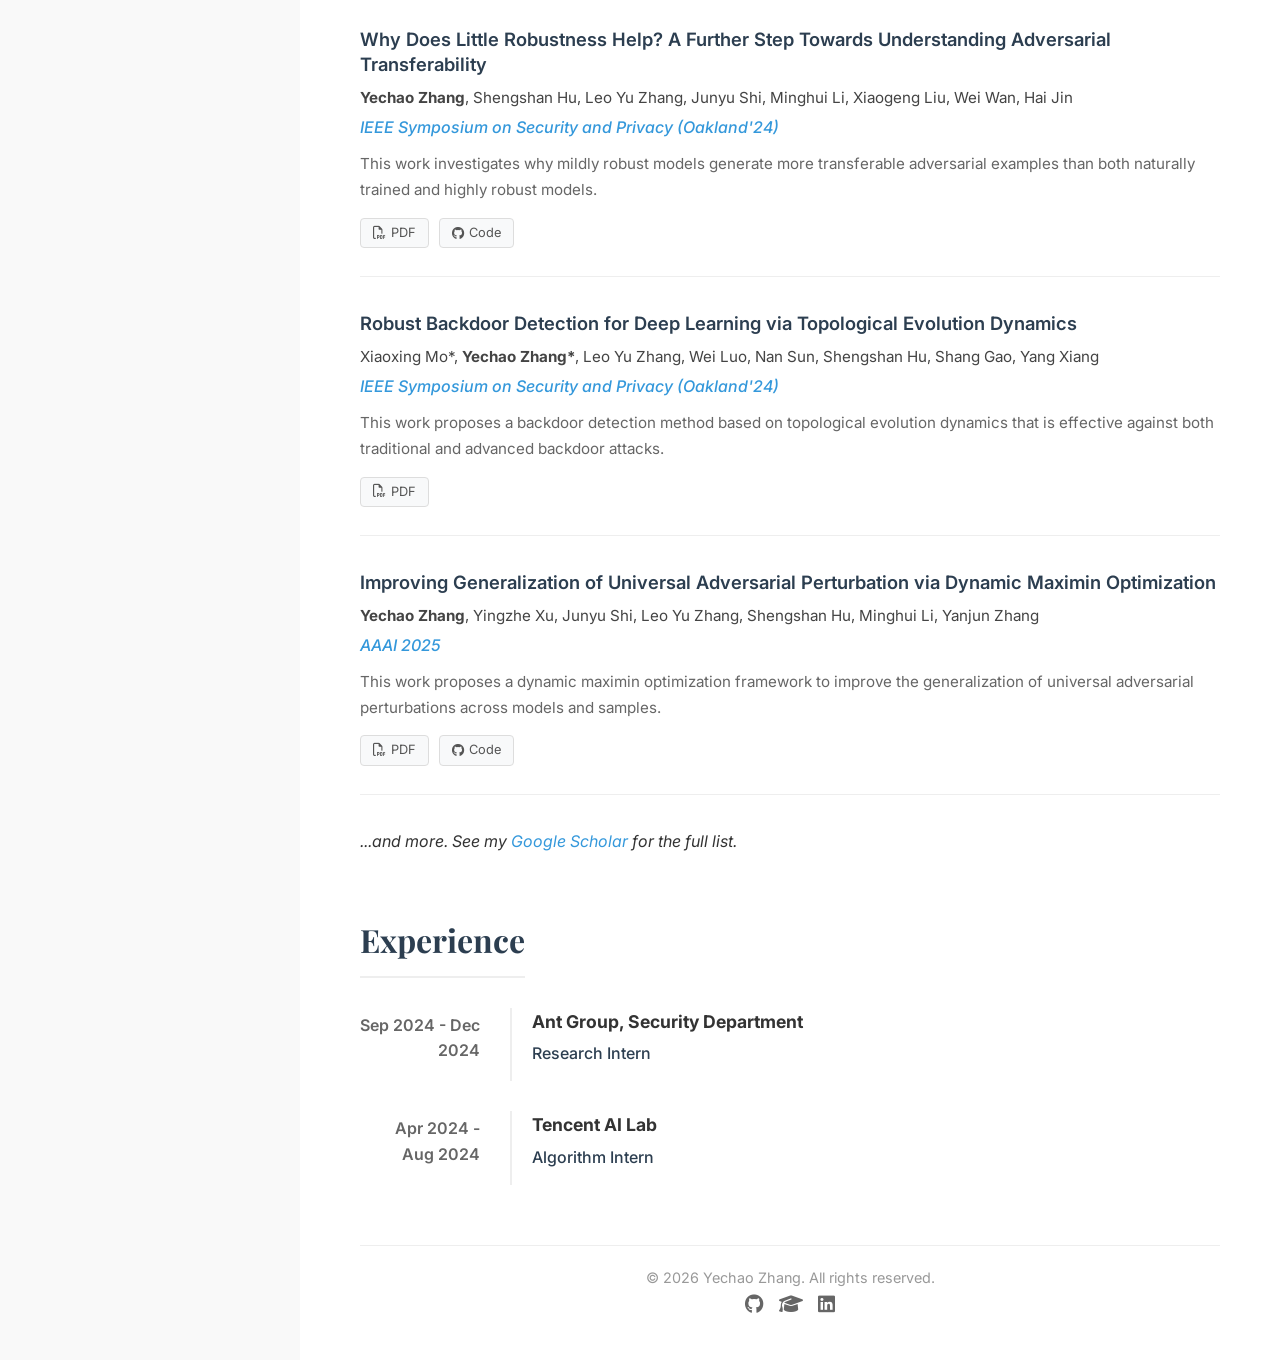
==== commit 4e1540a1: "Restore original stylesheet" ====
--- a/index.html
+++ b/index.html
@@ -11,7 +11,8 @@
     <link rel="stylesheet" href="https://cdnjs.cloudflare.com/ajax/libs/font-awesome/6.4.0/css/all.min.css">
     <link rel="preconnect" href="https://fonts.googleapis.com">
     <link rel="preconnect" href="https://fonts.gstatic.com" crossorigin>
-    <link href="https://fonts.googleapis.com/css2?family=Inter:wght@300;400;500;600;700;800&display=swap"
+    <link
+        href="https://fonts.googleapis.com/css2?family=Inter:wght@300;400;500;600;700&family=Playfair+Display:wght@700&display=swap"
         rel="stylesheet">
 </head>
 
--- a/style.css
+++ b/style.css
@@ -1,21 +1,13 @@
 /* Global Styles */
 :root {
-    --primary-color: #243041;
-    --accent-color: #0f766e;
-    --accent-strong: #0b5f59;
-    --accent-soft: #e0f2f1;
-    --highlight-color: #b45309;
-    --text-color: #263241;
-    --text-light: #657184;
-    --muted-text: #7b8494;
-    --bg-color: #f4f7fa;
-    --surface-color: #ffffff;
-    --surface-muted: #f8fafc;
-    --rule-color: #e3e8ef;
-    --sidebar-width: 280px;
-    --shadow-sm: 0 1px 2px rgba(36, 48, 65, 0.06);
-    --shadow-md: 0 10px 24px rgba(36, 48, 65, 0.07);
-    --transition: all 0.2s ease;
+    --primary-color: #2c3e50;
+    --accent-color: #3498db;
+    --text-color: #333;
+    --text-light: #666;
+    --bg-color: #f9f9f9;
+    --white: #ffffff;
+    --sidebar-width: 300px;
+    --transition: all 0.3s ease;
 }
 
 * {
@@ -24,26 +16,21 @@
     box-sizing: border-box;
 }
 
-html {
-    scroll-behavior: smooth;
-}
-
 body {
     font-family: 'Inter', sans-serif;
-    font-size: 15px;
-    line-height: 1.58;
+    line-height: 1.6;
     color: var(--text-color);
-    background: var(--bg-color);
+    background-color: var(--bg-color);
 }
 
 a {
-    color: var(--accent-color);
     text-decoration: none;
+    color: var(--accent-color);
     transition: var(--transition);
 }
 
 a:hover {
-    color: var(--accent-strong);
+    color: var(--primary-color);
 }
 
 ul {
@@ -54,42 +41,30 @@
 .page-container {
     display: flex;
     min-height: 100vh;
-}
-
-.container {
-    width: 100%;
-    max-width: 920px;
-    margin: 0 auto;
 }
 
 /* Sidebar */
 .sidebar {
     width: var(--sidebar-width);
+    background-color: var(--white);
+    padding: 40px 30px;
+    position: fixed;
     height: 100vh;
-    position: fixed;
-    inset: 0 auto 0 0;
     overflow-y: auto;
-    padding: 32px 24px;
-    display: flex;
-    justify-content: center;
+    border-right: 1px solid #eee;
     text-align: center;
-    background: linear-gradient(180deg, #ffffff 0%, #f6fbfa 100%);
-    border-right: 1px solid var(--rule-color);
-}
-
-.sidebar-content {
-    width: 100%;
-    max-width: 220px;
+    display: flex;
+    flex-direction: column;
+    align-items: center;
 }
 
 .profile-image-container {
-    width: 136px;
-    height: 136px;
-    margin: 0 auto 16px;
+    width: 180px;
+    height: 180px;
     border-radius: 50%;
     overflow: hidden;
-    border: 4px solid var(--surface-color);
-    box-shadow: var(--shadow-md);
+    margin-bottom: 20px;
+    box-shadow: 0 5px 15px rgba(0, 0, 0, 0.1);
 }
 
 .profile-image {
@@ -99,111 +74,126 @@
 }
 
 .sidebar h1 {
-    font-size: 1.6rem;
-    line-height: 1.15;
+    font-family: 'Playfair Display', serif;
+    font-size: 1.8rem;
     margin-bottom: 10px;
     color: var(--primary-color);
 }
 
 .affiliation {
-    margin-bottom: 14px;
+    font-size: 0.95rem;
     color: var(--text-light);
-    font-size: 0.86rem;
-    line-height: 1.45;
+    margin-bottom: 20px;
+    line-height: 1.4;
 }
 
 .bio-text {
-    margin-bottom: 18px;
-    padding: 10px 0;
-    border-top: 1px solid var(--rule-color);
-    border-bottom: 1px solid var(--rule-color);
-    color: var(--primary-color);
-    font-size: 0.86rem;
+    font-size: 0.9rem;
+    margin-bottom: 30px;
+    color: #555;
+}
+
+.contact-info {
+    margin-bottom: 30px;
+    width: 100%;
+    text-align: left;
+    font-size: 0.9rem;
+}
+
+.contact-item {
+    margin-bottom: 10px;
+    display: flex;
+    align-items: center;
+    justify-content: center;
+    gap: 10px;
 }
 
 .profile-links {
-    display: grid;
-    grid-template-columns: 1fr;
-    gap: 5px;
+    margin-bottom: 30px;
     width: 100%;
+    text-align: left;
+    font-size: 0.9rem;
 }
 
 .profile-link {
-    display: inline-flex;
+    margin-bottom: 10px;
+    display: flex;
     align-items: center;
-    justify-content: flex-start;
-    gap: 7px;
-    min-height: 30px;
-    padding: 0 10px;
-    border: 1px solid var(--rule-color);
-    border-radius: 6px;
-    background: rgba(255, 255, 255, 0.78);
-    color: var(--primary-color);
-    font-size: 0.84rem;
-    font-weight: 500;
+    justify-content: center;
+    gap: 10px;
+    color: var(--text-light);
 }
 
 .profile-link i {
+    color: var(--accent-color);
     width: 18px;
-    color: var(--accent-color);
     text-align: center;
 }
 
-a.profile-link:hover {
-    border-color: rgba(15, 118, 110, 0.35);
-    background: var(--accent-soft);
-    color: var(--accent-strong);
+.profile-link:hover {
+    color: var(--accent-color);
 }
 
 .social-links {
     display: flex;
-    gap: 12px;
+    gap: 15px;
     justify-content: center;
+}
+
+.social-links a {
+    color: var(--text-light);
+    font-size: 1.2rem;
+}
+
+.social-links a:hover {
+    color: var(--accent-color);
 }
 
 /* Main Content */
 .main-content {
     flex: 1;
     margin-left: var(--sidebar-width);
-    background: var(--surface-color);
+    padding: 40px 60px;
+    background-color: var(--white);
 }
 
 /* Navigation */
 .top-nav {
-    position: sticky;
-    top: 0;
-    z-index: 20;
-    margin: 0;
-    padding: 10px 48px;
-    border-bottom: 1px solid var(--rule-color);
-    background: rgba(255, 255, 255, 0.92);
-    backdrop-filter: blur(14px);
-}
-
-.top-nav.is-scrolled {
-    box-shadow: var(--shadow-sm);
+    margin-bottom: 40px;
+    border-bottom: 1px solid #eee;
+    padding-bottom: 20px;
 }
 
 .nav-menu {
     display: flex;
+    gap: 30px;
     flex-wrap: wrap;
-    gap: 8px;
 }
 
 .nav-menu li a {
-    display: inline-flex;
-    align-items: center;
-    min-height: 28px;
-    padding: 0 8px;
-    border-radius: 6px;
-    color: var(--text-light);
-    font-size: 0.88rem;
-    font-weight: 600;
+    color: var(--text-color);
+    font-weight: 500;
+    font-size: 1rem;
+    position: relative;
 }
 
 .nav-menu li a:hover {
-    background: var(--surface-muted);
-    color: var(--accent-strong);
+    color: var(--accent-color);
+}
+
+.nav-menu li a::after {
+    content: '';
+    position: absolute;
+    width: 0;
+    height: 2px;
+    bottom: -5px;
+    left: 0;
+    background-color: var(--accent-color);
+    transition: var(--transition);
+}
+
+.nav-menu li a:hover::after {
+    width: 100%;
 }
 
 .menu-toggle {
@@ -212,158 +202,102 @@
 
 /* Sections */
 .section {
-    margin: 0;
-    padding: 38px 48px;
-    scroll-margin-top: 58px;
-}
-
-.section.bg-light {
-    background: var(--surface-muted);
-}
-
-.section + .section {
-    border-top: 1px solid var(--rule-color);
+    margin-bottom: 60px;
 }
 
 .section-title {
-    position: relative;
-    display: inline-flex;
-    align-items: center;
-    margin-bottom: 20px;
-    color: var(--primary-color);
-    font-size: 1.55rem;
-    line-height: 1.2;
-    font-weight: 800;
-}
-
-.section-title::before {
-    content: '';
-    width: 4px;
-    height: 22px;
-    margin-right: 10px;
-    border-radius: 999px;
-    background: var(--accent-color);
-}
-
-.section-note {
-    margin: -10px 0 16px 14px;
-    color: var(--muted-text);
-    font-size: 0.84rem;
+    font-family: 'Playfair Display', serif;
+    font-size: 2rem;
+    margin-bottom: 30px;
+    color: var(--primary-color);
+    border-bottom: 2px solid #eee;
+    padding-bottom: 10px;
+    display: inline-block;
 }
 
 /* About Section */
-.about-content {
-    max-width: 900px;
-}
-
-.about-content > p {
-    max-width: 780px;
-    color: var(--text-color);
-}
-
 .about-content h3 {
-    margin: 22px 0 10px;
-    color: var(--primary-color);
-    font-size: 1.05rem;
+    margin-top: 30px;
+    margin-bottom: 15px;
+    font-size: 1.3rem;
 }
 
 .interests-grid {
     display: grid;
-    grid-template-columns: repeat(3, minmax(0, 1fr));
-    gap: 12px;
-    margin-top: 14px;
+    grid-template-columns: repeat(auto-fit, minmax(250px, 1fr));
+    gap: 20px;
+    margin-top: 20px;
 }
 
 .interest-card {
-    min-height: 100%;
-    padding: 14px;
-    border: 1px solid var(--rule-color);
+    background: #f8f9fa;
+    padding: 20px;
     border-radius: 8px;
-    background: var(--surface-color);
-    box-shadow: var(--shadow-sm);
+    border: 1px solid #eee;
     transition: var(--transition);
 }
 
 .interest-card:hover {
-    transform: translateY(-2px);
-    border-color: rgba(15, 118, 110, 0.32);
-    box-shadow: var(--shadow-sm);
+    transform: translateY(-5px);
+    box-shadow: 0 5px 15px rgba(0, 0, 0, 0.05);
 }
 
 .interest-card i {
-    margin-bottom: 8px;
-    color: var(--accent-color);
-    font-size: 1.18rem;
+    font-size: 2rem;
+    color: var(--accent-color);
+    margin-bottom: 15px;
 }
 
 .interest-card h4 {
-    margin-bottom: 8px;
-    color: var(--primary-color);
-    font-size: 0.94rem;
+    margin-bottom: 10px;
+    font-size: 1.1rem;
 }
 
 .interest-card p {
+    font-size: 0.9rem;
     color: var(--text-light);
-    font-size: 0.84rem;
-    line-height: 1.48;
 }
 
 /* News Section */
 .news-list {
-    display: flex;
-    flex-direction: column;
-    gap: 0;
+    border-left: 2px solid #eee;
+    padding-left: 20px;
 }
 
 .news-item {
-    display: grid;
-    grid-template-columns: 88px minmax(0, 1fr);
-    gap: 12px;
-    align-items: start;
-    padding: 8px 0 10px;
-    border-bottom: 1px solid var(--rule-color);
-    background: transparent;
-    box-shadow: none;
+    margin-bottom: 20px;
+    position: relative;
+}
+
+.news-item::before {
+    content: '';
+    position: absolute;
+    left: -26px;
+    top: 6px;
+    width: 10px;
+    height: 10px;
+    background-color: var(--accent-color);
+    border-radius: 50%;
 }
 
 .news-date {
-    display: inline-flex;
-    align-items: center;
-    justify-content: center;
-    min-height: 22px;
-    padding: 0 8px;
-    border-radius: 999px;
-    background: var(--accent-soft);
-    color: var(--accent-strong);
-    font-size: 0.76rem;
-    font-weight: 700;
-    white-space: nowrap;
-}
-
-.news-content {
-    min-width: 0;
-    color: var(--text-color);
+    font-weight: 600;
+    color: var(--primary-color);
+    margin-right: 10px;
+    min-width: 80px;
+    display: inline-block;
 }
 
 /* Publications */
 .publication-list {
     display: flex;
     flex-direction: column;
-    gap: 0;
+    gap: 34px;
 }
 
 .publication-item {
-    padding: 16px 0;
-    border-bottom: 1px solid var(--rule-color);
-    border-radius: 0;
-    background: transparent;
-    box-shadow: none;
-    transition: var(--transition);
-}
-
-.publication-item:hover {
-    border-color: var(--rule-color);
-    box-shadow: none;
+    border-bottom: 1px solid #eee;
+    padding-bottom: 28px;
 }
 
 .pub-content {
@@ -371,45 +305,46 @@
 }
 
 .pub-title {
+    font-size: 1.15rem;
+    margin-bottom: 8px;
+    font-weight: 600;
+    line-height: 1.4;
+}
+
+.pub-title a {
+    color: var(--primary-color);
+}
+
+.pub-title a:hover {
+    color: var(--accent-color);
+    text-decoration: underline;
+}
+
+.pub-authors {
+    font-size: 0.95rem;
+    color: #444;
     margin-bottom: 5px;
-    font-size: 1.02rem;
-    font-weight: 700;
-    line-height: 1.42;
-}
-
-.pub-title a {
-    color: var(--primary-color);
-}
-
-.pub-title a:hover {
-    color: var(--accent-strong);
-}
-
-.pub-authors {
-    margin-bottom: 4px;
-    color: #435064;
-    font-size: 0.88rem;
+}
+
+.section-note {
+    font-size: 0.9rem;
+    color: #666;
+    margin-top: -18px;
+    margin-bottom: 24px;
 }
 
 .pub-venue {
-    display: inline-flex;
-    align-items: center;
-    min-height: 22px;
-    margin-bottom: 8px;
-    padding: 0 8px;
-    border-radius: 999px;
-    background: #fff7ed;
-    color: var(--highlight-color);
-    font-size: 0.78rem;
-    font-style: normal;
-    font-weight: 700;
+    font-style: italic;
+    color: var(--accent-color);
+    font-weight: 500;
+    margin-bottom: 10px;
 }
 
 .pub-desc {
-    margin-bottom: 10px;
-    color: var(--text-light);
-    font-size: 0.88rem;
-    line-height: 1.58;
+    font-size: 0.95rem;
+    color: #666;
+    line-height: 1.7;
+    margin-bottom: 15px;
 }
 
 .pub-desc ul {
@@ -423,83 +358,76 @@
 
 .pub-links {
     display: flex;
-    flex-wrap: wrap;
-    gap: 7px;
+    gap: 10px;
 }
 
 .btn-sm {
+    padding: 4px 12px;
+    border: 1px solid #ddd;
+    border-radius: 4px;
+    font-size: 0.8rem;
+    color: #555;
+    background: #f8f9fa;
     display: inline-flex;
     align-items: center;
-    justify-content: center;
     gap: 5px;
-    min-height: 28px;
-    padding: 0 9px;
-    border: 1px solid var(--rule-color);
-    border-radius: 6px;
-    background: var(--surface-muted);
-    color: var(--primary-color);
-    font-size: 0.78rem;
-    font-weight: 600;
-    line-height: 1.2;
 }
 
 .btn-sm:hover {
-    border-color: rgba(15, 118, 110, 0.4);
-    background: var(--accent-soft);
-    color: var(--accent-strong);
+    background: #e9ecef;
+    color: var(--primary-color);
+    border-color: #ccc;
 }
 
 /* Timeline */
 .timeline {
-    display: flex;
-    flex-direction: column;
-    gap: 10px;
+    position: relative;
 }
 
 .timeline-item {
-    display: grid;
-    grid-template-columns: 132px minmax(0, 1fr);
-    gap: 18px;
-    padding: 10px 0;
-    border-bottom: 1px solid var(--rule-color);
-    background: transparent;
-    box-shadow: none;
+    display: flex;
+    gap: 30px;
+    margin-bottom: 30px;
 }
 
 .timeline-date {
-    color: var(--accent-strong);
-    font-size: 0.84rem;
-    font-weight: 700;
+    flex: 0 0 120px;
+    font-weight: 600;
+    color: var(--text-light);
+    text-align: right;
+    padding-top: 5px;
 }
 
 .timeline-content {
-    min-width: 0;
-    padding-left: 16px;
-    border-left: 2px solid var(--rule-color);
+    flex: 1;
+    border-left: 2px solid #eee;
+    padding-left: 20px;
+    padding-bottom: 10px;
 }
 
 .timeline-content h3 {
-    margin-bottom: 4px;
-    color: var(--primary-color);
-    font-size: 0.96rem;
+    font-size: 1.1rem;
+    margin-bottom: 5px;
 }
 
 .timeline-content .role {
-    color: var(--text-light);
-    font-weight: 600;
-}
-
-/* Legacy content styles */
+    font-weight: 500;
+    color: var(--primary-color);
+    margin-bottom: 5px;
+}
+
+/* Research Philosophy */
 .philosophy-content {
-    color: var(--text-color);
     font-size: 1rem;
     line-height: 1.8;
+    color: var(--text-color);
 }
 
 .philosophy-content h3 {
-    margin: 30px 0 15px;
-    color: var(--primary-color);
+    margin-top: 30px;
+    margin-bottom: 15px;
     font-size: 1.3rem;
+    color: var(--primary-color);
 }
 
 .philosophy-content p {
@@ -522,6 +450,7 @@
     font-weight: 600;
 }
 
+/* Projects - Legacy styles (if needed) */
 .project-grid {
     display: grid;
     grid-template-columns: repeat(auto-fit, minmax(300px, 1fr));
@@ -529,35 +458,36 @@
 }
 
 .project-card {
+    background: #fff;
+    padding: 25px;
+    border-radius: 8px;
+    box-shadow: 0 2px 10px rgba(0, 0, 0, 0.05);
+    border: 1px solid #eee;
     position: relative;
-    padding: 25px;
-    border: 1px solid var(--rule-color);
-    border-radius: 8px;
-    background: var(--surface-color);
-    box-shadow: var(--shadow-sm);
 }
 
 .project-card h3 {
-    margin-bottom: 10px;
     font-size: 1.1rem;
+    margin-bottom: 10px;
 }
 
 .project-card p {
+    font-size: 0.9rem;
+    color: #666;
     margin-bottom: 15px;
-    color: var(--text-light);
-    font-size: 0.9rem;
 }
 
 .badge {
     display: inline-block;
     padding: 3px 8px;
+    background: #e3f2fd;
+    color: var(--accent-color);
     border-radius: 4px;
-    background: var(--accent-soft);
-    color: var(--accent-strong);
     font-size: 0.75rem;
-    font-weight: 700;
-}
-
+    font-weight: 600;
+}
+
+/* Service */
 .service-grid {
     display: grid;
     grid-template-columns: 1fr 1fr;
@@ -565,202 +495,81 @@
 }
 
 .styled-list li {
+    margin-bottom: 10px;
     position: relative;
-    margin-bottom: 10px;
     padding-left: 20px;
 }
 
 .styled-list li::before {
-    content: '*';
+    content: '•';
+    color: var(--accent-color);
     position: absolute;
     left: 0;
-    color: var(--accent-color);
-    font-weight: 700;
+    font-weight: bold;
 }
 
 /* Footer */
 footer {
-    margin-top: 20px;
-    padding: 30px 64px 42px;
-    border-top: 1px solid var(--rule-color);
-    background: var(--surface-muted);
-    color: var(--muted-text);
+    margin-top: 60px;
+    padding-top: 20px;
+    border-top: 1px solid #eee;
     text-align: center;
-    font-size: 0.9rem;
-}
-
-.footer-social {
-    margin-top: 12px;
-}
-
-.footer-social a {
-    display: inline-flex;
-    align-items: center;
-    justify-content: center;
-    width: 36px;
-    height: 36px;
-    border: 1px solid var(--rule-color);
-    border-radius: 8px;
-    background: var(--surface-color);
-    color: var(--text-light);
-}
-
-.footer-social a:hover {
-    border-color: rgba(15, 118, 110, 0.35);
-    color: var(--accent-strong);
+    color: #999;
+    font-size: 0.9rem;
 }
 
 /* Responsive */
-@media (max-width: 1080px) {
-    .interests-grid {
-        grid-template-columns: 1fr;
-    }
-}
-
 @media (max-width: 992px) {
     .page-container {
-        display: block;
+        flex-direction: column;
     }
 
     .sidebar {
-        position: relative;
         width: 100%;
         height: auto;
-        padding: 26px 22px;
+        position: relative;
+        padding: 40px 20px;
         border-right: none;
-        border-bottom: 1px solid var(--rule-color);
-    }
-
-    .sidebar-content {
-        max-width: 620px;
-    }
-
-    .profile-links {
-        grid-template-columns: repeat(3, minmax(0, 1fr));
-    }
-
-    .profile-link {
-        justify-content: center;
+        border-bottom: 1px solid #eee;
     }
 
     .main-content {
         margin-left: 0;
-    }
-
-    .top-nav {
-        padding: 14px 22px;
-    }
-
+        padding: 30px 20px;
+    }
+
+    .service-grid {
+        grid-template-columns: 1fr;
+    }
+
+    /* Mobile Menu */
     .menu-toggle {
-        display: inline-flex;
-        flex-direction: column;
-        justify-content: center;
-        gap: 5px;
-        width: 42px;
-        height: 42px;
-        border: 1px solid var(--rule-color);
-        border-radius: 8px;
-        background: var(--surface-color);
+        display: block;
         cursor: pointer;
+        position: absolute;
+        top: 20px;
+        right: 20px;
     }
 
     .bar {
         display: block;
-        width: 20px;
-        height: 2px;
-        margin: 0 auto;
-        border-radius: 999px;
-        background-color: var(--primary-color);
-        transition: var(--transition);
-    }
-
-    .menu-toggle.active .bar:nth-child(1) {
-        transform: translateY(7px) rotate(45deg);
-    }
-
-    .menu-toggle.active .bar:nth-child(2) {
-        opacity: 0;
-    }
-
-    .menu-toggle.active .bar:nth-child(3) {
-        transform: translateY(-7px) rotate(-45deg);
+        width: 25px;
+        height: 3px;
+        margin: 5px auto;
+        background-color: var(--text-color);
+        transition: all 0.3s ease-in-out;
     }
 
     .nav-menu {
         display: none;
         flex-direction: column;
-        gap: 8px;
         width: 100%;
-        margin-top: 12px;
+        text-align: center;
+        gap: 15px;
+        margin-top: 20px;
     }
 
     .nav-menu.active {
         display: flex;
     }
-
-    .nav-menu li a {
-        justify-content: center;
-        width: 100%;
-        background: var(--surface-muted);
-    }
-
-    .section {
-        padding: 30px 22px;
-        scroll-margin-top: 58px;
-    }
-
-    footer {
-        padding: 28px 22px 38px;
-    }
-
-    .service-grid {
-        grid-template-columns: 1fr;
-    }
-}
-
-@media (max-width: 640px) {
-    body {
-        font-size: 15px;
-    }
-
-    .profile-image-container {
-        width: 118px;
-        height: 118px;
-    }
-
-    .sidebar h1 {
-        font-size: 1.48rem;
-    }
-
-    .section-title {
-        font-size: 1.5rem;
-    }
-
-    .news-item {
-        grid-template-columns: 1fr;
-        gap: 10px;
-    }
-
-    .news-date {
-        justify-content: flex-start;
-        width: fit-content;
-    }
-
-    .publication-item {
-        padding: 16px 0;
-    }
-
-    .timeline-item {
-        grid-template-columns: 1fr;
-        gap: 10px;
-    }
-
-    .timeline-content {
-        padding-left: 0;
-        border-left: 0;
-    }
-
-    .profile-links {
-        grid-template-columns: repeat(2, minmax(0, 1fr));
-    }
-}
+}
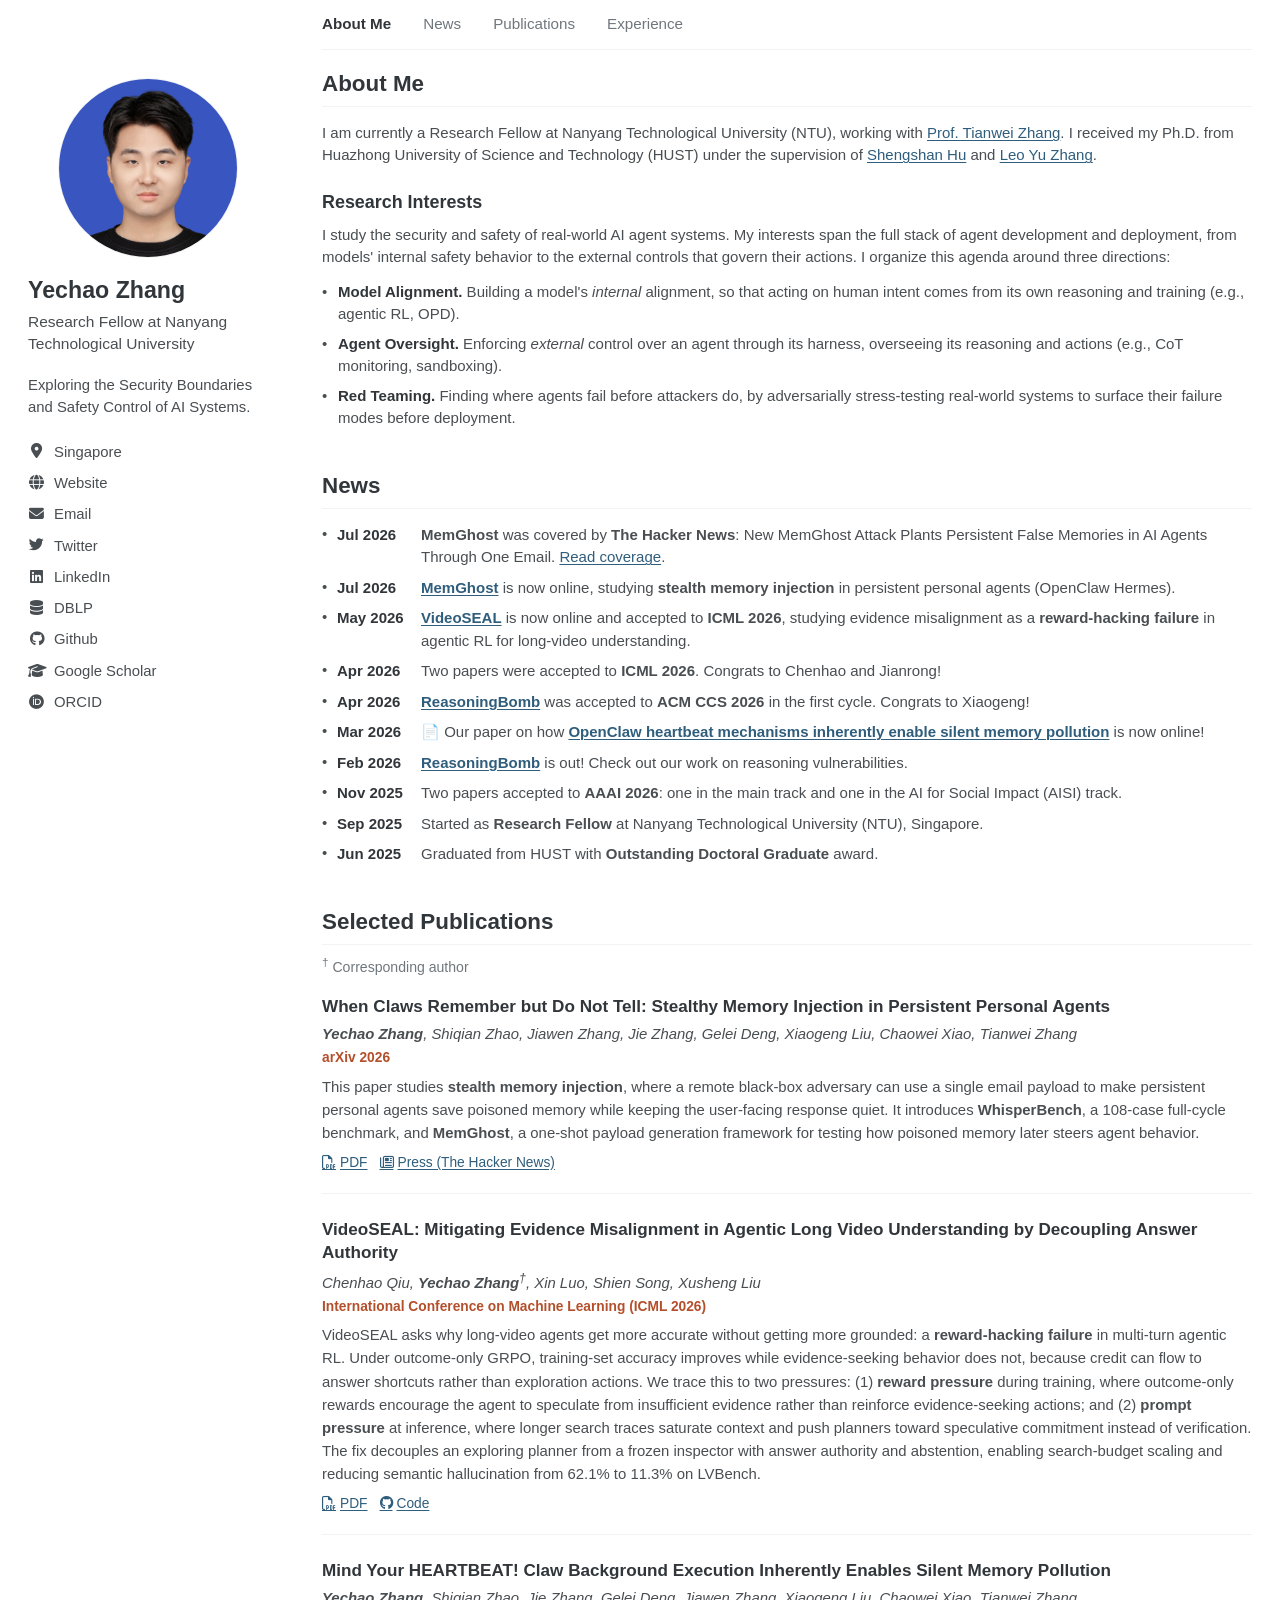
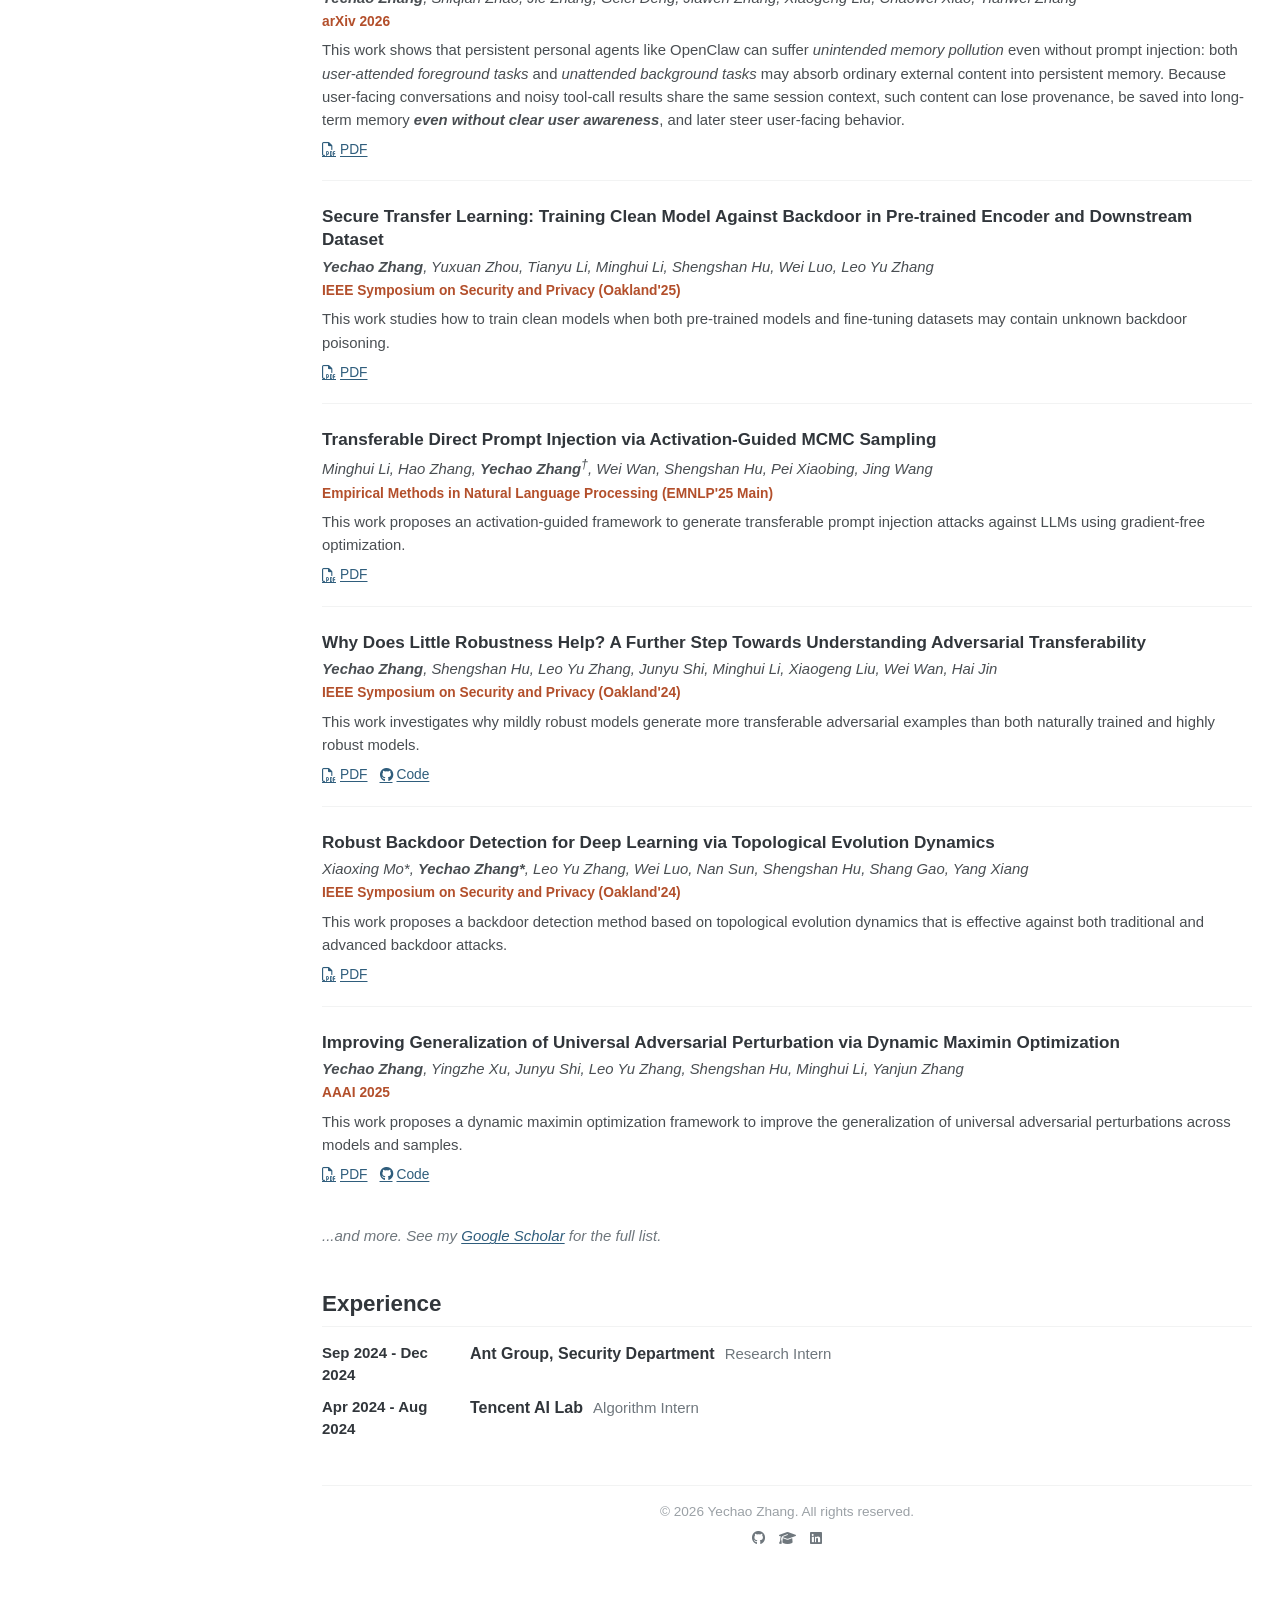
==== commit d22ea261: "Restyle homepage with compact academic layout" ====
--- a/index.html
+++ b/index.html
@@ -9,11 +9,6 @@
         content="Personal academic website of Yechao Zhang, Research Fellow at NTU specializing in AI Security and Safety.">
     <link rel="stylesheet" href="style.css">
     <link rel="stylesheet" href="https://cdnjs.cloudflare.com/ajax/libs/font-awesome/6.4.0/css/all.min.css">
-    <link rel="preconnect" href="https://fonts.googleapis.com">
-    <link rel="preconnect" href="https://fonts.gstatic.com" crossorigin>
-    <link
-        href="https://fonts.googleapis.com/css2?family=Inter:wght@300;400;500;600;700&family=Playfair+Display:wght@700&display=swap"
-        rel="stylesheet">
 </head>
 
 <body>
@@ -78,7 +73,9 @@
                         <p>I am currently a Research Fellow at Nanyang Technological University (NTU), working with <a
                                 href="https://personal.ntu.edu.sg/tianwei.zhang" target="_blank">Prof. Tianwei
                                 Zhang</a>. I
-                            received my Ph.D. from Huazhong University of Science and Technology (HUST).</p>
+                            received my Ph.D. from Huazhong University of Science and Technology (HUST) under the supervision of
+                            <a href="http://faculty.hust.edu.cn/HUSHENGSHAN/zh_CN/index.htm" target="_blank">Shengshan Hu</a> and
+                            <a href="https://leozhangcs.github.io/" target="_blank">Leo Yu Zhang</a>.</p>
 
                         <h3>Research Interests</h3>
                         <p>I study the security and safety of real-world AI agent systems. My interests span the full
@@ -86,26 +83,17 @@
                             external controls that govern their actions. I organize this agenda around three
                             directions:</p>
 
-                        <div class="interests-grid">
-                            <div class="interest-card">
-                                <i class="fas fa-brain"></i>
-                                <h4>Model Alignment</h4>
-                                <p>Building a model's <em>internal</em> alignment, so that acting on human intent
-                                    comes from its own reasoning and training (e.g., agentic RL, OPD).</p>
-                            </div>
-                            <div class="interest-card">
-                                <i class="fas fa-eye"></i>
-                                <h4>Agent Oversight</h4>
-                                <p>Enforcing <em>external</em> control over an agent through its harness, overseeing its
-                                    reasoning and actions (e.g., CoT monitoring, sandboxing).</p>
-                            </div>
-                            <div class="interest-card">
-                                <i class="fas fa-bug"></i>
-                                <h4>Red Teaming</h4>
-                                <p>Finding where agents fail before attackers do, by adversarially stress-testing
-                                    real-world systems to surface their failure modes before deployment.</p>
-                            </div>
-                        </div>
+                        <ul class="research-directions">
+                            <li><strong>Model Alignment.</strong> Building a model's <em>internal</em> alignment, so that
+                                acting on human intent comes from its own reasoning and training (e.g., agentic RL,
+                                OPD).</li>
+                            <li><strong>Agent Oversight.</strong> Enforcing <em>external</em> control over an agent through
+                                its harness, overseeing its reasoning and actions (e.g., CoT monitoring, sandboxing).
+                            </li>
+                            <li><strong>Red Teaming.</strong> Finding where agents fail before attackers do, by
+                                adversarially stress-testing real-world systems to surface their failure modes before
+                                deployment.</li>
+                        </ul>
                     </div>
                 </div>
             </section>
--- a/style.css
+++ b/style.css
@@ -1,13 +1,12 @@
-/* Global Styles */
 :root {
-    --primary-color: #2c3e50;
-    --accent-color: #3498db;
-    --text-color: #333;
-    --text-light: #666;
-    --bg-color: #f9f9f9;
-    --white: #ffffff;
-    --sidebar-width: 300px;
-    --transition: all 0.3s ease;
+    --ink: #494e52;
+    --ink-strong: #31363b;
+    --muted: #6f777d;
+    --link: #2f5d7c;
+    --accent: #4f86a6;
+    --rule: #f2f3f3;
+    --white: #fff;
+    --transition: color 0.15s ease;
 }
 
 * {
@@ -16,340 +15,319 @@
     box-sizing: border-box;
 }
 
+html {
+    scroll-behavior: smooth;
+}
+
 body {
-    font-family: 'Inter', sans-serif;
-    line-height: 1.6;
-    color: var(--text-color);
-    background-color: var(--bg-color);
+    font-family: 'Trebuchet MS', Helvetica, sans-serif;
+    font-size: 15px;
+    line-height: 1.5;
+    color: var(--ink);
+    background: var(--white);
 }
 
 a {
-    text-decoration: none;
-    color: var(--accent-color);
+    color: var(--link);
+    text-decoration: underline;
+    text-decoration-thickness: 0.06em;
+    text-underline-offset: 0.12em;
     transition: var(--transition);
 }
 
 a:hover {
-    color: var(--primary-color);
-}
-
-ul {
-    list-style: none;
-}
-
-/* Layout */
+    color: var(--accent);
+}
+
 .page-container {
-    display: flex;
+    display: grid;
+    grid-template-columns: 240px minmax(0, 1fr);
+    column-gap: 54px;
+    max-width: 1280px;
     min-height: 100vh;
-}
-
-/* Sidebar */
+    margin: 0 auto;
+    padding: 0 28px;
+}
+
 .sidebar {
-    width: var(--sidebar-width);
-    background-color: var(--white);
-    padding: 40px 30px;
-    position: fixed;
-    height: 100vh;
+    position: sticky;
+    top: 0;
+    width: auto;
+    height: max-content;
+    max-height: 100vh;
     overflow-y: auto;
-    border-right: 1px solid #eee;
-    text-align: center;
-    display: flex;
-    flex-direction: column;
-    align-items: center;
+    padding: 78px 0 36px;
+    background: transparent;
+    border-right: none;
+}
+
+.sidebar-content {
+    width: 100%;
 }
 
 .profile-image-container {
     width: 180px;
     height: 180px;
+    margin: 0 auto 18px;
+    overflow: hidden;
+    border: 1px solid var(--rule);
     border-radius: 50%;
-    overflow: hidden;
-    margin-bottom: 20px;
-    box-shadow: 0 5px 15px rgba(0, 0, 0, 0.1);
+    box-shadow: none;
 }
 
 .profile-image {
+    display: block;
     width: 100%;
     height: 100%;
     object-fit: cover;
 }
 
 .sidebar h1 {
-    font-family: 'Playfair Display', serif;
-    font-size: 1.8rem;
-    margin-bottom: 10px;
-    color: var(--primary-color);
+    margin-bottom: 6px;
+    color: var(--ink-strong);
+    font-size: 1.45rem;
+    line-height: 1.25;
 }
 
 .affiliation {
-    font-size: 0.95rem;
-    color: var(--text-light);
-    margin-bottom: 20px;
-    line-height: 1.4;
+    margin-bottom: 18px;
+    color: var(--ink);
+    font-size: 0.97rem;
+    line-height: 1.45;
 }
 
 .bio-text {
-    font-size: 0.9rem;
-    margin-bottom: 30px;
-    color: #555;
-}
-
-.contact-info {
-    margin-bottom: 30px;
+    margin-bottom: 22px;
+    color: var(--ink);
+    font-size: 0.93rem;
+}
+
+.profile-links {
     width: 100%;
-    text-align: left;
-    font-size: 0.9rem;
-}
-
-.contact-item {
-    margin-bottom: 10px;
+    margin-bottom: 26px;
+    font-size: 0.93rem;
+}
+
+.profile-link {
     display: flex;
     align-items: center;
-    justify-content: center;
-    gap: 10px;
-}
-
-.profile-links {
-    margin-bottom: 30px;
-    width: 100%;
-    text-align: left;
-    font-size: 0.9rem;
-}
-
-.profile-link {
-    margin-bottom: 10px;
+    justify-content: flex-start;
+    gap: 9px;
+    margin-bottom: 9px;
+    color: var(--ink);
+    text-decoration: none;
+}
+
+.profile-link i {
+    width: 17px;
+    color: var(--ink);
+    text-align: center;
+}
+
+.profile-link:hover,
+.profile-link:hover i {
+    color: var(--accent);
+}
+
+.main-content {
+    min-width: 0;
+    padding: 0 0 60px;
+    background: var(--white);
+}
+
+.top-nav {
+    position: sticky;
+    top: 0;
+    z-index: 10;
     display: flex;
     align-items: center;
-    justify-content: center;
-    gap: 10px;
-    color: var(--text-light);
-}
-
-.profile-link i {
-    color: var(--accent-color);
-    width: 18px;
-    text-align: center;
-}
-
-.profile-link:hover {
-    color: var(--accent-color);
-}
-
-.social-links {
-    display: flex;
-    gap: 15px;
-    justify-content: center;
-}
-
-.social-links a {
-    color: var(--text-light);
-    font-size: 1.2rem;
-}
-
-.social-links a:hover {
-    color: var(--accent-color);
-}
-
-/* Main Content */
-.main-content {
-    flex: 1;
-    margin-left: var(--sidebar-width);
-    padding: 40px 60px;
-    background-color: var(--white);
-}
-
-/* Navigation */
-.top-nav {
-    margin-bottom: 40px;
-    border-bottom: 1px solid #eee;
-    padding-bottom: 20px;
+    min-height: 48px;
+    margin-bottom: 20px;
+    border-bottom: 1px solid #f2f3f3;
+    background: rgba(255, 255, 255, 0.96);
+}
+
+.top-nav.is-scrolled {
+    backdrop-filter: blur(8px);
 }
 
 .nav-menu {
     display: flex;
-    gap: 30px;
     flex-wrap: wrap;
+    align-items: center;
+    gap: 32px;
+    list-style: none;
 }
 
 .nav-menu li a {
-    color: var(--text-color);
-    font-weight: 500;
-    font-size: 1rem;
-    position: relative;
+    display: block;
+    padding: 13px 0;
+    color: var(--muted);
+    font-size: 0.95rem;
+    font-weight: 400;
+    text-decoration: none;
+}
+
+.nav-menu li:first-child a {
+    color: var(--ink-strong);
+    font-weight: 700;
 }
 
 .nav-menu li a:hover {
-    color: var(--accent-color);
-}
-
-.nav-menu li a::after {
-    content: '';
-    position: absolute;
-    width: 0;
-    height: 2px;
-    bottom: -5px;
-    left: 0;
-    background-color: var(--accent-color);
-    transition: var(--transition);
-}
-
-.nav-menu li a:hover::after {
-    width: 100%;
+    color: var(--link);
 }
 
 .menu-toggle {
     display: none;
 }
 
-/* Sections */
+.container {
+    width: 100%;
+}
+
 .section {
-    margin-bottom: 60px;
+    margin-bottom: 42px;
+    scroll-margin-top: 64px;
 }
 
 .section-title {
-    font-family: 'Playfair Display', serif;
-    font-size: 2rem;
-    margin-bottom: 30px;
-    color: var(--primary-color);
-    border-bottom: 2px solid #eee;
-    padding-bottom: 10px;
-    display: inline-block;
-}
-
-/* About Section */
+    display: block;
+    margin-bottom: 15px;
+    padding-bottom: 8px;
+    border-bottom: 1px solid var(--rule);
+    color: var(--ink-strong);
+    font-size: 1.4rem;
+    font-weight: 700;
+    line-height: 1.25;
+}
+
+.about-content > p {
+    margin-bottom: 12px;
+}
+
 .about-content h3 {
-    margin-top: 30px;
-    margin-bottom: 15px;
-    font-size: 1.3rem;
-}
-
-.interests-grid {
+    margin: 22px 0 8px;
+    color: var(--ink-strong);
+    font-size: 1.12rem;
+}
+
+.research-directions {
+    margin-top: 10px;
+    padding: 0;
+    list-style: none;
+}
+
+.research-directions li {
+    position: relative;
+    margin-bottom: 7px;
+    padding-left: 16px;
+}
+
+.research-directions li::before {
+    position: absolute;
+    left: 0;
+    color: var(--ink);
+    content: '•';
+}
+
+.research-directions strong {
+    color: var(--ink-strong);
+}
+
+.news-list {
+    padding-left: 0;
+    border-left: none;
+}
+
+.news-item {
+    position: relative;
     display: grid;
-    grid-template-columns: repeat(auto-fit, minmax(250px, 1fr));
-    gap: 20px;
-    margin-top: 20px;
-}
-
-.interest-card {
-    background: #f8f9fa;
-    padding: 20px;
-    border-radius: 8px;
-    border: 1px solid #eee;
-    transition: var(--transition);
-}
-
-.interest-card:hover {
-    transform: translateY(-5px);
-    box-shadow: 0 5px 15px rgba(0, 0, 0, 0.05);
-}
-
-.interest-card i {
-    font-size: 2rem;
-    color: var(--accent-color);
-    margin-bottom: 15px;
-}
-
-.interest-card h4 {
-    margin-bottom: 10px;
-    font-size: 1.1rem;
-}
-
-.interest-card p {
-    font-size: 0.9rem;
-    color: var(--text-light);
-}
-
-/* News Section */
-.news-list {
-    border-left: 2px solid #eee;
-    padding-left: 20px;
-}
-
-.news-item {
-    margin-bottom: 20px;
-    position: relative;
+    grid-template-columns: 76px minmax(0, 1fr);
+    column-gap: 8px;
+    margin-bottom: 8px;
+    padding-left: 15px;
 }
 
 .news-item::before {
-    content: '';
     position: absolute;
-    left: -26px;
-    top: 6px;
-    width: 10px;
-    height: 10px;
-    background-color: var(--accent-color);
-    border-radius: 50%;
+    top: -1px;
+    left: 0;
+    color: var(--ink);
+    content: '•';
 }
 
 .news-date {
-    font-weight: 600;
-    color: var(--primary-color);
-    margin-right: 10px;
-    min-width: 80px;
-    display: inline-block;
-}
-
-/* Publications */
+    color: var(--ink-strong);
+    font-weight: 700;
+    white-space: nowrap;
+}
+
 .publication-list {
     display: flex;
     flex-direction: column;
-    gap: 34px;
+    gap: 24px;
 }
 
 .publication-item {
-    border-bottom: 1px solid #eee;
-    padding-bottom: 28px;
+    padding-bottom: 20px;
+    border-bottom: 1px solid var(--rule);
+}
+
+.publication-list > .publication-item:has(+ .show-more-container) {
+    border-bottom: 0;
 }
 
 .pub-content {
-    max-width: 900px;
+    max-width: none;
 }
 
 .pub-title {
-    font-size: 1.15rem;
+    margin-bottom: 4px;
+    font-size: 1.07rem;
+    font-weight: 700;
+    line-height: 1.35;
+}
+
+.pub-title a {
+    color: var(--ink-strong);
+    text-decoration: none;
+}
+
+.pub-title a:hover {
+    color: var(--link);
+    text-decoration: underline;
+}
+
+.pub-authors {
+    margin-bottom: 3px;
+    color: var(--ink);
+    font-size: 0.93rem;
+    font-style: italic;
+}
+
+.section-note {
+    margin: -7px 0 18px;
+    color: var(--muted);
+    font-size: 0.88rem;
+}
+
+.pub-venue {
+    margin-bottom: 7px;
+    color: #b34f2b;
+    font-size: 0.86rem;
+    font-weight: 700;
+}
+
+.pub-desc {
     margin-bottom: 8px;
-    font-weight: 600;
-    line-height: 1.4;
-}
-
-.pub-title a {
-    color: var(--primary-color);
-}
-
-.pub-title a:hover {
-    color: var(--accent-color);
-    text-decoration: underline;
-}
-
-.pub-authors {
-    font-size: 0.95rem;
-    color: #444;
-    margin-bottom: 5px;
-}
-
-.section-note {
-    font-size: 0.9rem;
-    color: #666;
-    margin-top: -18px;
-    margin-bottom: 24px;
-}
-
-.pub-venue {
-    font-style: italic;
-    color: var(--accent-color);
-    font-weight: 500;
-    margin-bottom: 10px;
-}
-
-.pub-desc {
-    font-size: 0.95rem;
-    color: #666;
-    line-height: 1.7;
-    margin-bottom: 15px;
+    color: var(--ink);
+    font-size: 0.93rem;
+    line-height: 1.55;
 }
 
 .pub-desc ul {
     padding-left: 18px;
-    list-style-type: disc;
+    list-style: disc;
 }
 
 .pub-desc li {
@@ -358,218 +336,192 @@
 
 .pub-links {
     display: flex;
-    gap: 10px;
+    flex-wrap: wrap;
+    gap: 12px;
 }
 
 .btn-sm {
-    padding: 4px 12px;
-    border: 1px solid #ddd;
-    border-radius: 4px;
-    font-size: 0.8rem;
-    color: #555;
-    background: #f8f9fa;
     display: inline-flex;
     align-items: center;
-    gap: 5px;
+    gap: 4px;
+    padding: 0;
+    border: 0;
+    border-radius: 0;
+    background: transparent;
+    color: var(--link);
+    font-size: 0.86rem;
+    text-decoration: underline;
 }
 
 .btn-sm:hover {
-    background: #e9ecef;
-    color: var(--primary-color);
-    border-color: #ccc;
-}
-
-/* Timeline */
-.timeline {
-    position: relative;
+    background: transparent;
+    color: var(--accent);
+}
+
+.show-more-container {
+    margin-top: -4px;
+    color: var(--muted);
 }
 
 .timeline-item {
+    display: grid;
+    grid-template-columns: 130px minmax(0, 1fr);
+    column-gap: 18px;
+    margin-bottom: 9px;
+}
+
+.timeline-date {
+    color: var(--ink-strong);
+    font-weight: 700;
+}
+
+.timeline-content {
+    padding: 0;
+    border-left: 0;
+}
+
+.timeline-content h3 {
+    display: inline;
+    margin-right: 6px;
+    color: var(--ink-strong);
+    font-size: 1rem;
+}
+
+.timeline-content .role {
+    display: inline;
+    color: var(--muted);
+}
+
+footer {
+    margin-top: 44px;
+    padding-top: 16px;
+    border-top: 1px solid var(--rule);
+    color: #9ba1a6;
+    font-size: 0.85rem;
+    text-align: center;
+}
+
+.social-links {
     display: flex;
-    gap: 30px;
-    margin-bottom: 30px;
-}
-
-.timeline-date {
-    flex: 0 0 120px;
-    font-weight: 600;
-    color: var(--text-light);
-    text-align: right;
-    padding-top: 5px;
-}
-
-.timeline-content {
-    flex: 1;
-    border-left: 2px solid #eee;
-    padding-left: 20px;
-    padding-bottom: 10px;
-}
-
-.timeline-content h3 {
-    font-size: 1.1rem;
-    margin-bottom: 5px;
-}
-
-.timeline-content .role {
-    font-weight: 500;
-    color: var(--primary-color);
-    margin-bottom: 5px;
-}
-
-/* Research Philosophy */
-.philosophy-content {
-    font-size: 1rem;
-    line-height: 1.8;
-    color: var(--text-color);
-}
-
-.philosophy-content h3 {
-    margin-top: 30px;
-    margin-bottom: 15px;
-    font-size: 1.3rem;
-    color: var(--primary-color);
-}
-
-.philosophy-content p {
-    margin-bottom: 20px;
-}
-
-.philosophy-content ul {
-    margin-bottom: 20px;
-    padding-left: 25px;
-    list-style-type: disc;
-}
-
-.philosophy-content li {
-    margin-bottom: 12px;
-    line-height: 1.7;
-}
-
-.philosophy-content strong {
-    color: var(--primary-color);
-    font-weight: 600;
-}
-
-/* Projects - Legacy styles (if needed) */
-.project-grid {
-    display: grid;
-    grid-template-columns: repeat(auto-fit, minmax(300px, 1fr));
-    gap: 25px;
-}
-
-.project-card {
-    background: #fff;
-    padding: 25px;
-    border-radius: 8px;
-    box-shadow: 0 2px 10px rgba(0, 0, 0, 0.05);
-    border: 1px solid #eee;
-    position: relative;
-}
-
-.project-card h3 {
-    font-size: 1.1rem;
-    margin-bottom: 10px;
-}
-
-.project-card p {
-    font-size: 0.9rem;
-    color: #666;
-    margin-bottom: 15px;
-}
-
-.badge {
-    display: inline-block;
-    padding: 3px 8px;
-    background: #e3f2fd;
-    color: var(--accent-color);
-    border-radius: 4px;
-    font-size: 0.75rem;
-    font-weight: 600;
-}
-
-/* Service */
-.service-grid {
-    display: grid;
-    grid-template-columns: 1fr 1fr;
-    gap: 40px;
-}
-
-.styled-list li {
-    margin-bottom: 10px;
-    position: relative;
-    padding-left: 20px;
-}
-
-.styled-list li::before {
-    content: '•';
-    color: var(--accent-color);
-    position: absolute;
-    left: 0;
-    font-weight: bold;
-}
-
-/* Footer */
-footer {
-    margin-top: 60px;
-    padding-top: 20px;
-    border-top: 1px solid #eee;
-    text-align: center;
-    color: #999;
-    font-size: 0.9rem;
-}
-
-/* Responsive */
-@media (max-width: 992px) {
+    justify-content: center;
+    gap: 14px;
+}
+
+.footer-social {
+    margin-top: 7px;
+}
+
+.social-links a {
+    color: var(--muted);
+}
+
+.social-links a:hover {
+    color: var(--accent);
+}
+
+@media (max-width: 900px) {
     .page-container {
-        flex-direction: column;
+        display: block;
+        padding: 0 20px;
     }
 
     .sidebar {
+        position: relative;
         width: 100%;
-        height: auto;
+        max-height: none;
+        overflow-y: visible;
+        padding: 36px 0 24px;
+        text-align: center;
+    }
+
+    .sidebar-content {
+        max-width: 520px;
+        margin: 0 auto;
+    }
+
+    .profile-image-container {
+        width: 160px;
+        height: 160px;
+    }
+
+    .profile-links {
+        width: 230px;
+        margin: 22px auto 0;
+        text-align: left;
+    }
+
+    .main-content {
+        padding-bottom: 40px;
+    }
+
+    .top-nav {
         position: relative;
-        padding: 40px 20px;
-        border-right: none;
-        border-bottom: 1px solid #eee;
-    }
-
-    .main-content {
-        margin-left: 0;
-        padding: 30px 20px;
-    }
-
-    .service-grid {
-        grid-template-columns: 1fr;
-    }
-
-    /* Mobile Menu */
+        justify-content: flex-end;
+        min-height: 52px;
+        margin-bottom: 24px;
+    }
+
     .menu-toggle {
+        position: absolute;
+        top: 14px;
+        right: 0;
+        z-index: 2;
         display: block;
         cursor: pointer;
-        position: absolute;
-        top: 20px;
-        right: 20px;
     }
 
     .bar {
         display: block;
-        width: 25px;
-        height: 3px;
-        margin: 5px auto;
-        background-color: var(--text-color);
-        transition: all 0.3s ease-in-out;
+        width: 24px;
+        height: 2px;
+        margin: 5px 0;
+        background: var(--ink);
+        transition: transform 0.2s ease;
     }
 
     .nav-menu {
         display: none;
         flex-direction: column;
+        align-items: stretch;
         width: 100%;
+        gap: 0;
+        padding: 44px 0 9px;
         text-align: center;
-        gap: 15px;
-        margin-top: 20px;
     }
 
     .nav-menu.active {
         display: flex;
     }
-}
+
+    .nav-menu li a {
+        padding: 7px 0;
+    }
+
+    .section {
+        margin-bottom: 36px;
+    }
+}
+
+@media (max-width: 560px) {
+    .page-container {
+        padding: 0 18px;
+    }
+
+    .section-title {
+        font-size: 1.3rem;
+    }
+
+    .news-item {
+        grid-template-columns: 1fr;
+        row-gap: 1px;
+    }
+
+    .publication-list {
+        gap: 20px;
+    }
+
+    .timeline-item {
+        grid-template-columns: 1fr;
+        row-gap: 2px;
+    }
+}
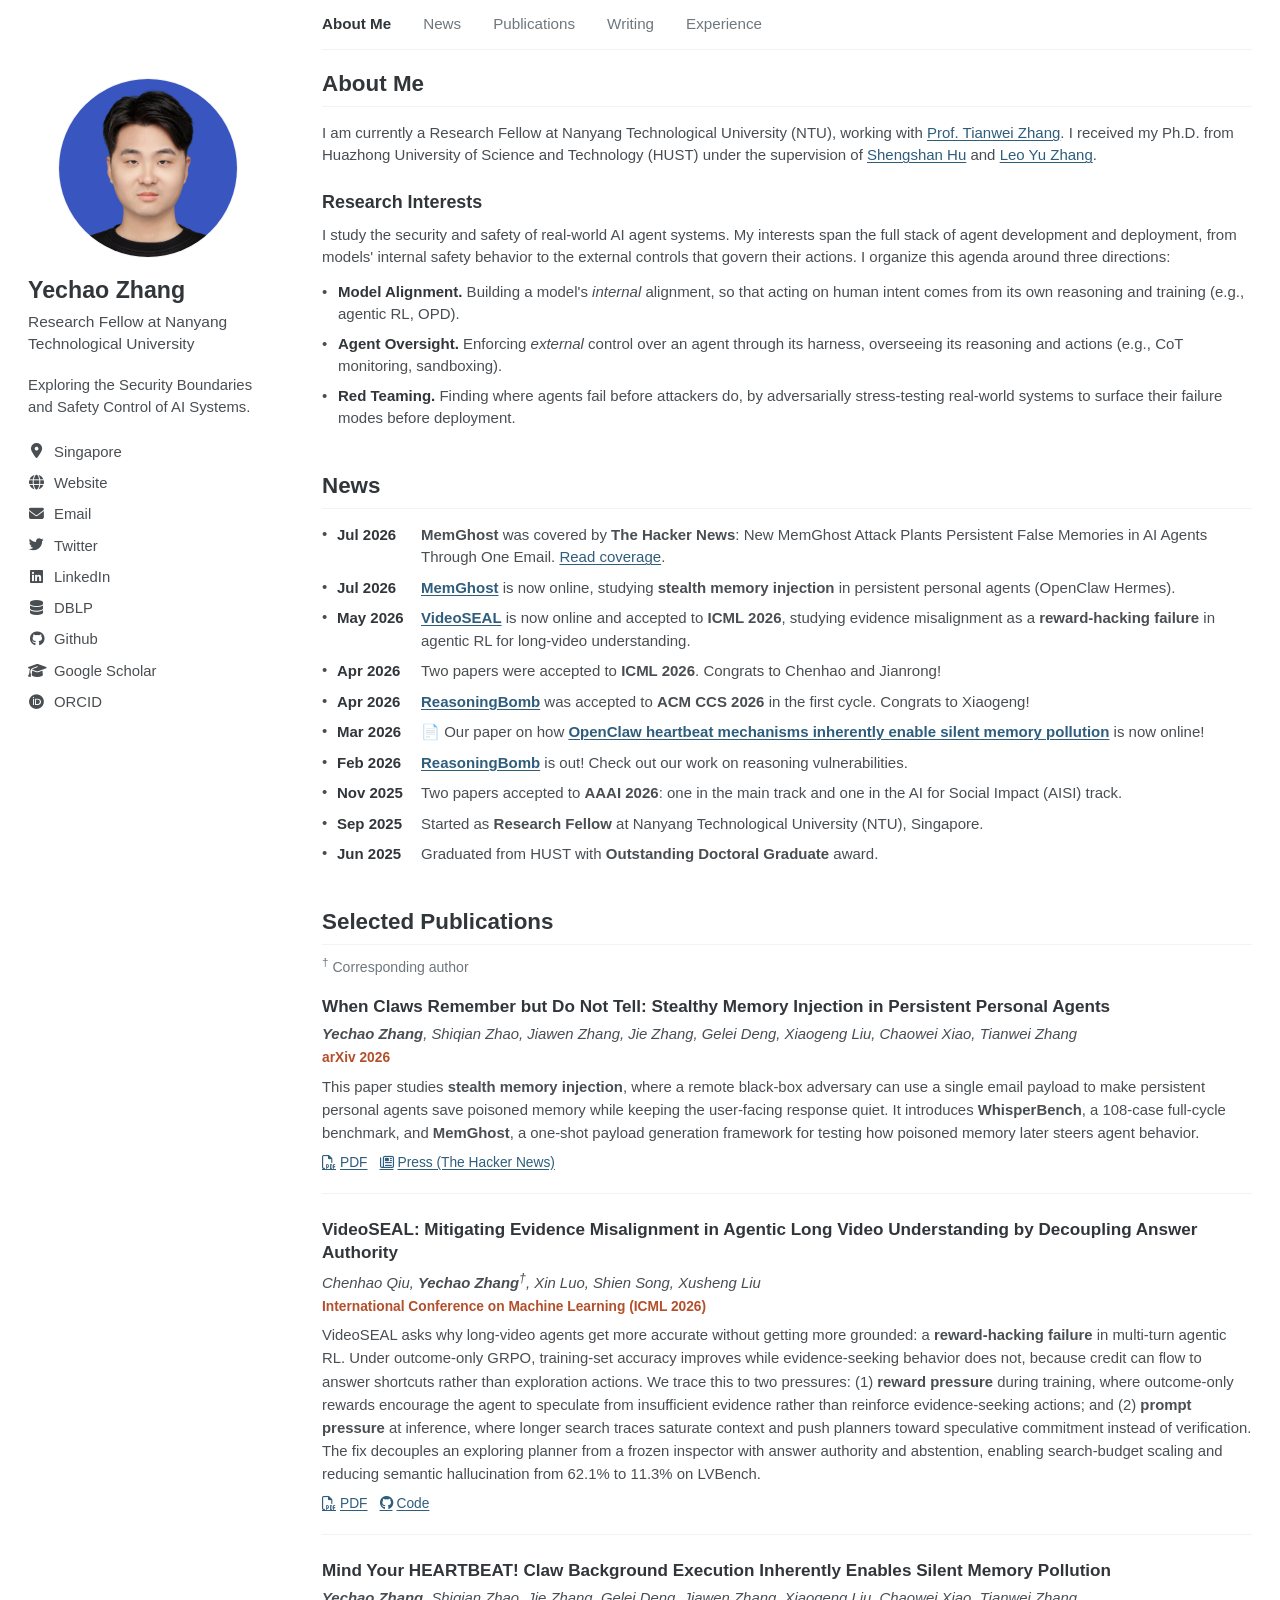
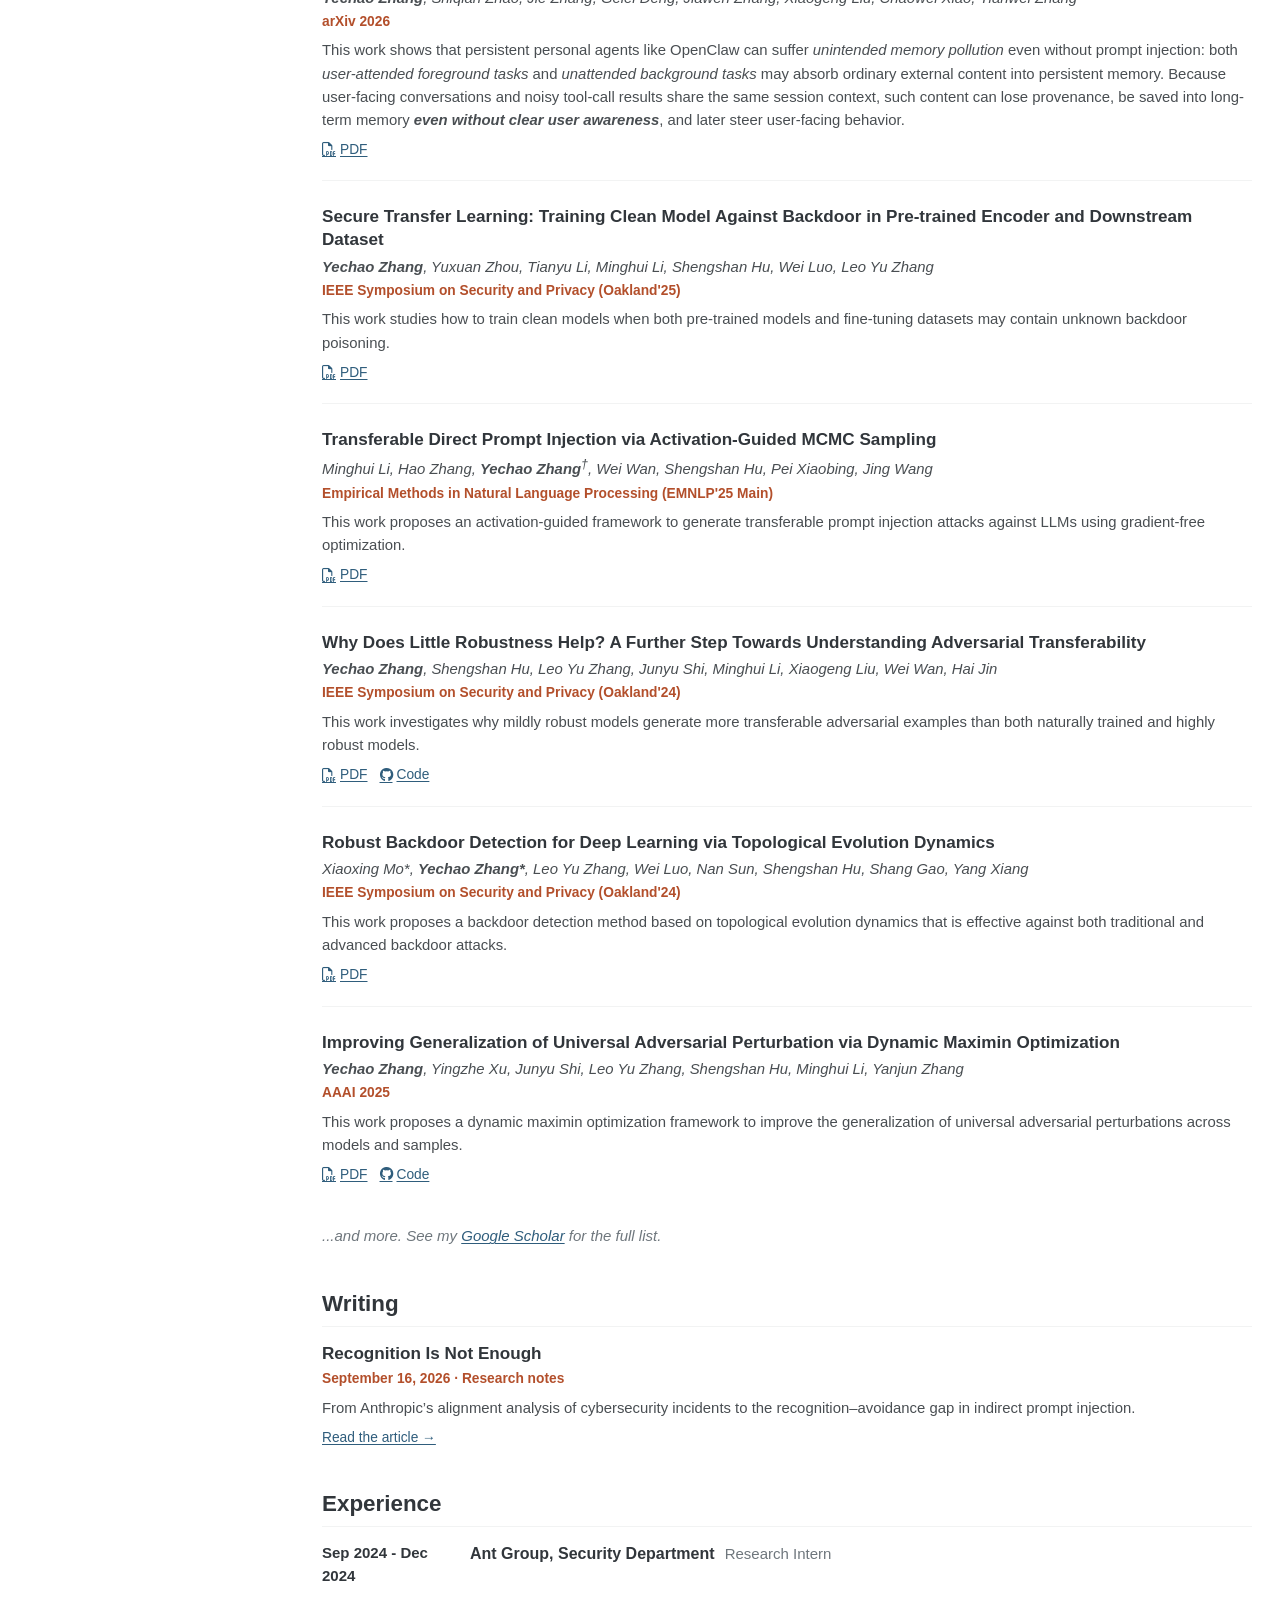
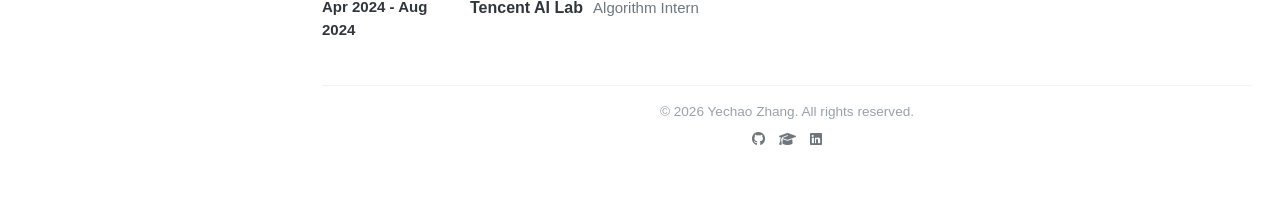
==== commit 2c9f91f5: "Publish Recognition Is Not Enough research blog" ====
--- a/index.html
+++ b/index.html
@@ -62,6 +62,7 @@
                     <li><a href="#about">About Me</a></li>
                     <li><a href="#news">News</a></li>
                     <li><a href="#publications">Publications</a></li>
+                    <li><a href="#writing">Writing</a></li>
                     <li><a href="#experience">Experience</a></li>
                 </ul>
             </nav>
@@ -317,6 +318,20 @@
                 </div>
             </section>
 
+            <section id="writing" class="section">
+                <div class="container">
+                    <h2 class="section-title">Writing</h2>
+                    <article>
+                        <h3 class="pub-title"><a href="blog/recognition-is-not-enough.html">Recognition Is Not Enough</a></h3>
+                        <p class="pub-venue"><time datetime="2026-09-16">September 16, 2026</time> &middot; Research notes</p>
+                        <div class="pub-desc">
+                            <p>From Anthropic&rsquo;s alignment analysis of cybersecurity incidents to the recognition&ndash;avoidance gap in indirect prompt injection.</p>
+                        </div>
+                        <div class="pub-links"><a class="btn-sm" href="blog/recognition-is-not-enough.html">Read the article &rarr;</a></div>
+                    </article>
+                </div>
+            </section>
+
             <section id="experience" class="section">
                 <div class="container">
                     <h2 class="section-title">Experience</h2>
